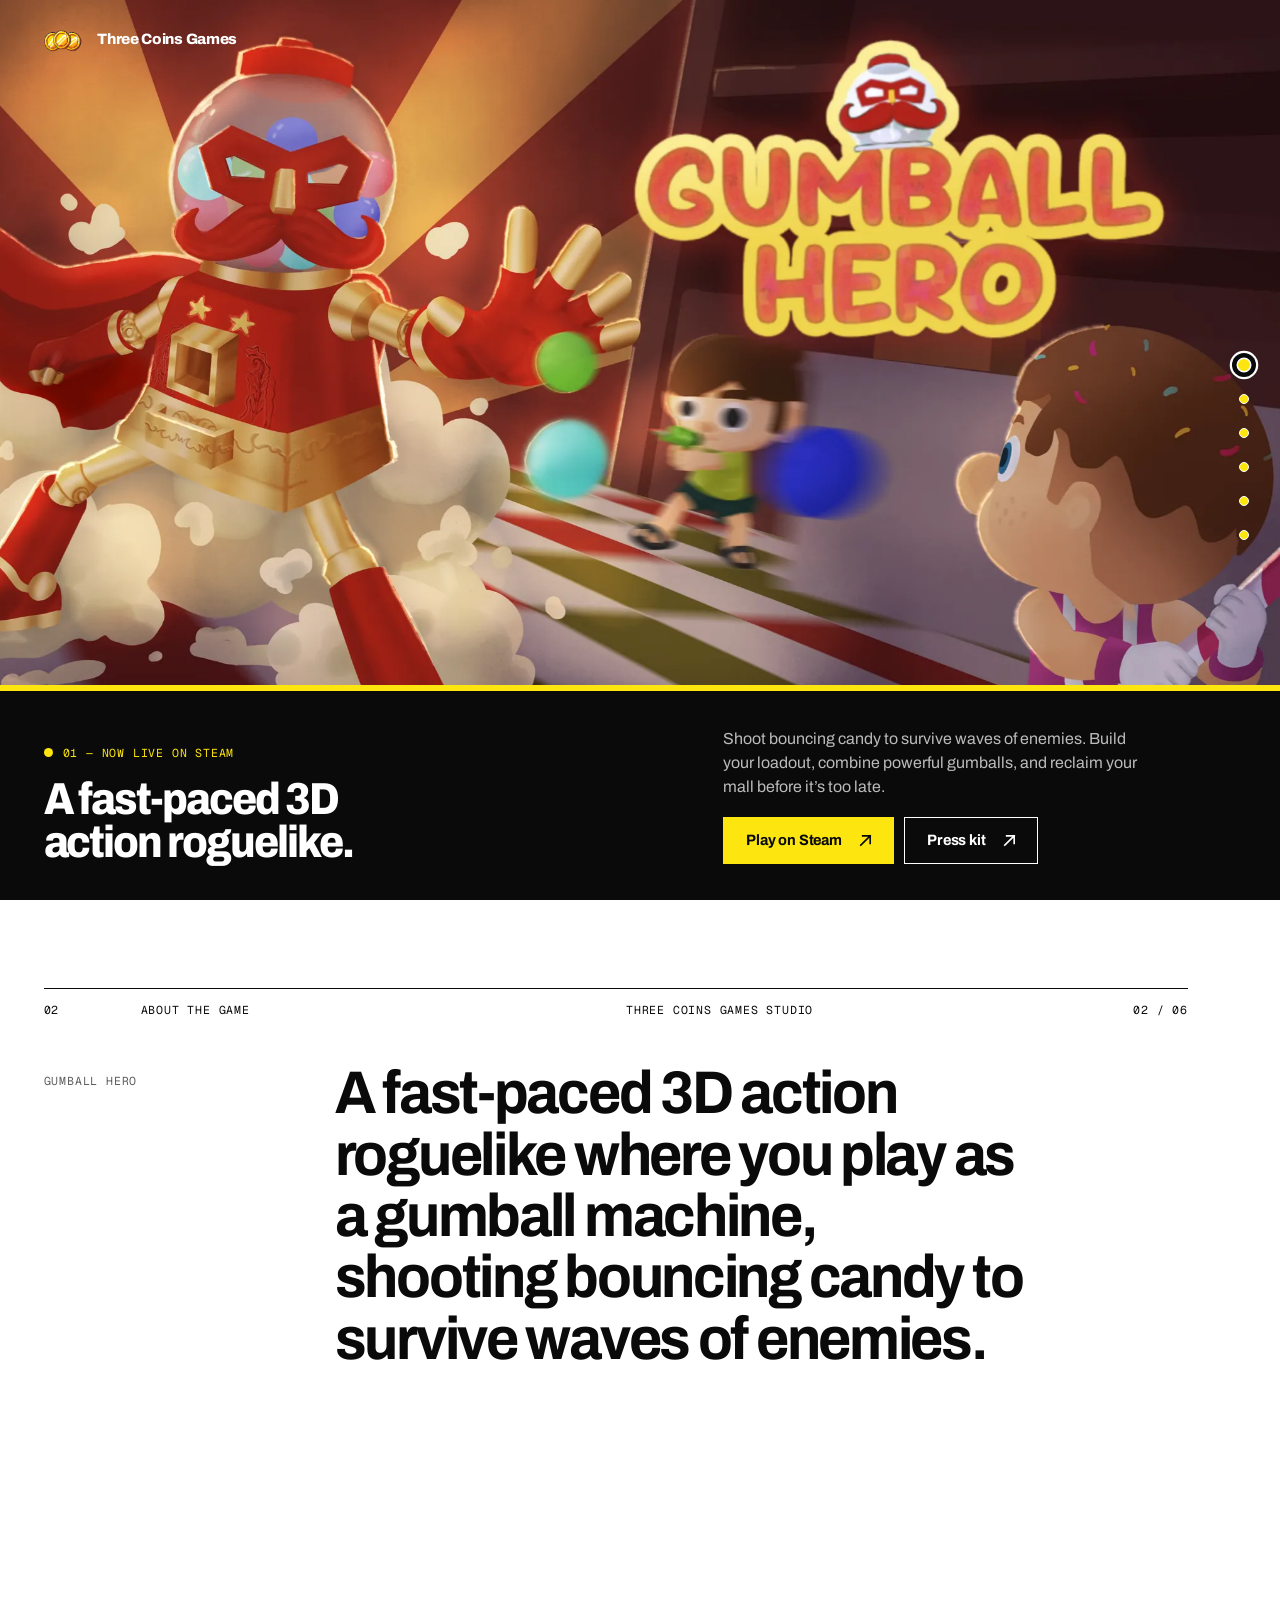
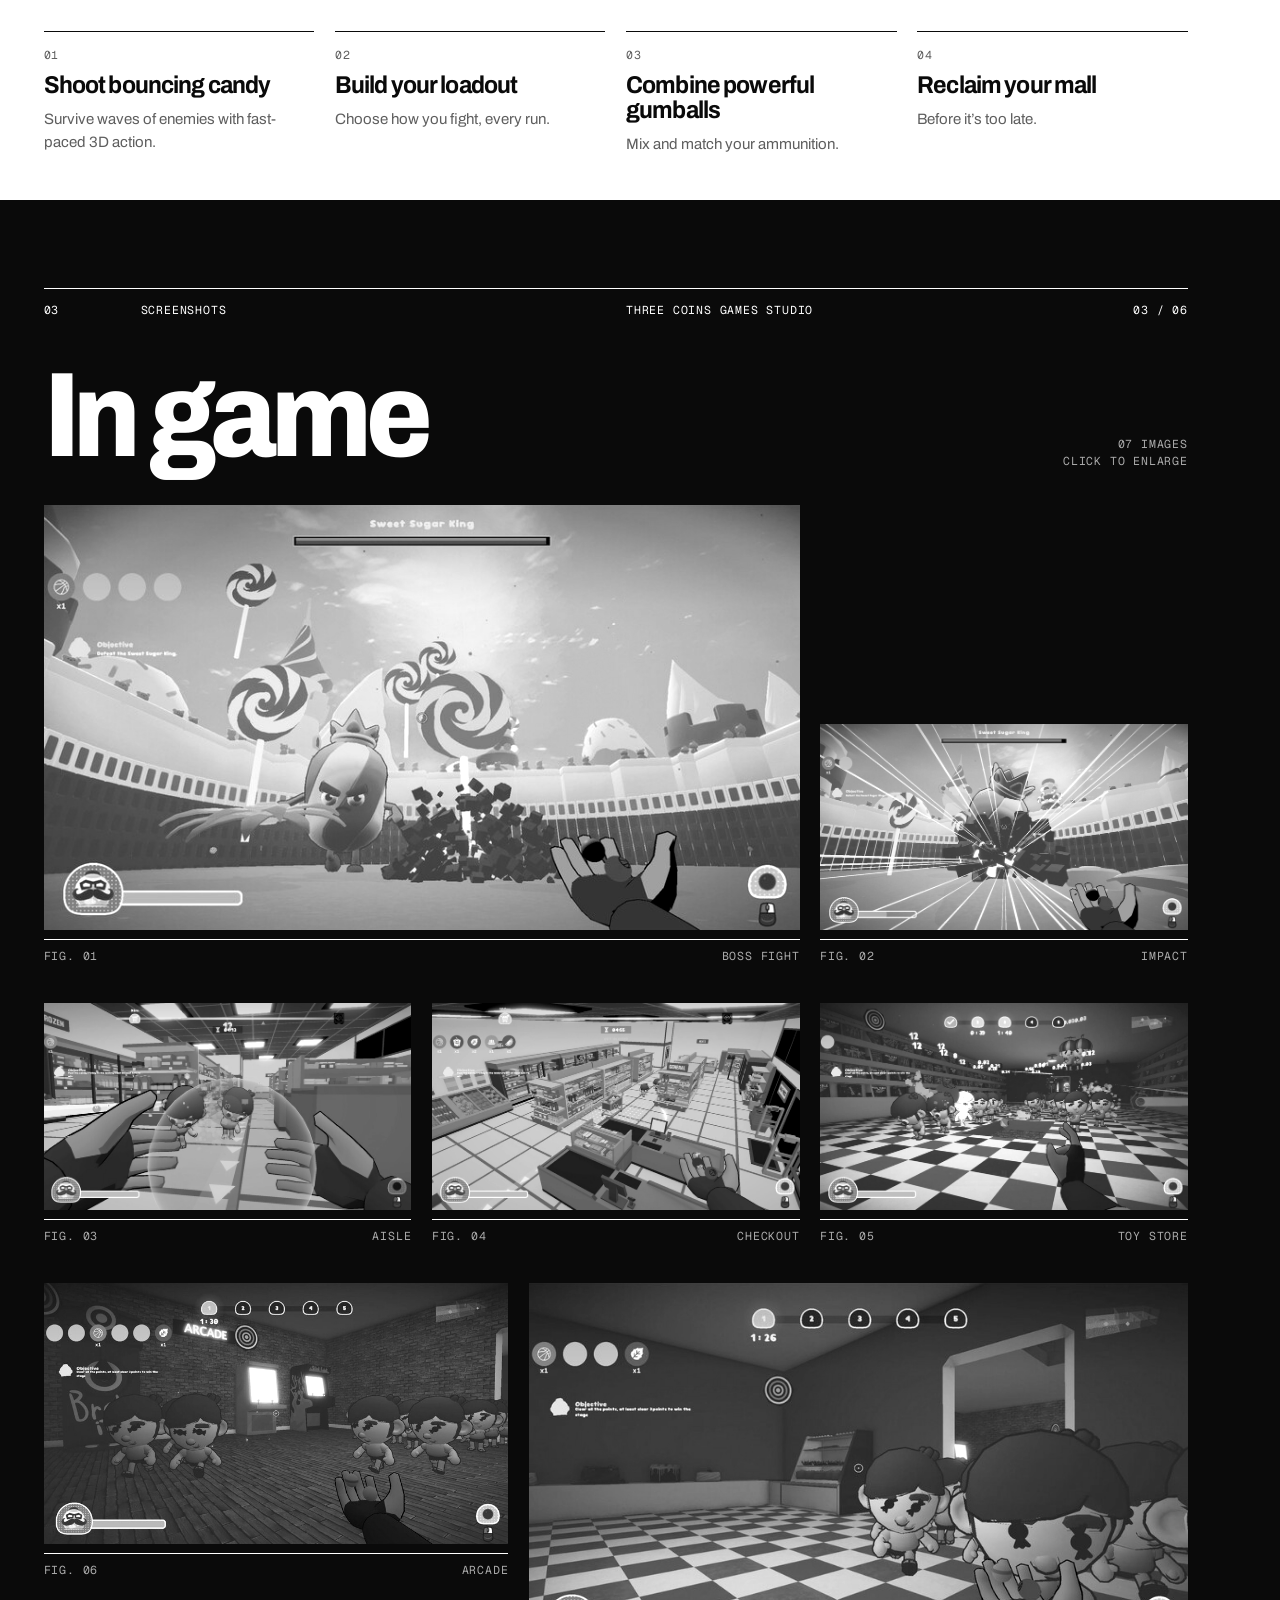
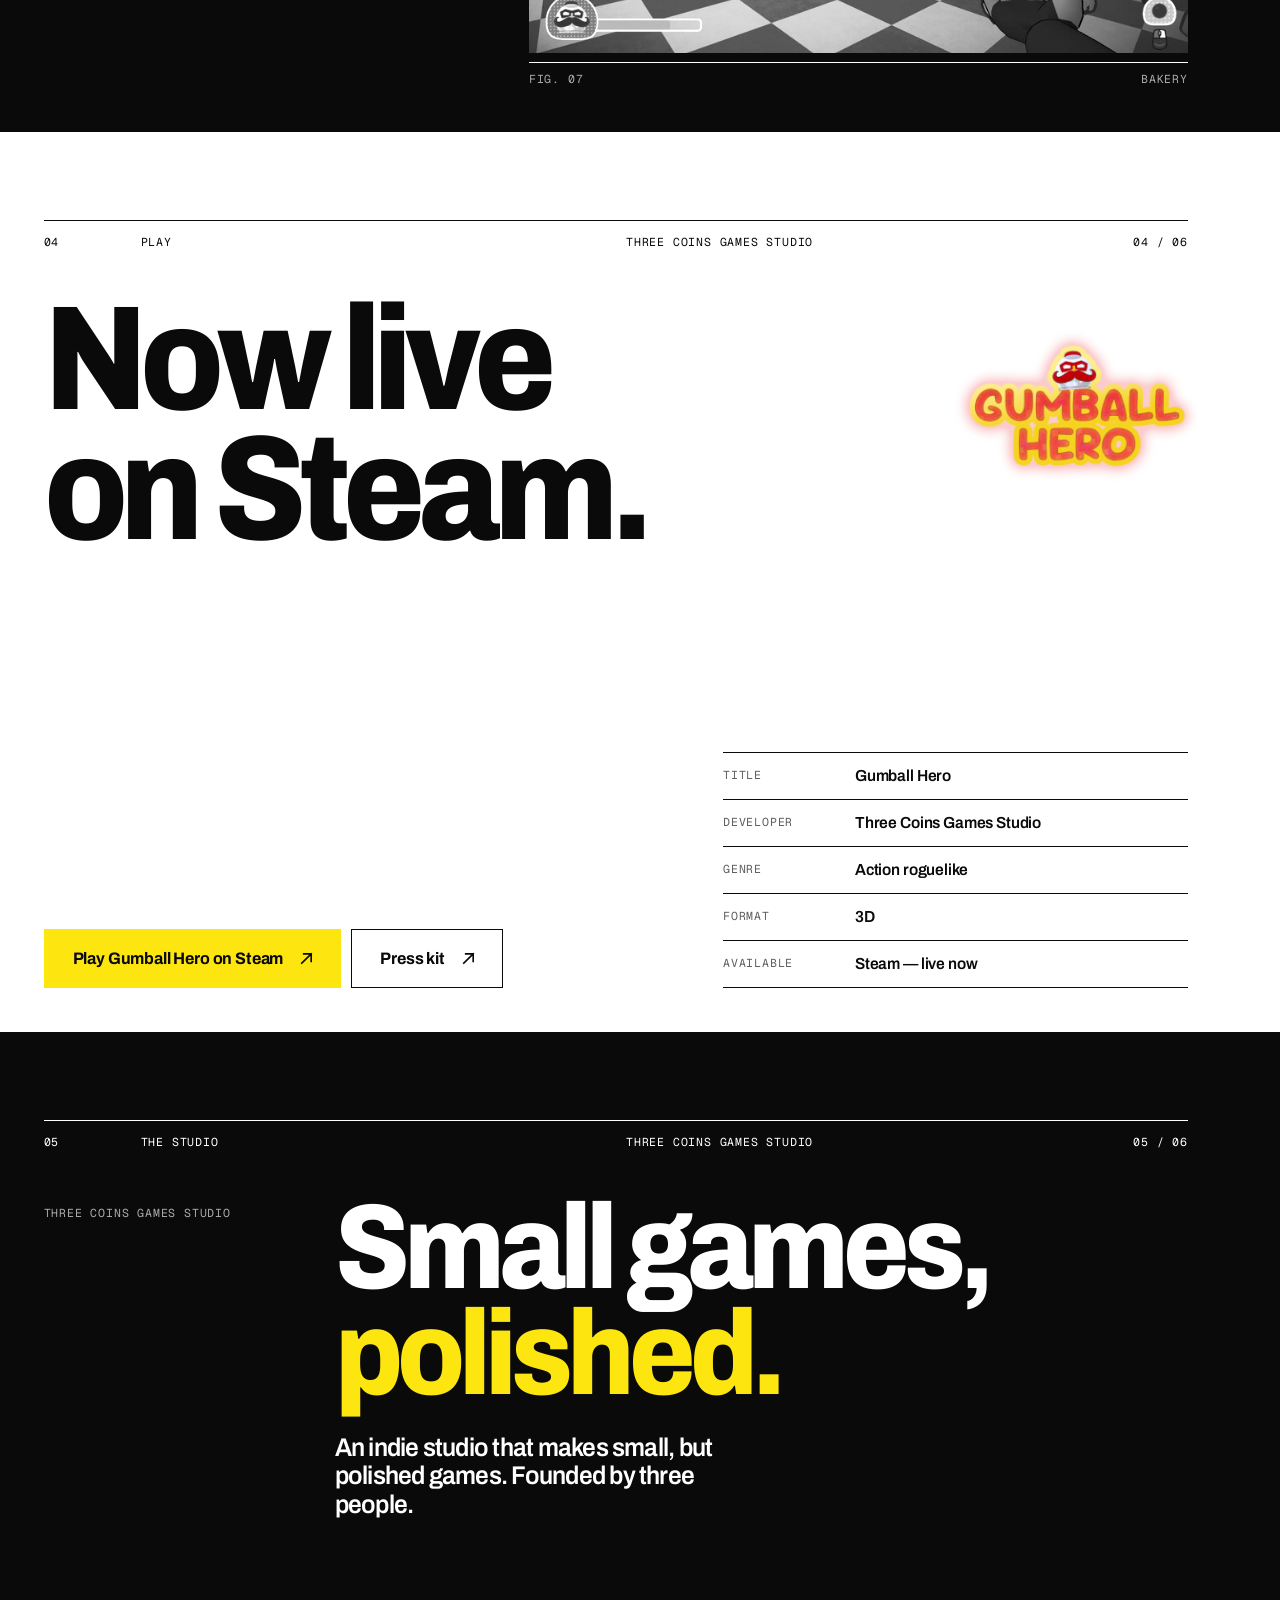
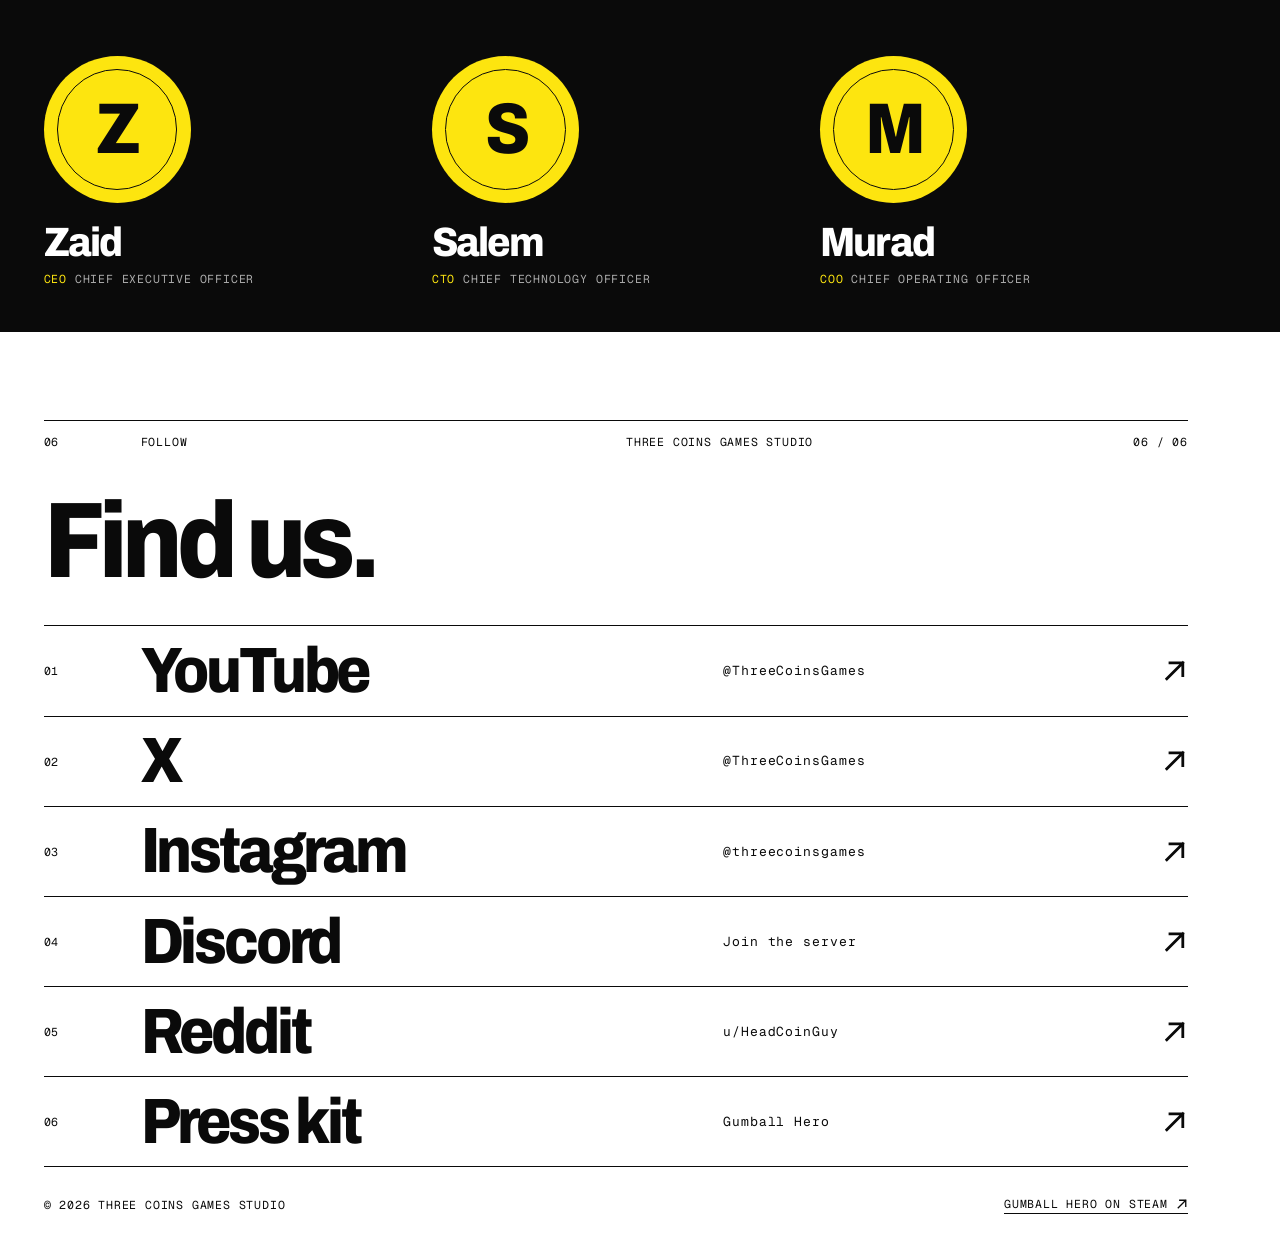
==== index.html @ 816dc3ce "Add Three Coins Games Studio landing page Swiss-style single page in plain HTML/CSS/JS featuring Gum" ====
<!doctype html>
<html lang="en">
<head>
  <meta charset="utf-8">
  <meta name="viewport" content="width=device-width, initial-scale=1">
  <title>Three Coins Games Studio — Gumball Hero</title>
  <meta name="description" content="Three Coins Games Studio is an indie studio that makes small, but polished games. Gumball Hero, our fast-paced 3D action roguelike, is live on Steam.">
  <meta name="theme-color" content="#0a0a0a">
  <meta property="og:title" content="Three Coins Games Studio — Gumball Hero">
  <meta property="og:description" content="A fast-paced 3D action roguelike where you play as a gumball machine. Now live on Steam.">
  <meta property="og:type" content="website">
  <link rel="icon" type="image/png" sizes="64x64" href="Assets/web/favicon-64.png">
  <link rel="apple-touch-icon" href="Assets/web/favicon-192.png">

  <link rel="preconnect" href="https://fonts.googleapis.com">
  <link rel="preconnect" href="https://fonts.gstatic.com" crossorigin>
  <link href="https://fonts.googleapis.com/css2?family=Archivo:wdth,wght@62..125,100..900&family=Geist+Mono:wght@400;500&display=swap" rel="stylesheet">
  <link rel="stylesheet" href="css/style.css">
  <script>document.documentElement.classList.add('js')</script>
</head>
<body>

<svg width="0" height="0" style="position:absolute" aria-hidden="true">
  <symbol id="arrow" viewBox="0 0 16 16"><path d="M3 13 13 3M5 3h8v8" fill="none" stroke="currentColor" stroke-width="1.75" stroke-linecap="square"/></symbol>
</svg>

<a class="brand" href="#gumball-hero" aria-label="Three Coins Games Studio, back to top">
  <img src="Assets/web/three-coins-logo.png" alt="" width="480" height="249">
  <b>Three Coins Games</b>
</a>

<nav class="dots" aria-label="Sections">
  <ol>
    <li><a href="#gumball-hero" data-label="01 Gumball Hero"><span class="sr">Gumball Hero</span></a></li>
    <li><a href="#about" data-label="02 About"><span class="sr">About the game</span></a></li>
    <li><a href="#screenshots" data-label="03 Screenshots"><span class="sr">Screenshots</span></a></li>
    <li><a href="#play" data-label="04 Play"><span class="sr">Play on Steam</span></a></li>
    <li><a href="#studio" data-label="05 Studio"><span class="sr">The studio</span></a></li>
    <li><a href="#follow" data-label="06 Follow"><span class="sr">Follow us</span></a></li>
  </ol>
</nav>

<main>

  <!-- 01 — Gumball Hero -->
  <section class="hero dark" id="gumball-hero" data-section data-theme="dark">
    <div class="hero-media">
      <img
        src="Assets/web/hero-bg-2400.webp"
        srcset="Assets/web/hero-bg-1200.webp 1200w, Assets/web/hero-bg-2400.webp 2400w"
        sizes="100vw" width="2400" height="1122" fetchpriority="high"
        alt="Gumball Hero key art: a caped gumball machine hero launches a gumball at two candy-themed kids in a mall.">
    </div>

    <div class="hero-panel">
      <h1 class="sr">Gumball Hero</h1>
      <div class="g">
        <div class="hero-lead">
          <p class="tag mono reveal" style="--i:0"><span class="pulse" aria-hidden="true"></span>01 — Now live on Steam</p>
          <p class="hero-tagline reveal" style="--i:1">A fast-paced 3D action roguelike.</p>
        </div>
        <div class="hero-side">
          <p class="hero-desc reveal" style="--i:2">Shoot bouncing candy to survive waves of enemies. Build your loadout, combine powerful gumballs, and reclaim your mall before it’s too late.</p>
          <div class="actions reveal" style="--i:3">
            <a class="btn" href="https://store.steampowered.com/app/3403690/Gumball_Hero/" target="_blank" rel="noopener">Play on Steam <svg class="arr" aria-hidden="true"><use href="#arrow"/></svg></a>
            <a class="btn btn-ghost" href="https://drive.google.com/drive/folders/1xAV0SXfHlerOFCiBLTV20foD6JxZf7OY" target="_blank" rel="noopener">Press kit <svg class="arr" aria-hidden="true"><use href="#arrow"/></svg></a>
          </div>
        </div>
      </div>
    </div>
  </section>

  <!-- 02 — About the game -->
  <section class="sec light" id="about" data-section data-theme="light">
    <div class="rail mono"><span>02</span><span>About the game</span><span>Three Coins Games Studio</span><span>02 / 06</span></div>

    <div class="g about-head">
      <p class="mono muted about-label reveal">Gumball Hero</p>
      <h2 class="statement about-statement reveal" style="--i:1">A fast-paced 3D action roguelike where you play as a <span class="mark">gumball machine</span>, shooting <span class="mark">bouncing candy</span> to survive waves of enemies.</h2>
    </div>

    <ol class="g features">
      <li class="reveal" style="--i:0"><span class="mono muted">01</span><h3>Shoot bouncing candy</h3><p class="muted">Survive waves of enemies with fast-paced 3D action.</p></li>
      <li class="reveal" style="--i:1"><span class="mono muted">02</span><h3>Build your loadout</h3><p class="muted">Choose how you fight, every run.</p></li>
      <li class="reveal" style="--i:2"><span class="mono muted">03</span><h3>Combine powerful gumballs</h3><p class="muted">Mix and match your ammunition.</p></li>
      <li class="reveal" style="--i:3"><span class="mono muted">04</span><h3>Reclaim your mall</h3><p class="muted">Before it’s too late.</p></li>
    </ol>
  </section>

  <!-- 03 — Screenshots -->
  <section class="sec dark" id="screenshots" data-section data-theme="dark">
    <div class="rail mono"><span>03</span><span>Screenshots</span><span>Three Coins Games Studio</span><span>03 / 06</span></div>

    <div class="g shots-head">
      <h2 class="display reveal">In game</h2>
      <p class="mono muted reveal" style="--i:1">07 images<br>Click to enlarge</p>
    </div>

    <div class="shots" id="shots">
      <figure class="shot reveal reveal-gray"><button type="button" data-index="0" aria-label="Enlarge screenshot 1"><img src="Assets/GumballHeroScreenshot/ss_6d8ada47b8f682e6a72747aaf5aec194aaf15fac.800x600.jpg" alt="Fighting the Sweet Sugar King boss among giant lollipops in a candy arena." loading="lazy"></button><figcaption class="mono muted"><span>Fig. 01</span><span>Boss fight</span></figcaption></figure>
      <figure class="shot reveal reveal-gray"><button type="button" data-index="1" aria-label="Enlarge screenshot 2"><img src="Assets/GumballHeroScreenshot/ss_1732bfb3cf9168449c67b9775c549a3e6c79f2ac.800x600.jpg" alt="A gumball hits the Sweet Sugar King, bursting into chocolate chunks." loading="lazy"></button><figcaption class="mono muted"><span>Fig. 02</span><span>Impact</span></figcaption></figure>
      <figure class="shot reveal reveal-gray"><button type="button" data-index="2" aria-label="Enlarge screenshot 3"><img src="Assets/GumballHeroScreenshot/ss_8edbad5c2354434c845691329d9d3a93e9a75809.800x600.jpg" alt="Holding a purple bubble shield in a supermarket aisle as enemies approach." loading="lazy"></button><figcaption class="mono muted"><span>Fig. 03</span><span>Aisle</span></figcaption></figure>
      <figure class="shot reveal reveal-gray"><button type="button" data-index="3" aria-label="Enlarge screenshot 4"><img src="Assets/GumballHeroScreenshot/ss_e2f0f6b1832852fc33966b2b3a438096a0280721.800x600.jpg" alt="Looking over the checkout counters of a supermarket with an inventory of gumball types on screen." loading="lazy"></button><figcaption class="mono muted"><span>Fig. 04</span><span>Checkout</span></figcaption></figure>
      <figure class="shot reveal reveal-gray"><button type="button" data-index="4" aria-label="Enlarge screenshot 5"><img src="Assets/GumballHeroScreenshot/ss_1f67aaf1fe3ce1c9be534eab6eef2c0aaf731c3e.800x600.jpg" alt="A crowd of enemies charges across a checkered floor in a toy store." loading="lazy"></button><figcaption class="mono muted"><span>Fig. 05</span><span>Toy store</span></figcaption></figure>
      <figure class="shot reveal reveal-gray"><button type="button" data-index="5" aria-label="Enlarge screenshot 6"><img src="Assets/GumballHeroScreenshot/ss_28381012b70074bc3004565f445f488056c67220.800x600.jpg" alt="Enemies rush toward the player in a brick-walled arcade." loading="lazy"></button><figcaption class="mono muted"><span>Fig. 06</span><span>Arcade</span></figcaption></figure>
      <figure class="shot reveal reveal-gray"><button type="button" data-index="6" aria-label="Enlarge screenshot 7"><img src="Assets/GumballHeroScreenshot/ss_48a4742206280644953a1f51dc3a50102194f9ab.800x600.jpg" alt="A wave of enemies closes in on an orange checkered floor beside a bakery counter." loading="lazy"></button><figcaption class="mono muted"><span>Fig. 07</span><span>Bakery</span></figcaption></figure>
    </div>
  </section>

  <!-- 04 — Play -->
  <section class="sec light" id="play" data-section data-theme="light">
    <div class="rail mono"><span>04</span><span>Play</span><span>Three Coins Games Studio</span><span>04 / 06</span></div>

    <div class="g play-top">
      <h2 class="display play-title reveal">Now <span class="mark">live</span> on Steam.</h2>
      <img class="play-icon reveal" style="--i:1" src="Assets/GumballHeroIcon.png" alt="Gumball Hero logo" width="512" height="512" loading="lazy">
    </div>

    <div class="g play-bottom">
      <div class="play-cta">
        <div class="actions reveal" style="--i:1">
          <a class="btn btn-lg" href="https://store.steampowered.com/app/3403690/Gumball_Hero/" target="_blank" rel="noopener">Play Gumball Hero on Steam <svg class="arr" aria-hidden="true"><use href="#arrow"/></svg></a>
          <a class="btn btn-ghost btn-lg" href="https://drive.google.com/drive/folders/1xAV0SXfHlerOFCiBLTV20foD6JxZf7OY" target="_blank" rel="noopener">Press kit <svg class="arr" aria-hidden="true"><use href="#arrow"/></svg></a>
        </div>
      </div>

      <dl class="facts">
        <div class="reveal" style="--i:1"><dt class="mono muted">Title</dt><dd>Gumball Hero</dd></div>
        <div class="reveal" style="--i:2"><dt class="mono muted">Developer</dt><dd>Three Coins Games Studio</dd></div>
        <div class="reveal" style="--i:3"><dt class="mono muted">Genre</dt><dd>Action roguelike</dd></div>
        <div class="reveal" style="--i:4"><dt class="mono muted">Format</dt><dd>3D</dd></div>
        <div class="reveal" style="--i:5"><dt class="mono muted">Available</dt><dd>Steam — live now</dd></div>
      </dl>
    </div>
  </section>

  <!-- 05 — Studio -->
  <section class="sec dark" id="studio" data-section data-theme="dark">
    <div class="rail mono"><span>05</span><span>The studio</span><span>Three Coins Games Studio</span><span>05 / 06</span></div>

    <div class="g studio-head">
      <p class="mono muted studio-label reveal">Three Coins Games Studio</p>
      <div class="studio-copy">
        <h2 class="display reveal" style="--i:1">Small games, <span class="y">polished.</span></h2>
        <p class="studio-lede reveal" style="--i:2">An indie studio that makes small, but polished games. Founded by three people.</p>
      </div>
    </div>

    <ul class="g team">
      <li class="reveal" style="--i:0"><div class="coin" aria-hidden="true">Z</div><h3>Zaid</h3><p class="mono"><span class="y">CEO</span> <span class="muted">Chief Executive Officer</span></p></li>
      <li class="reveal" style="--i:1"><div class="coin" aria-hidden="true">S</div><h3>Salem</h3><p class="mono"><span class="y">CTO</span> <span class="muted">Chief Technology Officer</span></p></li>
      <li class="reveal" style="--i:2"><div class="coin" aria-hidden="true">M</div><h3>Murad</h3><p class="mono"><span class="y">COO</span> <span class="muted">Chief Operating Officer</span></p></li>
    </ul>
  </section>

  <!-- 06 — Follow -->
  <section class="sec light" id="follow" data-section data-theme="light">
    <div class="rail mono"><span>06</span><span>Follow</span><span>Three Coins Games Studio</span><span>06 / 06</span></div>

    <h2 class="display follow-title reveal">Find us.</h2>

    <ul class="links">
      <li class="reveal" style="--i:0"><a href="https://www.youtube.com/@ThreeCoinsGames" target="_blank" rel="noopener"><span class="i mono">01</span><span class="name">YouTube</span><span class="handle mono">@ThreeCoinsGames</span><svg class="go arr" aria-hidden="true"><use href="#arrow"/></svg></a></li>
      <li class="reveal" style="--i:1"><a href="https://x.com/ThreeCoinsGames" target="_blank" rel="noopener"><span class="i mono">02</span><span class="name">X</span><span class="handle mono">@ThreeCoinsGames</span><svg class="go arr" aria-hidden="true"><use href="#arrow"/></svg></a></li>
      <li class="reveal" style="--i:2"><a href="https://www.instagram.com/threecoinsgames" target="_blank" rel="noopener"><span class="i mono">03</span><span class="name">Instagram</span><span class="handle mono">@threecoinsgames</span><svg class="go arr" aria-hidden="true"><use href="#arrow"/></svg></a></li>
      <li class="reveal" style="--i:3"><a href="https://discord.com/invite/pqGjjZPg3r" target="_blank" rel="noopener"><span class="i mono">04</span><span class="name">Discord</span><span class="handle mono">Join the server</span><svg class="go arr" aria-hidden="true"><use href="#arrow"/></svg></a></li>
      <li class="reveal" style="--i:4"><a href="https://www.reddit.com/user/HeadCoinGuy/" target="_blank" rel="noopener"><span class="i mono">05</span><span class="name">Reddit</span><span class="handle mono">u/HeadCoinGuy</span><svg class="go arr" aria-hidden="true"><use href="#arrow"/></svg></a></li>
      <li class="reveal" style="--i:5"><a href="https://drive.google.com/drive/folders/1xAV0SXfHlerOFCiBLTV20foD6JxZf7OY" target="_blank" rel="noopener"><span class="i mono">06</span><span class="name">Press kit</span><span class="handle mono">Gumball Hero</span><svg class="go arr" aria-hidden="true"><use href="#arrow"/></svg></a></li>
    </ul>

    <footer class="foot mono">
      <span>© 2026 Three Coins Games Studio</span>
      <a href="https://store.steampowered.com/app/3403690/Gumball_Hero/" target="_blank" rel="noopener">Gumball Hero on Steam <svg class="arr" aria-hidden="true"><use href="#arrow"/></svg></a>
    </footer>
  </section>

</main>

<dialog class="lb" id="lightbox" aria-label="Screenshot viewer">
  <div class="lb-inner">
    <img id="lb-img" src="" alt="">
    <div class="lb-bar mono">
      <span id="lb-count">01 / 07</span>
      <span class="lb-actions">
        <button type="button" id="lb-prev">← Prev</button>
        <button type="button" id="lb-next">Next →</button>
        <button type="button" id="lb-close">Close ✕</button>
      </span>
    </div>
  </div>
</dialog>

<script src="js/main.js"></script>
</body>
</html>
---- css/style.css ----
/* ==========================================================================
   Three Coins Games Studio — landing page
   Palette: white / black / #fde50f. Nothing else in the UI.
   ========================================================================== */

:root {
  --y: #fde50f;
  --k: #0a0a0a;
  --w: #fff;

  --m: clamp(20px, 3.4vw, 52px);
  --navw: clamp(30px, 3.8vw, 56px);
  --gap: clamp(12px, 1.6vw, 24px);
  --ease: cubic-bezier(.2, .7, .1, 1);

  --sans: "Archivo", "Helvetica Neue", Helvetica, Arial, sans-serif;
  --mono: "Geist Mono", ui-monospace, "SF Mono", Menlo, Consolas, monospace;

  /* set from JS depending on the section under the dots */
  --nav-fg: var(--k);
  --nav-bg: var(--w);
}
html[data-nav-theme="dark"] { --nav-fg: var(--w); --nav-bg: var(--k); }

*, *::before, *::after { box-sizing: border-box; }
* { margin: 0; }

html {
  scroll-behavior: smooth;
  scroll-snap-type: y proximity;
  -webkit-text-size-adjust: 100%;
}
body {
  font-family: var(--sans);
  font-size: clamp(16px, 1.1vw, 19px);
  line-height: 1.5;
  background: var(--k);
  color: var(--w);
  -webkit-font-smoothing: antialiased;
  text-rendering: optimizeLegibility;
}
img, svg { display: block; max-width: 100%; }
a { color: inherit; text-decoration: none; }
ol, ul { list-style: none; padding: 0; }
button { font: inherit; color: inherit; }

:focus-visible { outline: 2px solid currentColor; outline-offset: 4px; }

.sr {
  position: absolute; width: 1px; height: 1px; margin: -1px; padding: 0;
  overflow: hidden; clip: rect(0 0 0 0); white-space: nowrap; border: 0;
}

/* ---------- Type ---------- */

.mono {
  font-family: var(--mono);
  font-size: 11.5px;
  letter-spacing: .07em;
  text-transform: uppercase;
  line-height: 1.5;
}
.muted { color: color-mix(in srgb, var(--fg, currentColor) 66%, transparent); }
.y     { color: var(--y); }

.display {
  font-weight: 800;
  font-stretch: 88%;
  font-size: clamp(52px, 9.4vw, 172px);
  line-height: .88;
  letter-spacing: -.05em;
  text-wrap: balance;
}
.statement {
  font-weight: 700;
  font-stretch: 94%;
  font-size: clamp(30px, 4.7vw, 84px);
  line-height: 1.02;
  letter-spacing: -.038em;
  text-wrap: balance;
}

/* Marker highlight — solid yellow wipes in when the text is in focus */
.mark {
  background: linear-gradient(var(--y), var(--y)) 0 90% / 0% .44em no-repeat;
  transition: background-size .9s var(--ease) .45s;
  -webkit-box-decoration-break: clone;
          box-decoration-break: clone;
}
.in-focus .mark, html:not(.js) .mark { background-size: 100% .44em; }

/* ---------- Layout primitives ---------- */

.g {
  display: grid;
  grid-template-columns: repeat(12, minmax(0, 1fr));
  column-gap: var(--gap);
}

.sec {
  position: relative;
  min-height: 100svh;
  display: flex;
  flex-direction: column;
  scroll-snap-align: start;
  padding: 88px calc(var(--m) + var(--navw)) 44px var(--m);
  background: var(--bg);
  color: var(--fg);
}
.light { --fg: var(--k); --bg: var(--w); }
.dark  { --fg: var(--w); --bg: var(--k); }

.rail {
  display: grid;
  grid-template-columns: repeat(12, minmax(0, 1fr));
  column-gap: var(--gap);
  border-top: 1.5px solid var(--fg);
  padding-top: 12px;
  margin-bottom: clamp(28px, 5vh, 56px);
}
.rail span:nth-child(1) { grid-column: 1 / 2; }
.rail span:nth-child(2) { grid-column: 2 / 7; }
.rail span:nth-child(3) { grid-column: 7 / 11; }
.rail span:nth-child(4) { grid-column: 11 / 13; text-align: right; }

/* ---------- Brand + dot navigation ---------- */

.brand {
  position: fixed; z-index: 60;
  top: clamp(14px, 2vw, 24px); left: var(--m);
  display: flex; align-items: center; gap: 12px;
  color: var(--w);
  transition: opacity .35s;
}
/* Only shown over the hero; every other section carries the studio name in its rail */
html[data-scrolled] .brand { opacity: 0; pointer-events: none; }
.brand img { height: 30px; width: auto; }
.brand b {
  font-weight: 800; font-size: 15px; line-height: 1; letter-spacing: -.02em;
}

.dots {
  position: fixed; z-index: 60;
  right: clamp(10px, 1.7vw, 24px); top: 50%;
  transform: translateY(-50%);
  color: var(--nav-fg);
  transition: color .35s;
}
.dots ol { display: flex; flex-direction: column; align-items: center; gap: 6px; }
.dots a {
  position: relative; display: grid; place-items: center;
  width: 28px; height: 28px;
}
.dots a::before {
  content: "";
  width: 10px; height: 10px; border-radius: 50%;
  background: var(--y);
  border: 1.5px solid var(--nav-fg);
  transition: transform .35s var(--ease), border-color .35s, box-shadow .35s;
}
.dots a:hover::before { transform: scale(1.35); }
.dots a[aria-current="true"]::before {
  transform: scale(1.5);
  box-shadow: 0 0 0 3px var(--nav-bg), 0 0 0 4.5px var(--nav-fg);
}
.dots a::after {
  content: attr(data-label);
  position: absolute; right: 36px; top: 50%;
  transform: translate(8px, -50%);
  padding: 5px 9px;
  background: var(--nav-bg); color: var(--nav-fg);
  font-family: var(--mono); font-size: 11.5px; letter-spacing: .07em;
  text-transform: uppercase; white-space: nowrap;
  opacity: 0; pointer-events: none;
  transition: opacity .25s, transform .35s var(--ease), background-color .35s, color .35s;
}
.dots a:hover::after,
.dots a:focus-visible::after { opacity: 1; transform: translate(0, -50%); }
.dots a:focus-visible { outline-offset: -2px; border-radius: 50%; }

/* ---------- Buttons ---------- */

.btn {
  --sweep: var(--k);
  position: relative; isolation: isolate; overflow: hidden;
  display: inline-flex; align-items: center; gap: 16px;
  padding: 15px 20px 15px 22px;
  background: var(--y); color: #0a0a0a;
  border: 1.5px solid var(--y);
  font-weight: 700; font-stretch: 96%; font-size: 15px; line-height: 1; letter-spacing: -.01em;
  transition: color .3s;
}
.btn::before {
  content: ""; position: absolute; inset: 0; z-index: -1;
  background: var(--sweep);
  transform: translateY(101%);
  transition: transform .45s cubic-bezier(.7, 0, .2, 1);
}
.btn:hover::before, .btn:focus-visible::before { transform: none; }
.light .btn:hover, .light .btn:focus-visible { color: var(--y); }
.dark  .btn { --sweep: var(--w); }
.arr { width: 15px; height: 15px; flex: none; transition: transform .35s var(--ease); }
.btn:hover .arr, .links a:hover .arr, .foot a:hover .arr { transform: translate(3px, -3px); }

.btn-ghost {
  --sweep: var(--y);
  background: transparent; color: var(--fg);
  border-color: currentColor;
}
.light .btn-ghost:hover, .light .btn-ghost:focus-visible,
.dark  .btn-ghost:hover, .dark  .btn-ghost:focus-visible { color: #0a0a0a; border-color: var(--y); }
.btn-lg { padding: 20px 26px 20px 28px; font-size: clamp(15px, 1.3vw, 18px); }

.actions { display: flex; flex-wrap: wrap; gap: 10px; margin-top: 22px; }

/* ---------- 01 Hero ---------- */

.hero {
  position: relative;
  min-height: 100svh;
  display: grid; grid-template-rows: minmax(0, 1fr) auto;
  background: var(--k); color: var(--w);
  --fg: var(--w); --bg: var(--k);
  scroll-snap-align: start;
}
.hero-media { position: relative; overflow: hidden; min-height: 52svh; }
.hero-media img {
  position: absolute; inset: 0; width: 100%; height: 100%;
  object-fit: cover; object-position: 50% 36%;
  transform: translate3d(0, calc(var(--p, 0) * 6%), 0) scale(1.03);
  animation: hero-in 1.8s var(--ease) backwards;
  will-change: transform;
}
@keyframes hero-in { from { opacity: 0; transform: scale(1.14); } }

.hero-panel {
  position: relative;
  padding: clamp(22px, 2.8vw, 40px) calc(var(--m) + var(--navw)) clamp(22px, 2.8vw, 40px) var(--m);
  background: var(--k);
  border-top: 6px solid var(--y);
}
.hero-panel .g { align-items: end; row-gap: 28px; }
.hero-lead { grid-column: 1 / 7; }
.hero-side { grid-column: 8 / 13; }
.tag { display: inline-flex; align-items: center; gap: 10px; color: var(--y); }
.pulse {
  width: 9px; height: 9px; border-radius: 50%; background: var(--y);
  animation: pulse 2.2s ease-out infinite;
}
@keyframes pulse {
  0%   { box-shadow: 0 0 0 0 rgba(253, 229, 15, .75); }
  70%, 100% { box-shadow: 0 0 0 11px rgba(253, 229, 15, 0); }
}
.hero-tagline {
  margin-top: 14px;
  font-weight: 800; font-stretch: 90%;
  font-size: clamp(28px, 3.5vw, 58px);
  line-height: .96; letter-spacing: -.045em;
  text-wrap: balance;
}
.hero-desc { max-width: 46ch; color: color-mix(in srgb, var(--w) 72%, transparent); }
.hero-side .actions { margin-top: 18px; }

/* ---------- 02 About ---------- */

.about-head { row-gap: 18px; }
.about-label { grid-column: 1 / 4; padding-top: .8em; }
.about-statement { grid-column: 4 / 13; }
.features {
  margin-top: auto;
  padding-top: clamp(48px, 9vh, 110px);
  row-gap: 28px;
}
.features li {
  grid-column: span 3;
  display: flex; flex-direction: column; gap: 10px;
  border-top: 1.5px solid var(--fg);
  padding-top: 14px;
}
.features h3 {
  font-weight: 700; font-stretch: 94%;
  font-size: clamp(20px, 1.9vw, 31px);
  line-height: 1.04; letter-spacing: -.035em;
}
.features p { max-width: 30ch; font-size: .94em; }

/* ---------- 03 Screenshots ---------- */

.shots-head { align-items: end; margin-bottom: clamp(24px, 4vh, 44px); }
.shots-head .display { grid-column: 1 / 9; }
.shots-head p { grid-column: 10 / 13; text-align: right; }

.shots {
  display: grid; grid-template-columns: repeat(12, minmax(0, 1fr));
  gap: clamp(20px, 3vw, 40px) var(--gap);
  align-items: start;
}
.shot:nth-child(1) { grid-column: 1 / 9; }
.shot:nth-child(2) { grid-column: 9 / 13; align-self: end; }
.shot:nth-child(3) { grid-column: 1 / 5; }
.shot:nth-child(4) { grid-column: 5 / 9; }
.shot:nth-child(5) { grid-column: 9 / 13; }
.shot:nth-child(6) { grid-column: 1 / 6; }
.shot:nth-child(7) { grid-column: 6 / 13; }

.shot button {
  display: block; width: 100%; padding: 0; border: 0;
  background: var(--k); overflow: hidden; cursor: zoom-in;
}
.shot img {
  width: 100%; aspect-ratio: 16 / 9; object-fit: cover;
  transition: transform 1.1s var(--ease), filter .9s ease, opacity .9s ease;
}
.shot button:hover img { transform: scale(1.04); }
.shot figcaption {
  display: flex; justify-content: space-between; gap: 12px;
  margin-top: 9px; padding-top: 7px;
  border-top: 1.5px solid var(--fg);
}

/* ---------- 04 Play ---------- */

.play-title { grid-column: 1 / 10; font-size: clamp(60px, 11.6vw, 220px); }
.play-icon {
  grid-column: 10 / 13; justify-self: end; align-self: start;
  width: clamp(150px, 19vw, 320px); height: auto; margin: -4% -4% 0 0;
}
.play-bottom { margin-top: auto; padding-top: clamp(40px, 8vh, 96px); row-gap: 32px; align-items: end; }
.play-cta { grid-column: 1 / 7; }
.play-cta .actions { margin-top: 0; }
.facts { grid-column: 8 / 13; }
.facts div {
  display: grid; grid-template-columns: 7.5em 1fr; gap: 12px;
  padding: 11px 0;
  border-top: 1.5px solid var(--fg);
}
.facts div:last-child { border-bottom: 1.5px solid var(--fg); }
.facts dd { font-weight: 600; font-stretch: 96%; letter-spacing: -.01em; }
.facts dt { padding-top: .25em; }

/* ---------- 05 Studio ---------- */

.studio-head { row-gap: 18px; }
.studio-label { grid-column: 1 / 4; padding-top: .8em; }
.studio-copy { grid-column: 4 / 13; }
.studio-lede {
  max-width: 28ch; margin-top: clamp(20px, 3vh, 36px);
  font-weight: 600; font-stretch: 94%;
  font-size: clamp(20px, 2vw, 34px); line-height: 1.12; letter-spacing: -.03em;
}
.team { margin-top: auto; padding-top: clamp(40px, 8vh, 96px); row-gap: 40px; perspective: 900px; }
.team li { grid-column: span 4; display: flex; flex-direction: column; align-items: flex-start; gap: 6px; }
.coin {
  position: relative;
  width: clamp(104px, 11.5vw, 184px); aspect-ratio: 1; border-radius: 50%;
  display: grid; place-items: center;
  margin-bottom: 14px;
  background: var(--y); color: #0a0a0a;
  font-weight: 800; font-stretch: 90%; letter-spacing: -.05em;
  font-size: clamp(48px, 5.6vw, 92px);
  transition: transform 1.1s var(--ease);
}
.coin::after {
  content: ""; position: absolute; inset: 9%;
  border: 1.5px solid #0a0a0a; border-radius: 50%;
}
.team li:hover .coin { transform: rotateY(360deg); }
.team h3 {
  font-weight: 800; font-stretch: 92%;
  font-size: clamp(30px, 3.2vw, 54px); line-height: 1; letter-spacing: -.045em;
}

/* ---------- 06 Follow ---------- */

.follow-title { font-size: clamp(56px, 8.4vw, 150px); }
.links {
  margin-top: clamp(22px, 4vh, 44px);
  border-bottom: 1.5px solid var(--fg);
}
.links li { border-top: 1.5px solid var(--fg); }
.links a {
  display: grid; grid-template-columns: repeat(12, minmax(0, 1fr));
  column-gap: var(--gap); align-items: center;
  padding: clamp(8px, 1.4vh, 16px) 0;
  transition: background-color .25s, padding .45s var(--ease);
}
.links .i      { grid-column: 1 / 2; }
.links .name {
  grid-column: 2 / 8;
  font-weight: 800; font-stretch: 88%;
  font-size: clamp(34px, 5vw, 84px); line-height: 1; letter-spacing: -.05em;
}
.links .handle { grid-column: 8 / 12; text-transform: none; font-size: 13px; }
.links .go     { grid-column: 12 / 13; justify-self: end; width: clamp(18px, 2vw, 30px); height: clamp(18px, 2vw, 30px); }
.links a:hover, .links a:focus-visible {
  background: var(--y); color: #0a0a0a; padding-inline: 14px;
  outline-offset: -2px;
}

.foot {
  display: flex; flex-wrap: wrap; justify-content: space-between; align-items: center; gap: 12px 24px;
  margin-top: auto; padding-top: 28px;
}
.foot a { display: inline-flex; align-items: center; gap: 8px; border-bottom: 1.5px solid currentColor; }
.foot .arr { width: 12px; height: 12px; }

/* ---------- Scroll focus: fade in / out ---------- */

.js .reveal {
  opacity: 0;
  transform: translate3d(0, 30px, 0);
  transition: opacity .45s ease, transform .45s var(--ease);
}
.js .reveal[data-exit="up"] { transform: translate3d(0, -30px, 0); }
.js .reveal.in-focus {
  opacity: 1; transform: none;
  transition:
    opacity .95s ease calc(var(--i, 0) * 85ms),
    transform 1.15s var(--ease) calc(var(--i, 0) * 85ms);
}

/* Screenshots keep their place; out of focus they drop to dim black & white */
.js .reveal.reveal-gray,
.js .reveal.reveal-gray[data-exit] { opacity: 1; transform: none; }
.js .reveal-gray:not(.in-focus) img { filter: grayscale(1) contrast(1.08); opacity: .32; }

/* ---------- Lightbox ---------- */

.lb {
  width: 100vw; height: 100vh; max-width: none; max-height: none;
  padding: 0; border: 0; background: transparent; color: var(--w);
}
.lb[open] { display: grid; place-items: center; }
.lb::backdrop { background: rgba(0, 0, 0, .94); }
.lb-inner { width: min(92vw, 1180px); display: grid; gap: 14px; }
.lb img { width: 100%; max-height: 78vh; object-fit: contain; background: var(--k); }
.lb-bar { display: flex; justify-content: space-between; align-items: center; gap: 16px; }
.lb-actions { display: flex; gap: 8px; }
.lb button {
  font-family: var(--mono); font-size: 11.5px; letter-spacing: .07em; text-transform: uppercase;
  padding: 10px 14px; background: transparent; border: 1.5px solid var(--w); cursor: pointer;
  transition: background-color .2s, color .2s, border-color .2s;
}
.lb button:hover, .lb button:focus-visible { background: var(--y); color: #0a0a0a; border-color: var(--y); }

/* ---------- Responsive ---------- */

@media (max-width: 1024px) {
  .features li { grid-column: span 6; }
  .play-cta { grid-column: 1 / -1; }
  .facts { grid-column: 1 / -1; }
}

@media (max-width: 860px) {
  .sec { padding-top: 76px; }
  .rail span:nth-child(3) { display: none; }
  .rail span:nth-child(2) { grid-column: 2 / 9; }
  .rail span:nth-child(4) { grid-column: 9 / 13; }

  .brand b { font-size: 14px; }
  .brand img { height: 26px; }
  .dots a { width: 24px; height: 24px; }
  .dots a::before { width: 8px; height: 8px; }
  .dots a::after { display: none; }

  .hero-media { min-height: 46svh; }
  .hero-media img { object-position: 80% 36%; }
  .hero-lead, .hero-side { grid-column: 1 / -1; }

  .about-label, .studio-label { grid-column: 1 / -1; padding-top: 0; }
  .about-statement, .studio-copy { grid-column: 1 / -1; }

  .shots-head .display { grid-column: 1 / -1; }
  .shots-head p { grid-column: 1 / -1; text-align: left; margin-top: 14px; }
  .shot:nth-child(n) { grid-column: 1 / -1; align-self: start; }

  .play-title { grid-column: 1 / -1; }
  .play-icon { grid-column: 1 / -1; grid-row: 1; justify-self: start; width: 140px; margin: 0 0 8px -12px; }
  .play-title { grid-row: 2; }
  .team li { grid-column: 1 / -1; flex-direction: row; flex-wrap: wrap; align-items: center; column-gap: 20px; }
  .team .coin { margin-bottom: 0; width: 96px; font-size: 44px; grid-row: span 2; }
  .team h3, .team p { flex: 1 1 calc(100% - 120px); }

  .links .i { grid-column: 1 / 3; }
  .links .name { grid-column: 3 / 12; }
  .links .handle { grid-column: 3 / 12; grid-row: 2; }
  .links .go { grid-column: 12 / 13; grid-row: 1 / span 2; }
}

@media (max-width: 520px) {
  .features li { grid-column: 1 / -1; }
  .facts div { grid-template-columns: 6.5em 1fr; }
}

@media (prefers-reduced-motion: reduce) {
  html { scroll-behavior: auto; }
  *, *::before, *::after { animation: none !important; transition-duration: .01ms !important; transition-delay: 0s !important; }
  .js .reveal { opacity: 1 !important; transform: none !important; }
  .js .reveal-gray:not(.in-focus) img { filter: none; opacity: 1; }
  .hero-media img { transform: none; }
}
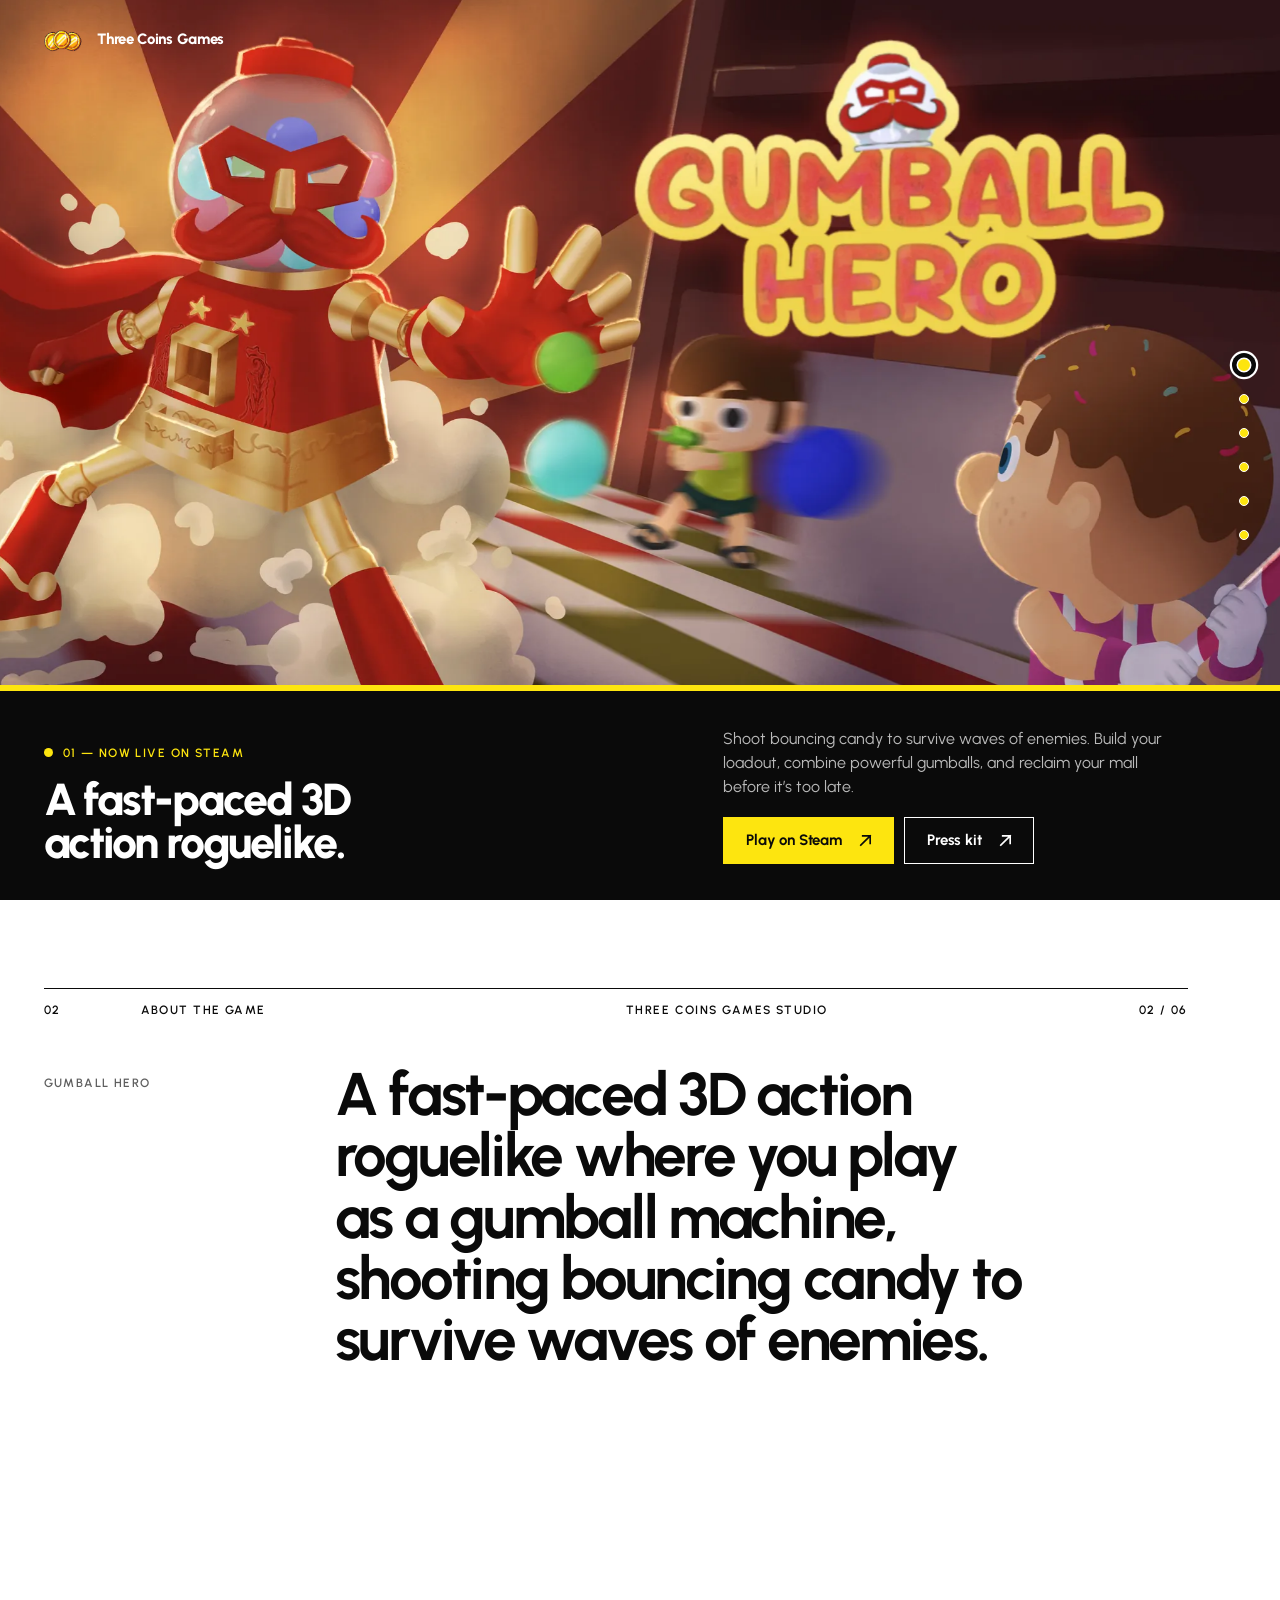
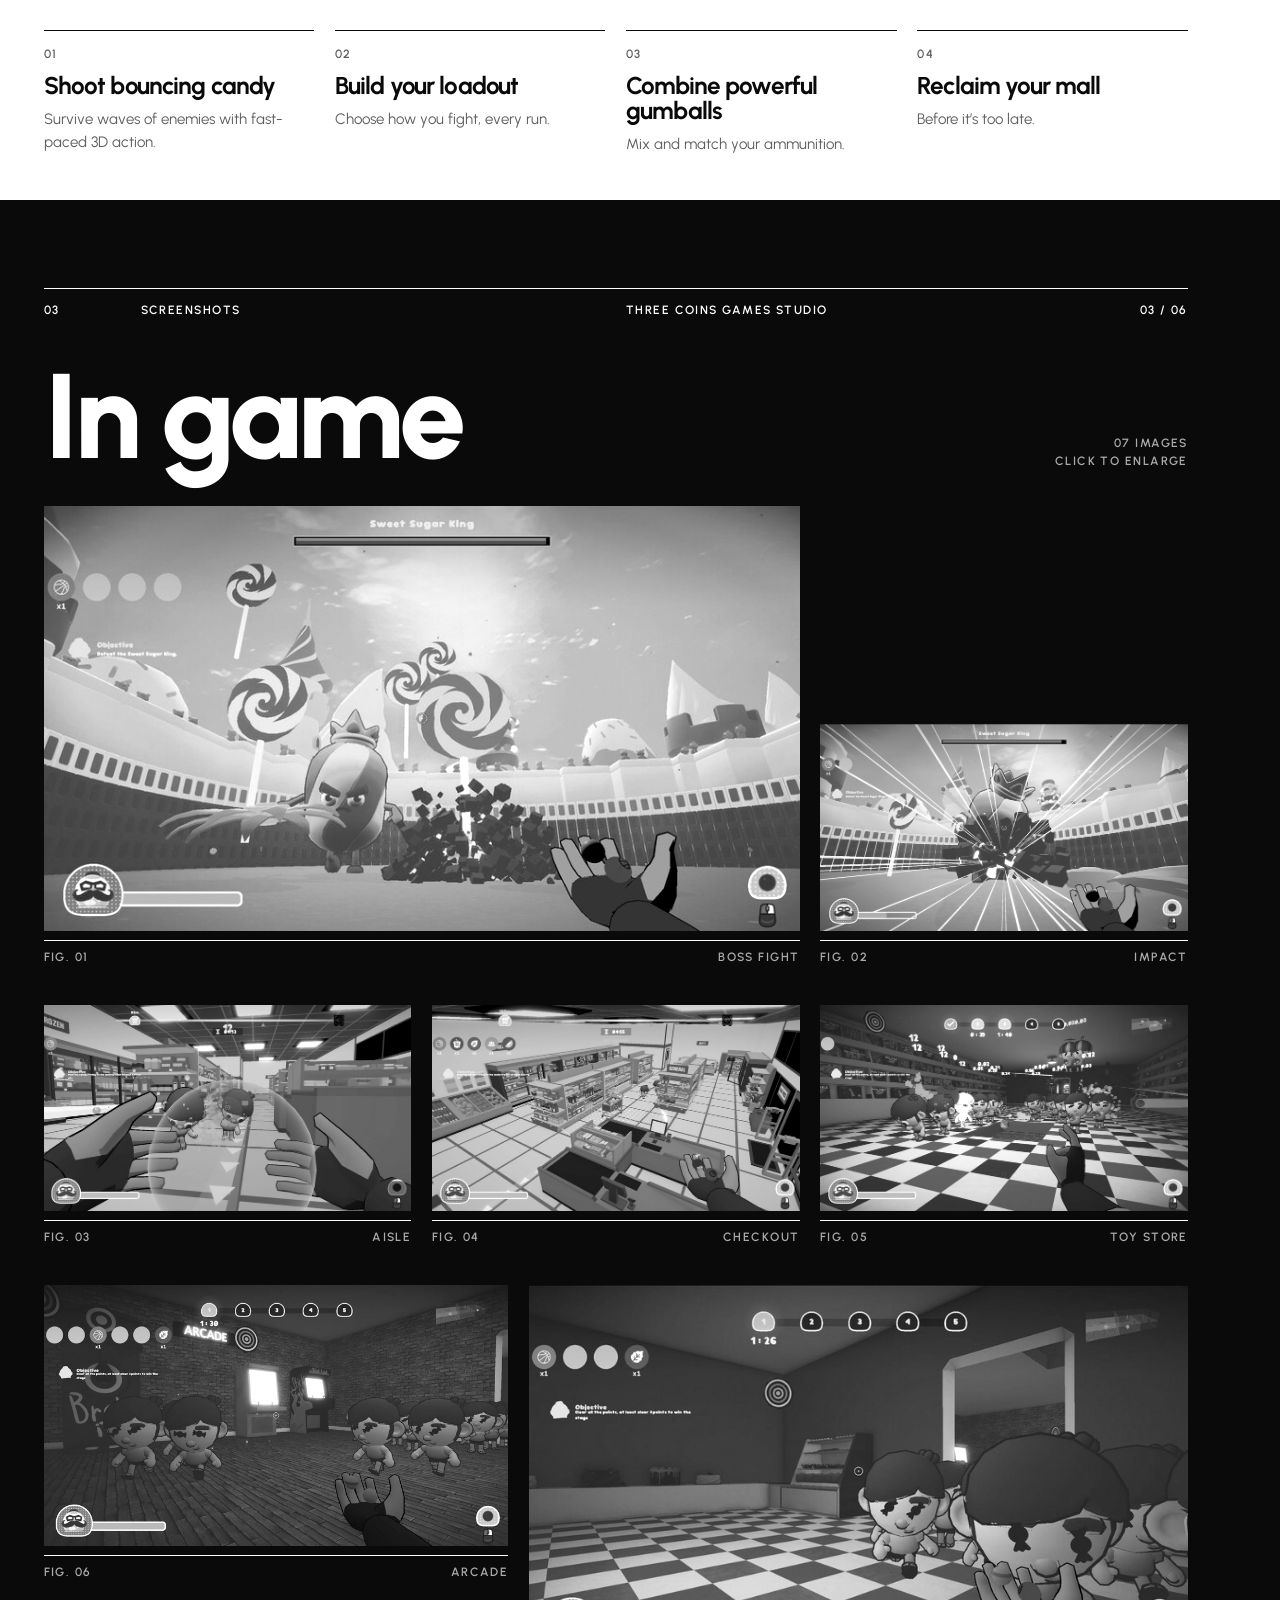
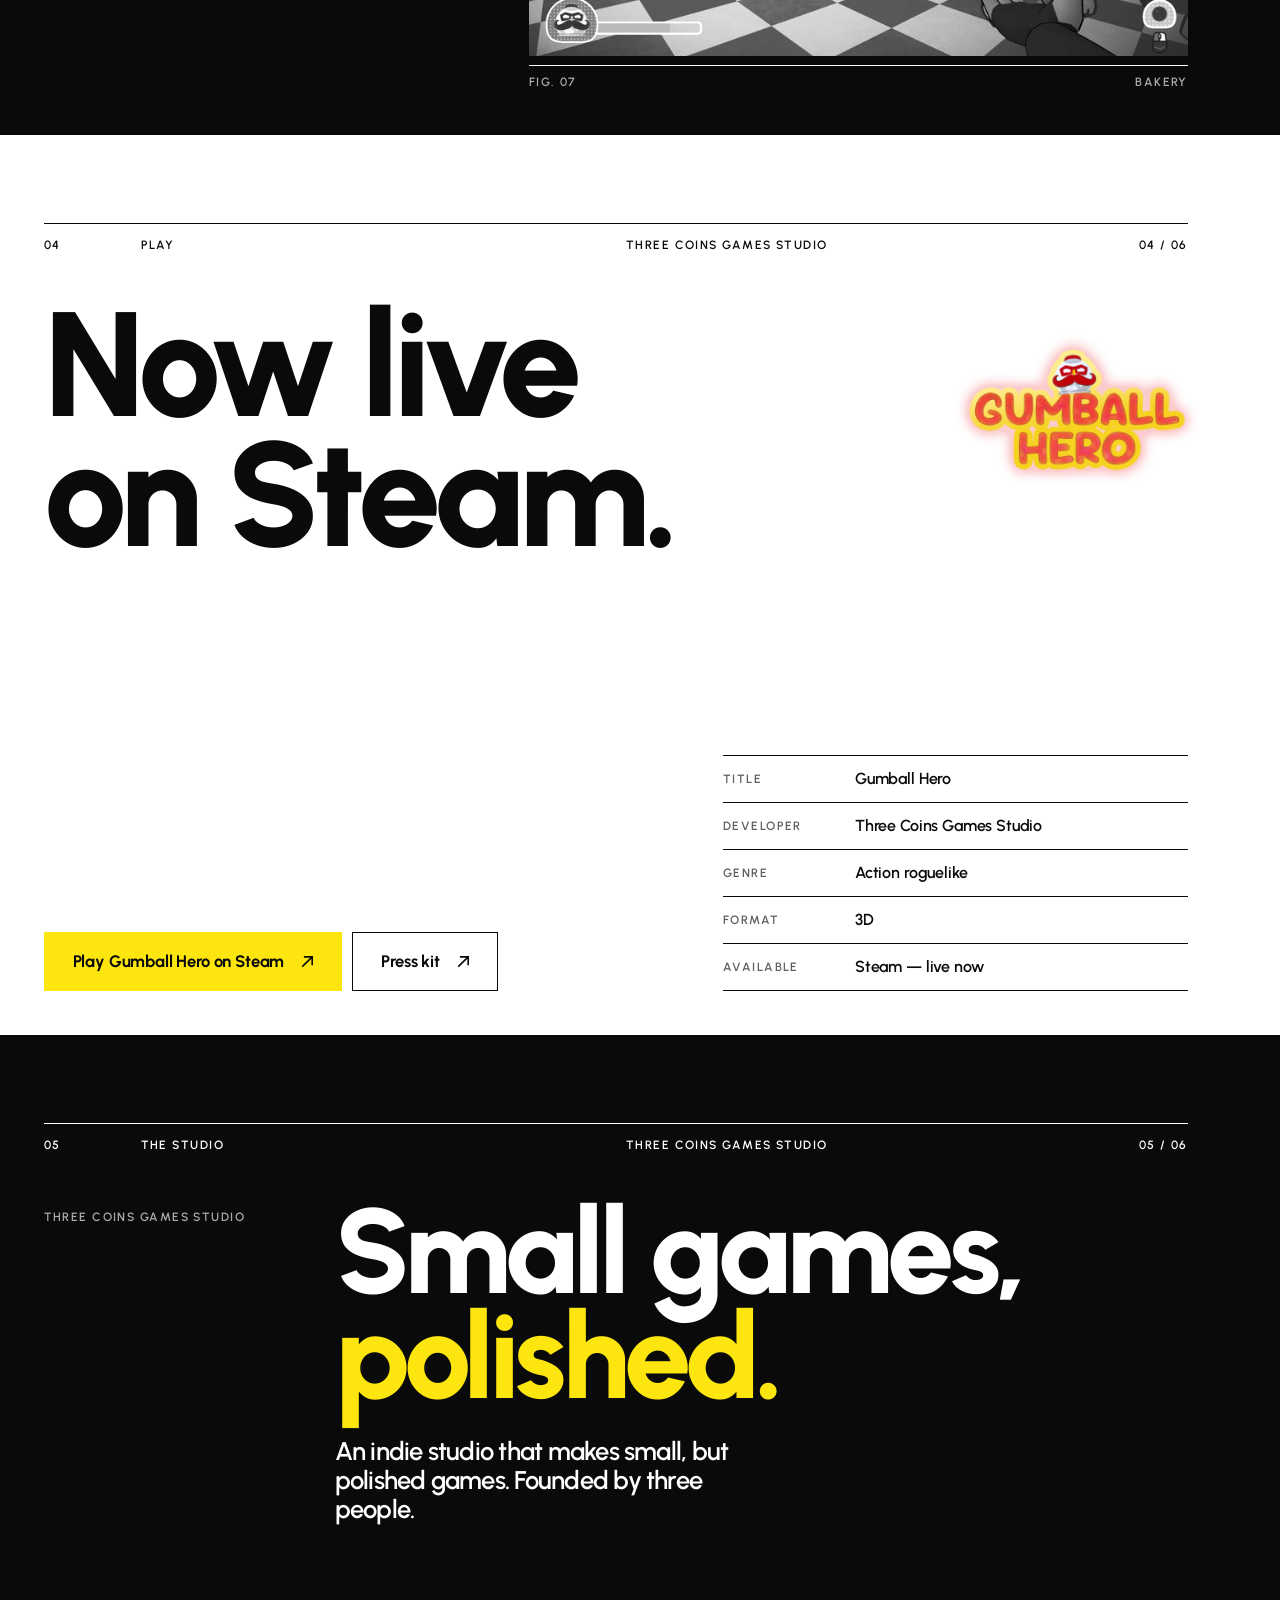
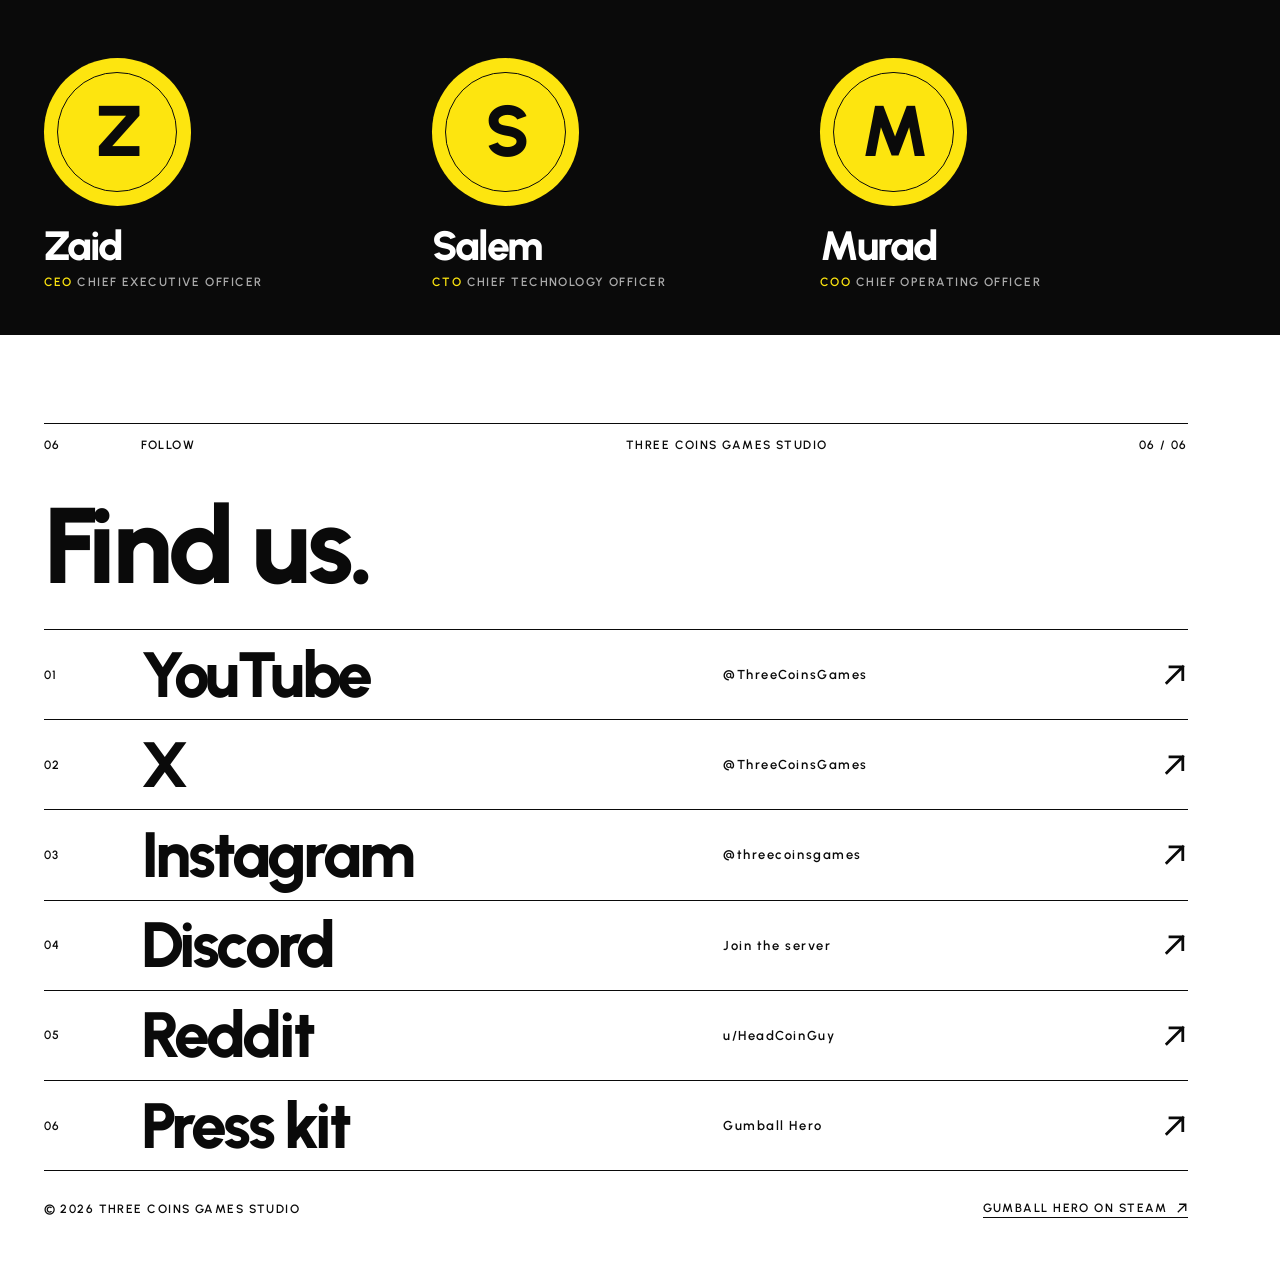
==== commit 2601a1b7: "Switch site typeface to Urbanist Replace Archivo + Geist Mono with Urbanist throughout, drop the Arc" ====
--- a/index.html
+++ b/index.html
@@ -14,7 +14,7 @@
 
   <link rel="preconnect" href="https://fonts.googleapis.com">
   <link rel="preconnect" href="https://fonts.gstatic.com" crossorigin>
-  <link href="https://fonts.googleapis.com/css2?family=Archivo:wdth,wght@62..125,100..900&family=Geist+Mono:wght@400;500&display=swap" rel="stylesheet">
+  <link href="https://fonts.googleapis.com/css2?family=Urbanist:wght@100..900&display=swap" rel="stylesheet">
   <link rel="stylesheet" href="css/style.css">
   <script>document.documentElement.classList.add('js')</script>
 </head>
--- a/css/style.css
+++ b/css/style.css
@@ -13,8 +13,8 @@
   --gap: clamp(12px, 1.6vw, 24px);
   --ease: cubic-bezier(.2, .7, .1, 1);
 
-  --sans: "Archivo", "Helvetica Neue", Helvetica, Arial, sans-serif;
-  --mono: "Geist Mono", ui-monospace, "SF Mono", Menlo, Consolas, monospace;
+  --sans: "Urbanist", "Helvetica Neue", Helvetica, Arial, sans-serif;
+  --mono: var(--sans);
 
   /* set from JS depending on the section under the dots */
   --nav-fg: var(--k);
@@ -55,8 +55,9 @@
 
 .mono {
   font-family: var(--mono);
-  font-size: 11.5px;
-  letter-spacing: .07em;
+  font-size: 12px;
+  font-weight: 600;
+  letter-spacing: .12em;
   text-transform: uppercase;
   line-height: 1.5;
 }
@@ -65,15 +66,13 @@
 
 .display {
   font-weight: 800;
-  font-stretch: 88%;
   font-size: clamp(52px, 9.4vw, 172px);
   line-height: .88;
-  letter-spacing: -.05em;
+  letter-spacing: -.04em;
   text-wrap: balance;
 }
 .statement {
   font-weight: 700;
-  font-stretch: 94%;
   font-size: clamp(30px, 4.7vw, 84px);
   line-height: 1.02;
   letter-spacing: -.038em;
@@ -169,7 +168,7 @@
   transform: translate(8px, -50%);
   padding: 5px 9px;
   background: var(--nav-bg); color: var(--nav-fg);
-  font-family: var(--mono); font-size: 11.5px; letter-spacing: .07em;
+  font-family: var(--mono); font-size: 12px; font-weight: 600; letter-spacing: .12em;
   text-transform: uppercase; white-space: nowrap;
   opacity: 0; pointer-events: none;
   transition: opacity .25s, transform .35s var(--ease), background-color .35s, color .35s;
@@ -187,7 +186,7 @@
   padding: 15px 20px 15px 22px;
   background: var(--y); color: #0a0a0a;
   border: 1.5px solid var(--y);
-  font-weight: 700; font-stretch: 96%; font-size: 15px; line-height: 1; letter-spacing: -.01em;
+  font-weight: 700; font-size: 15px; line-height: 1; letter-spacing: -.01em;
   transition: color .3s;
 }
 .btn::before {
@@ -253,7 +252,7 @@
 }
 .hero-tagline {
   margin-top: 14px;
-  font-weight: 800; font-stretch: 90%;
+  font-weight: 800;
   font-size: clamp(28px, 3.5vw, 58px);
   line-height: .96; letter-spacing: -.045em;
   text-wrap: balance;
@@ -278,7 +277,7 @@
   padding-top: 14px;
 }
 .features h3 {
-  font-weight: 700; font-stretch: 94%;
+  font-weight: 700;
   font-size: clamp(20px, 1.9vw, 31px);
   line-height: 1.04; letter-spacing: -.035em;
 }
@@ -335,7 +334,7 @@
   border-top: 1.5px solid var(--fg);
 }
 .facts div:last-child { border-bottom: 1.5px solid var(--fg); }
-.facts dd { font-weight: 600; font-stretch: 96%; letter-spacing: -.01em; }
+.facts dd { font-weight: 600; letter-spacing: -.01em; }
 .facts dt { padding-top: .25em; }
 
 /* ---------- 05 Studio ---------- */
@@ -345,7 +344,7 @@
 .studio-copy { grid-column: 4 / 13; }
 .studio-lede {
   max-width: 28ch; margin-top: clamp(20px, 3vh, 36px);
-  font-weight: 600; font-stretch: 94%;
+  font-weight: 600;
   font-size: clamp(20px, 2vw, 34px); line-height: 1.12; letter-spacing: -.03em;
 }
 .team { margin-top: auto; padding-top: clamp(40px, 8vh, 96px); row-gap: 40px; perspective: 900px; }
@@ -356,7 +355,7 @@
   display: grid; place-items: center;
   margin-bottom: 14px;
   background: var(--y); color: #0a0a0a;
-  font-weight: 800; font-stretch: 90%; letter-spacing: -.05em;
+  font-weight: 800; letter-spacing: -.05em;
   font-size: clamp(48px, 5.6vw, 92px);
   transition: transform 1.1s var(--ease);
 }
@@ -366,7 +365,7 @@
 }
 .team li:hover .coin { transform: rotateY(360deg); }
 .team h3 {
-  font-weight: 800; font-stretch: 92%;
+  font-weight: 800;
   font-size: clamp(30px, 3.2vw, 54px); line-height: 1; letter-spacing: -.045em;
 }
 
@@ -387,7 +386,7 @@
 .links .i      { grid-column: 1 / 2; }
 .links .name {
   grid-column: 2 / 8;
-  font-weight: 800; font-stretch: 88%;
+  font-weight: 800;
   font-size: clamp(34px, 5vw, 84px); line-height: 1; letter-spacing: -.05em;
 }
 .links .handle { grid-column: 8 / 12; text-transform: none; font-size: 13px; }
@@ -437,7 +436,7 @@
 .lb-bar { display: flex; justify-content: space-between; align-items: center; gap: 16px; }
 .lb-actions { display: flex; gap: 8px; }
 .lb button {
-  font-family: var(--mono); font-size: 11.5px; letter-spacing: .07em; text-transform: uppercase;
+  font-family: var(--mono); font-size: 12px; font-weight: 600; letter-spacing: .12em; text-transform: uppercase;
   padding: 10px 14px; background: transparent; border: 1.5px solid var(--w); cursor: pointer;
   transition: background-color .2s, color .2s, border-color .2s;
 }
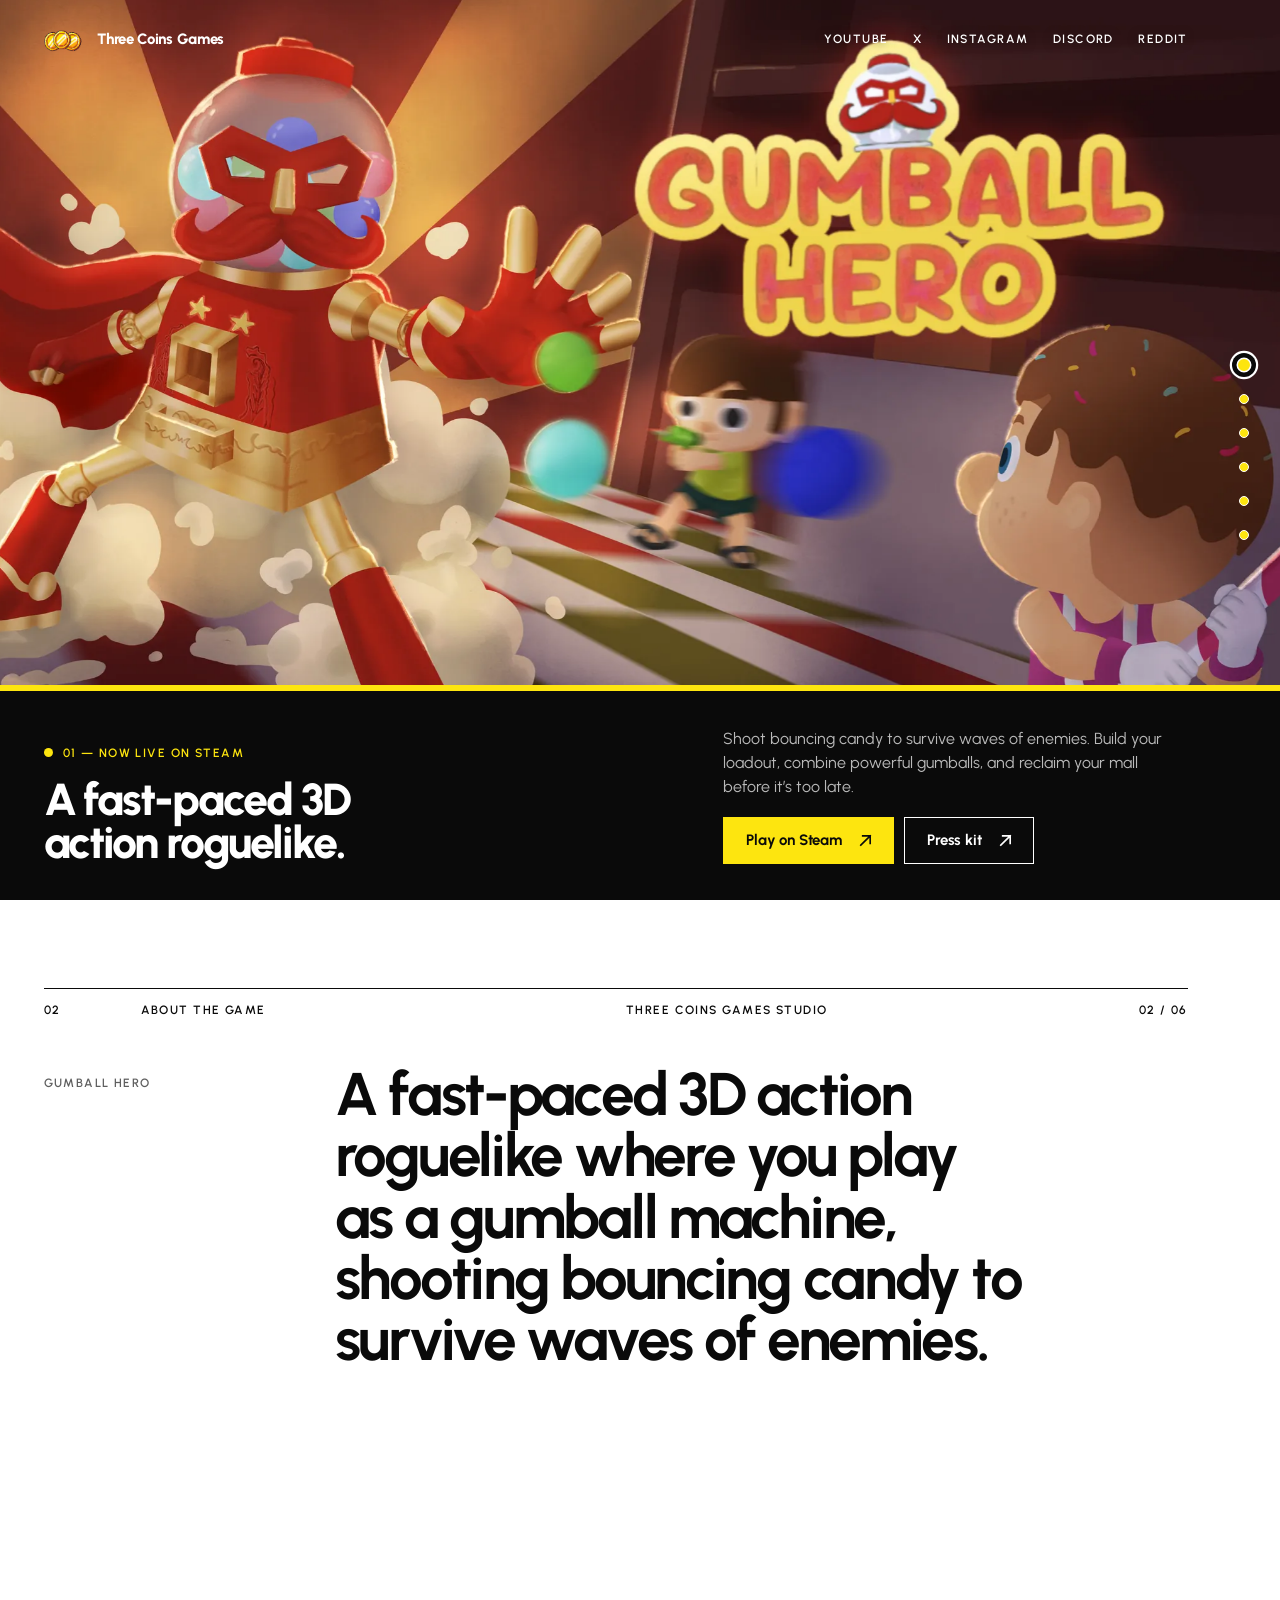
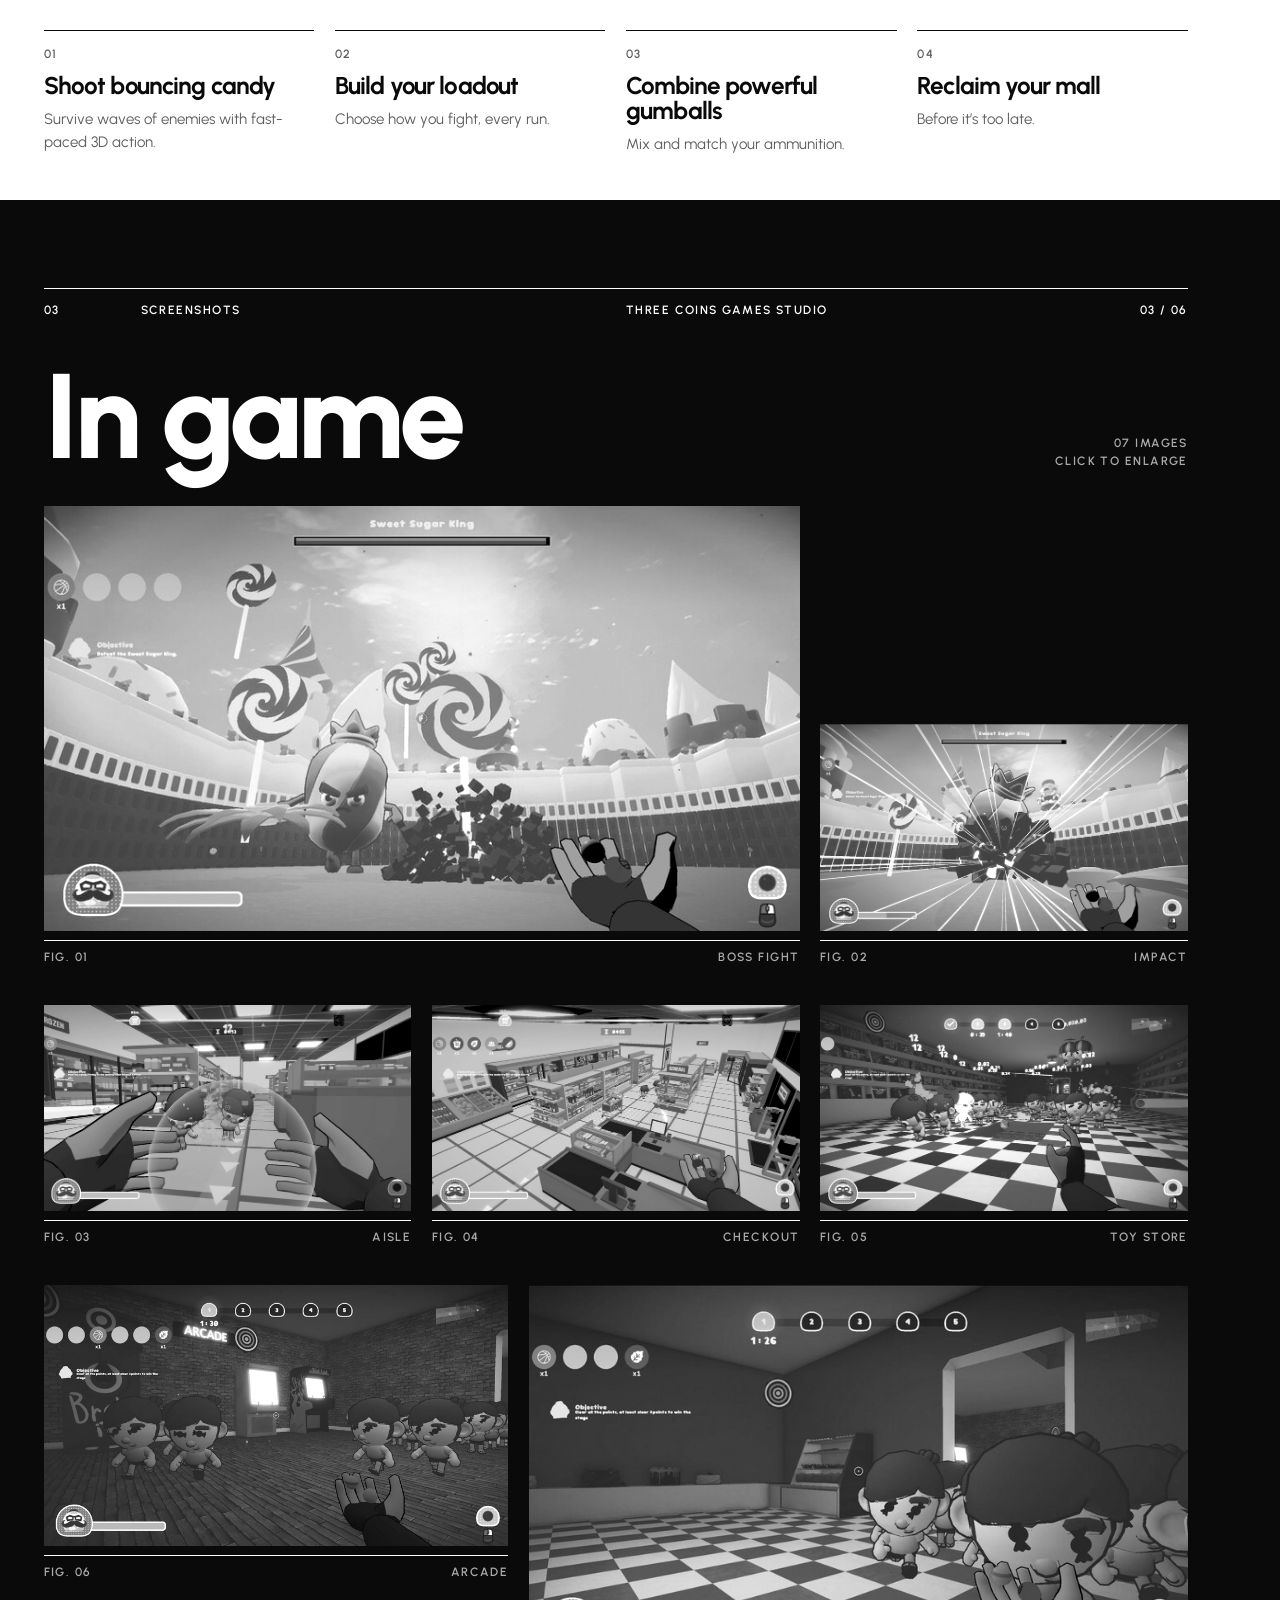
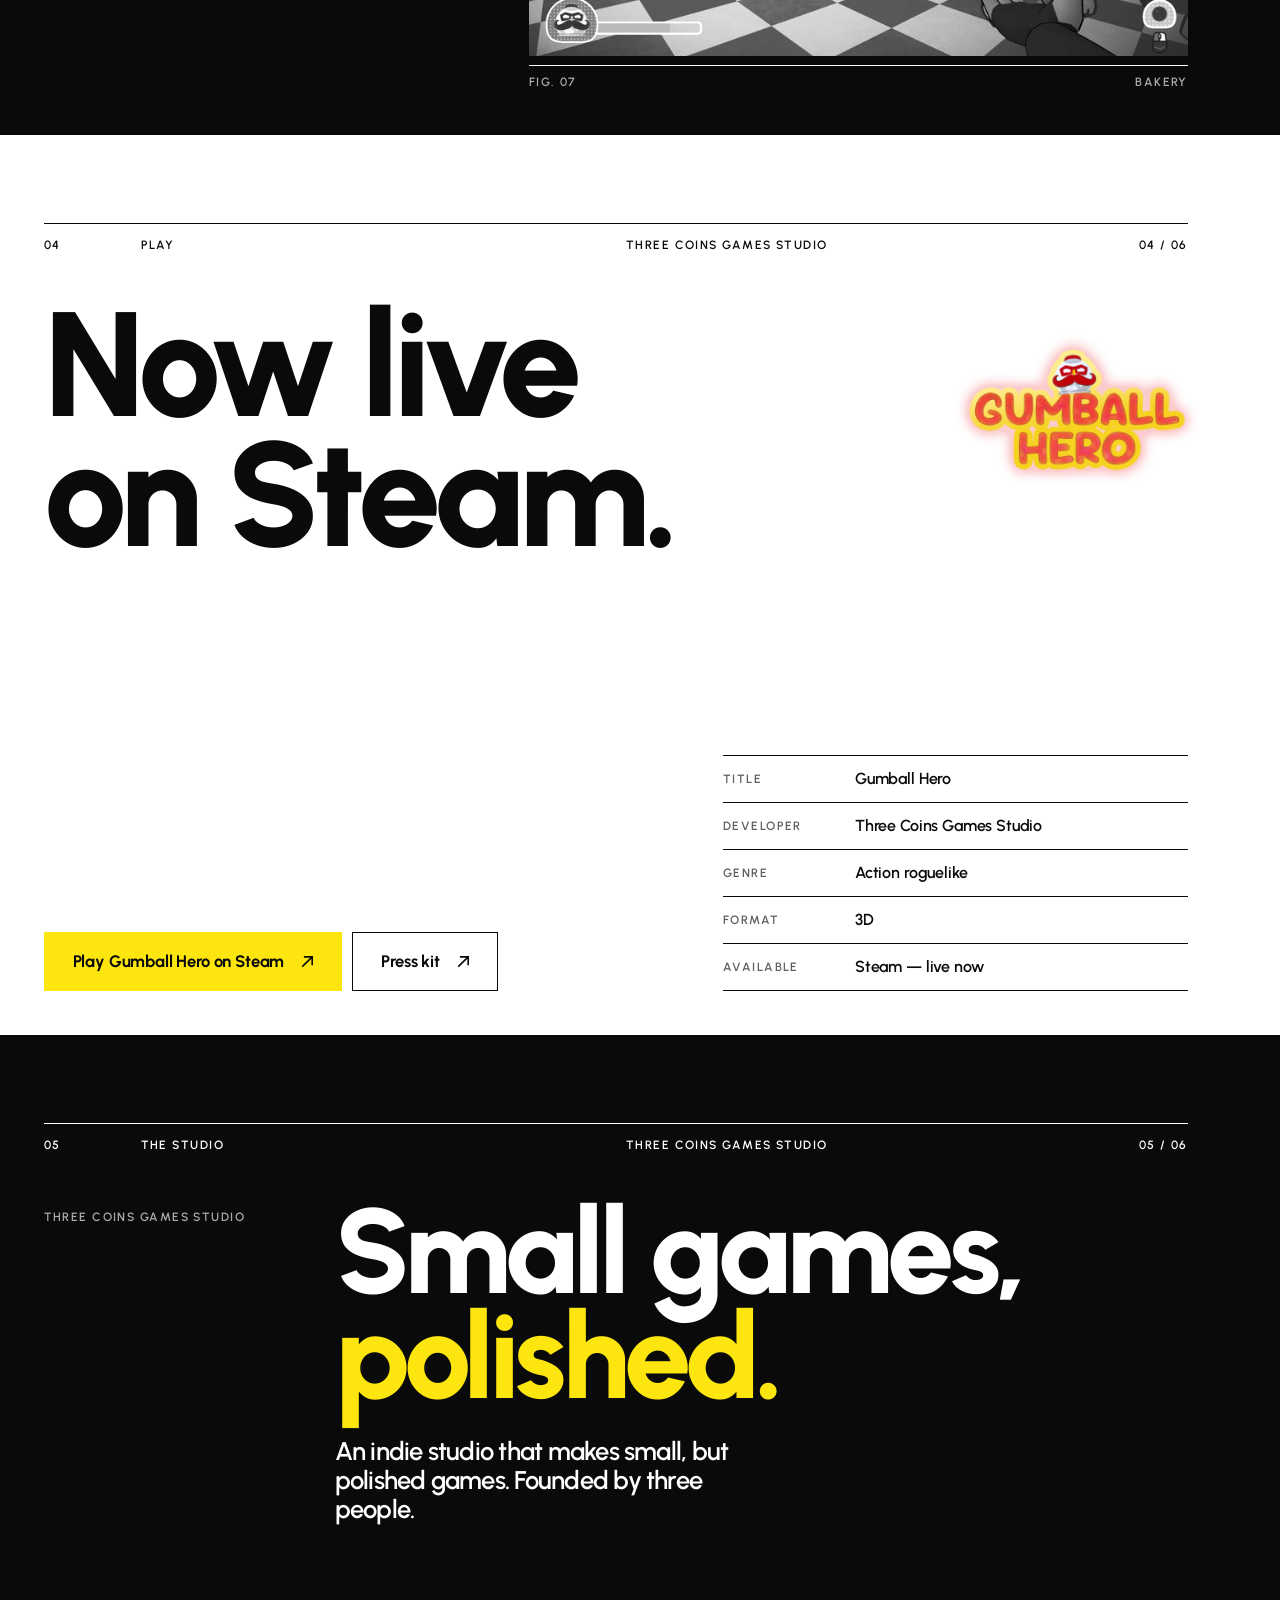
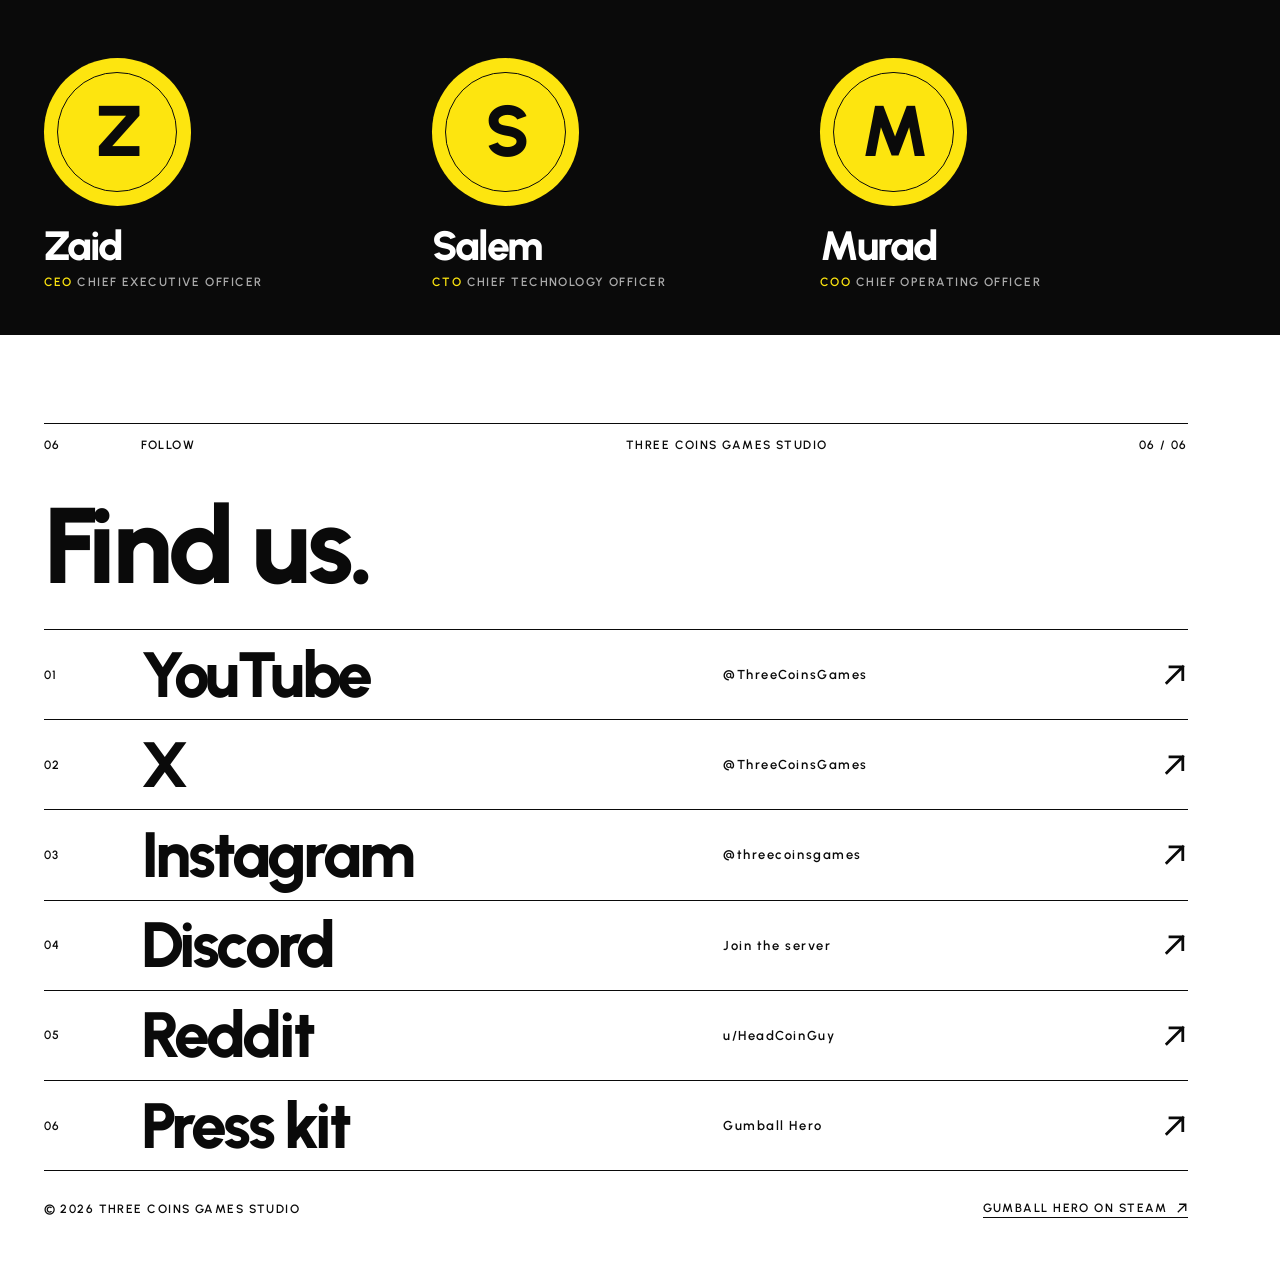
==== commit f96f3bca: "Add social links to the top of the hero YouTube, X, Instagram, Discord and Reddit sit top-right over" ====
--- a/index.html
+++ b/index.html
@@ -28,6 +28,16 @@
   <img src="Assets/web/three-coins-logo.png" alt="" width="480" height="249">
   <b>Three Coins Games</b>
 </a>
+
+<nav class="socials" aria-label="Three Coins Games on social media">
+  <ul>
+    <li><a href="https://www.youtube.com/@ThreeCoinsGames" target="_blank" rel="noopener">YouTube</a></li>
+    <li><a href="https://x.com/ThreeCoinsGames" target="_blank" rel="noopener">X</a></li>
+    <li><a href="https://www.instagram.com/threecoinsgames" target="_blank" rel="noopener">Instagram</a></li>
+    <li><a href="https://discord.com/invite/pqGjjZPg3r" target="_blank" rel="noopener">Discord</a></li>
+    <li><a href="https://www.reddit.com/user/HeadCoinGuy/" target="_blank" rel="noopener">Reddit</a></li>
+  </ul>
+</nav>
 
 <nav class="dots" aria-label="Sections">
   <ol>
--- a/css/style.css
+++ b/css/style.css
@@ -131,12 +131,37 @@
   color: var(--w);
   transition: opacity .35s;
 }
-/* Only shown over the hero; every other section carries the studio name in its rail */
-html[data-scrolled] .brand { opacity: 0; pointer-events: none; }
+/* Brand + socials only show over the hero; every other section carries the studio name in its rail */
+html[data-scrolled] .brand,
+html[data-scrolled] .socials {
+  opacity: 0; visibility: hidden; pointer-events: none;
+  transition: opacity .35s, visibility 0s .35s;
+}
 .brand img { height: 30px; width: auto; }
 .brand b {
   font-weight: 800; font-size: 15px; line-height: 1; letter-spacing: -.02em;
 }
+
+.socials {
+  position: fixed; z-index: 60;
+  top: clamp(14px, 2vw, 24px); right: calc(var(--m) + var(--navw));
+  height: 30px; display: flex; align-items: center;
+  color: var(--w);
+  transition: opacity .35s;
+}
+.socials ul { display: flex; gap: clamp(14px, 1.9vw, 28px); }
+.socials a {
+  position: relative; display: block; padding: 6px 0;
+  font-size: 12px; font-weight: 600; line-height: 1; letter-spacing: .12em; text-transform: uppercase;
+  text-shadow: 0 1px 10px rgba(0, 0, 0, .5);
+}
+.socials a::after {
+  content: ""; position: absolute; left: 0; right: 0; bottom: 0; height: 2px;
+  background: var(--y);
+  transform: scaleX(0); transform-origin: left;
+  transition: transform .4s var(--ease);
+}
+.socials a:hover::after, .socials a:focus-visible::after { transform: scaleX(1); }
 
 .dots {
   position: fixed; z-index: 60;
@@ -458,6 +483,10 @@
 
   .brand b { font-size: 14px; }
   .brand img { height: 26px; }
+  .hero { padding-top: 88px; } /* black header strip for the brand + socials */
+  .socials { top: 54px; left: var(--m); right: auto; height: auto; }
+  .socials ul { flex-wrap: wrap; gap: 4px 16px; }
+  .socials a { font-size: 11px; letter-spacing: .1em; }
   .dots a { width: 24px; height: 24px; }
   .dots a::before { width: 8px; height: 8px; }
   .dots a::after { display: none; }
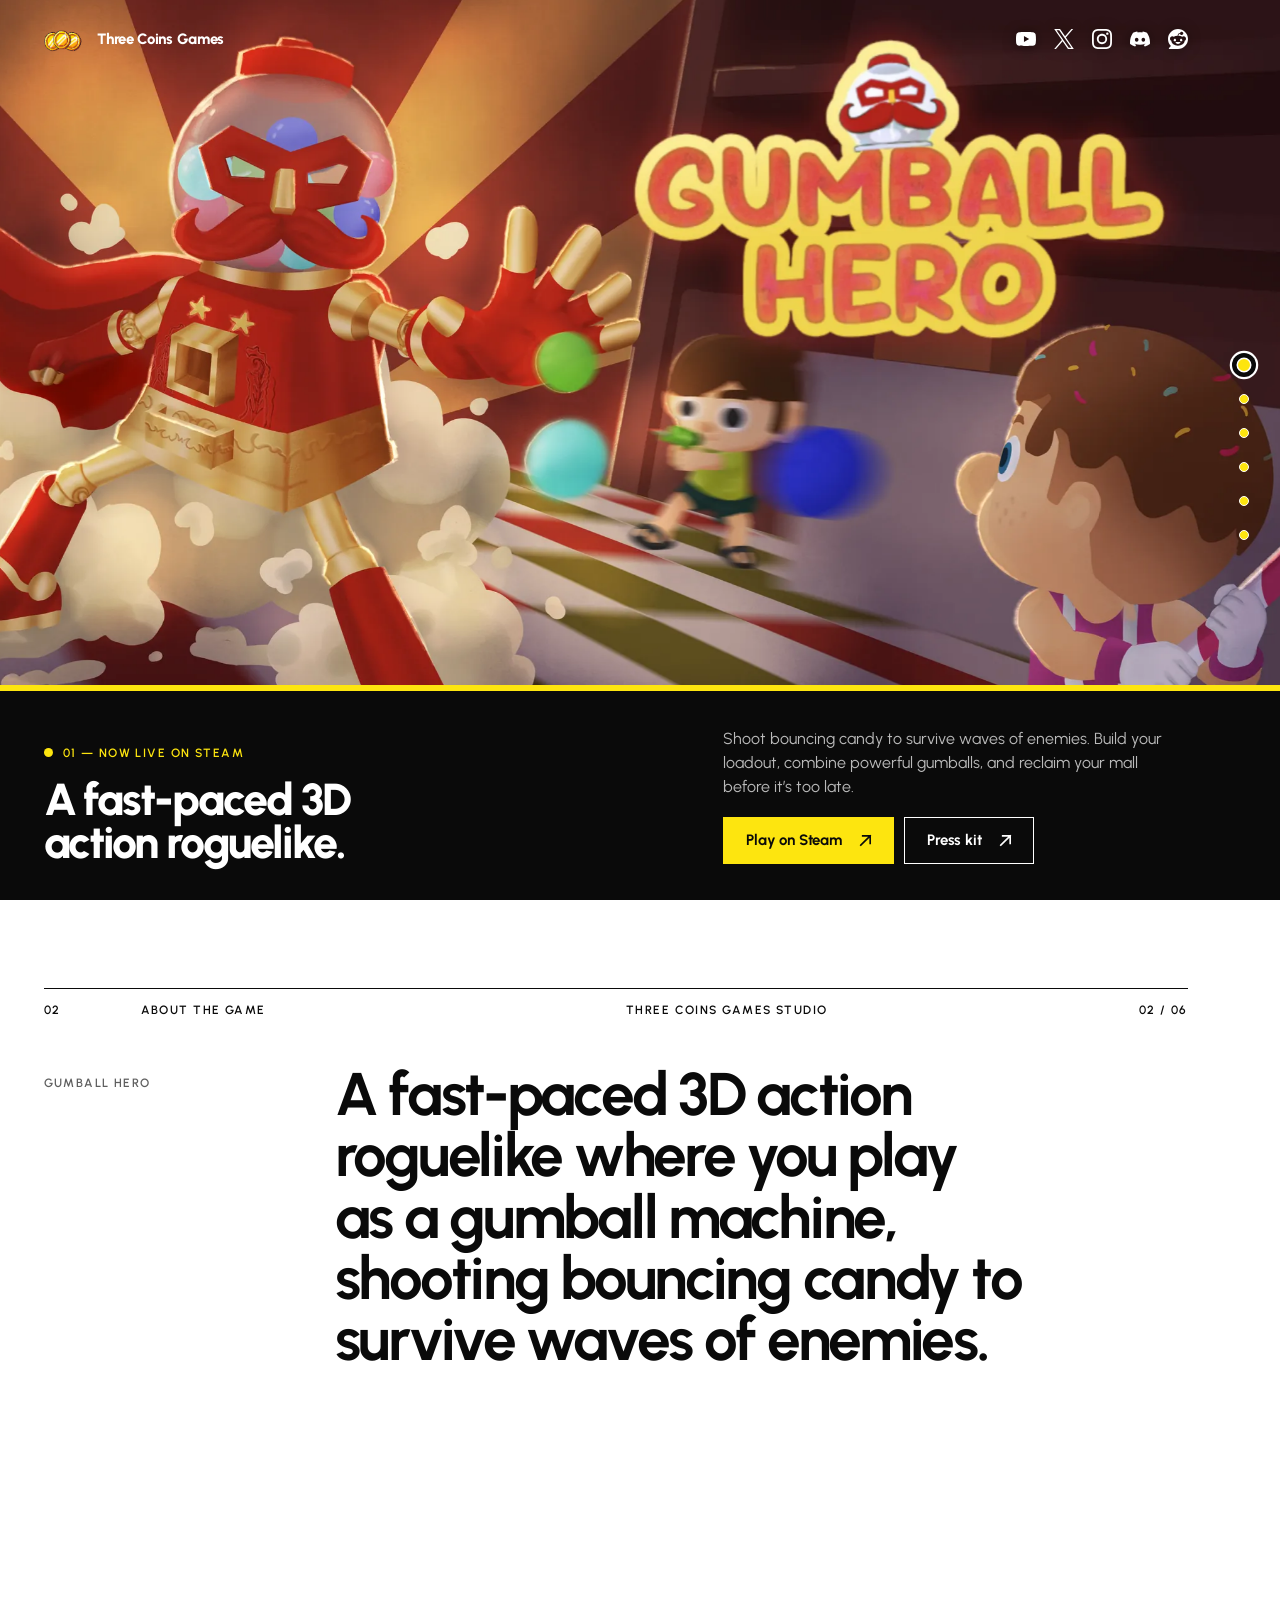
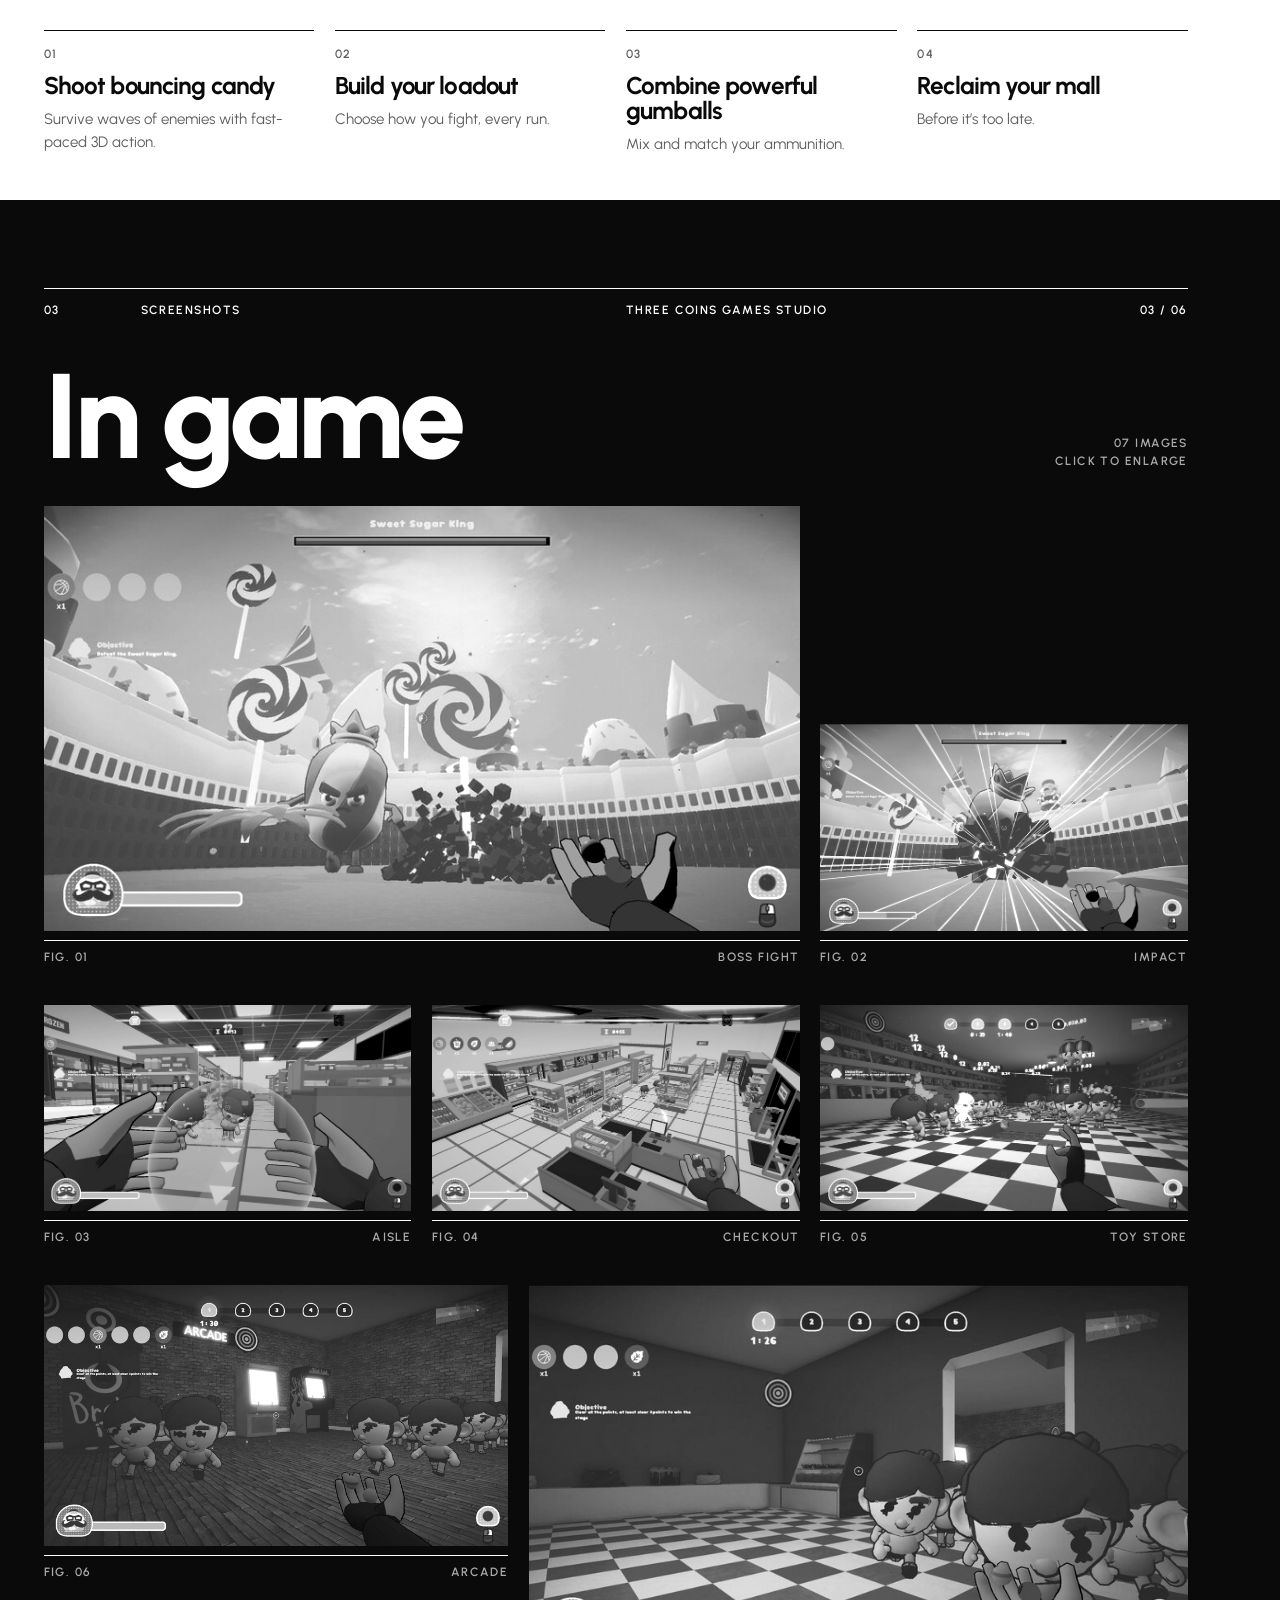
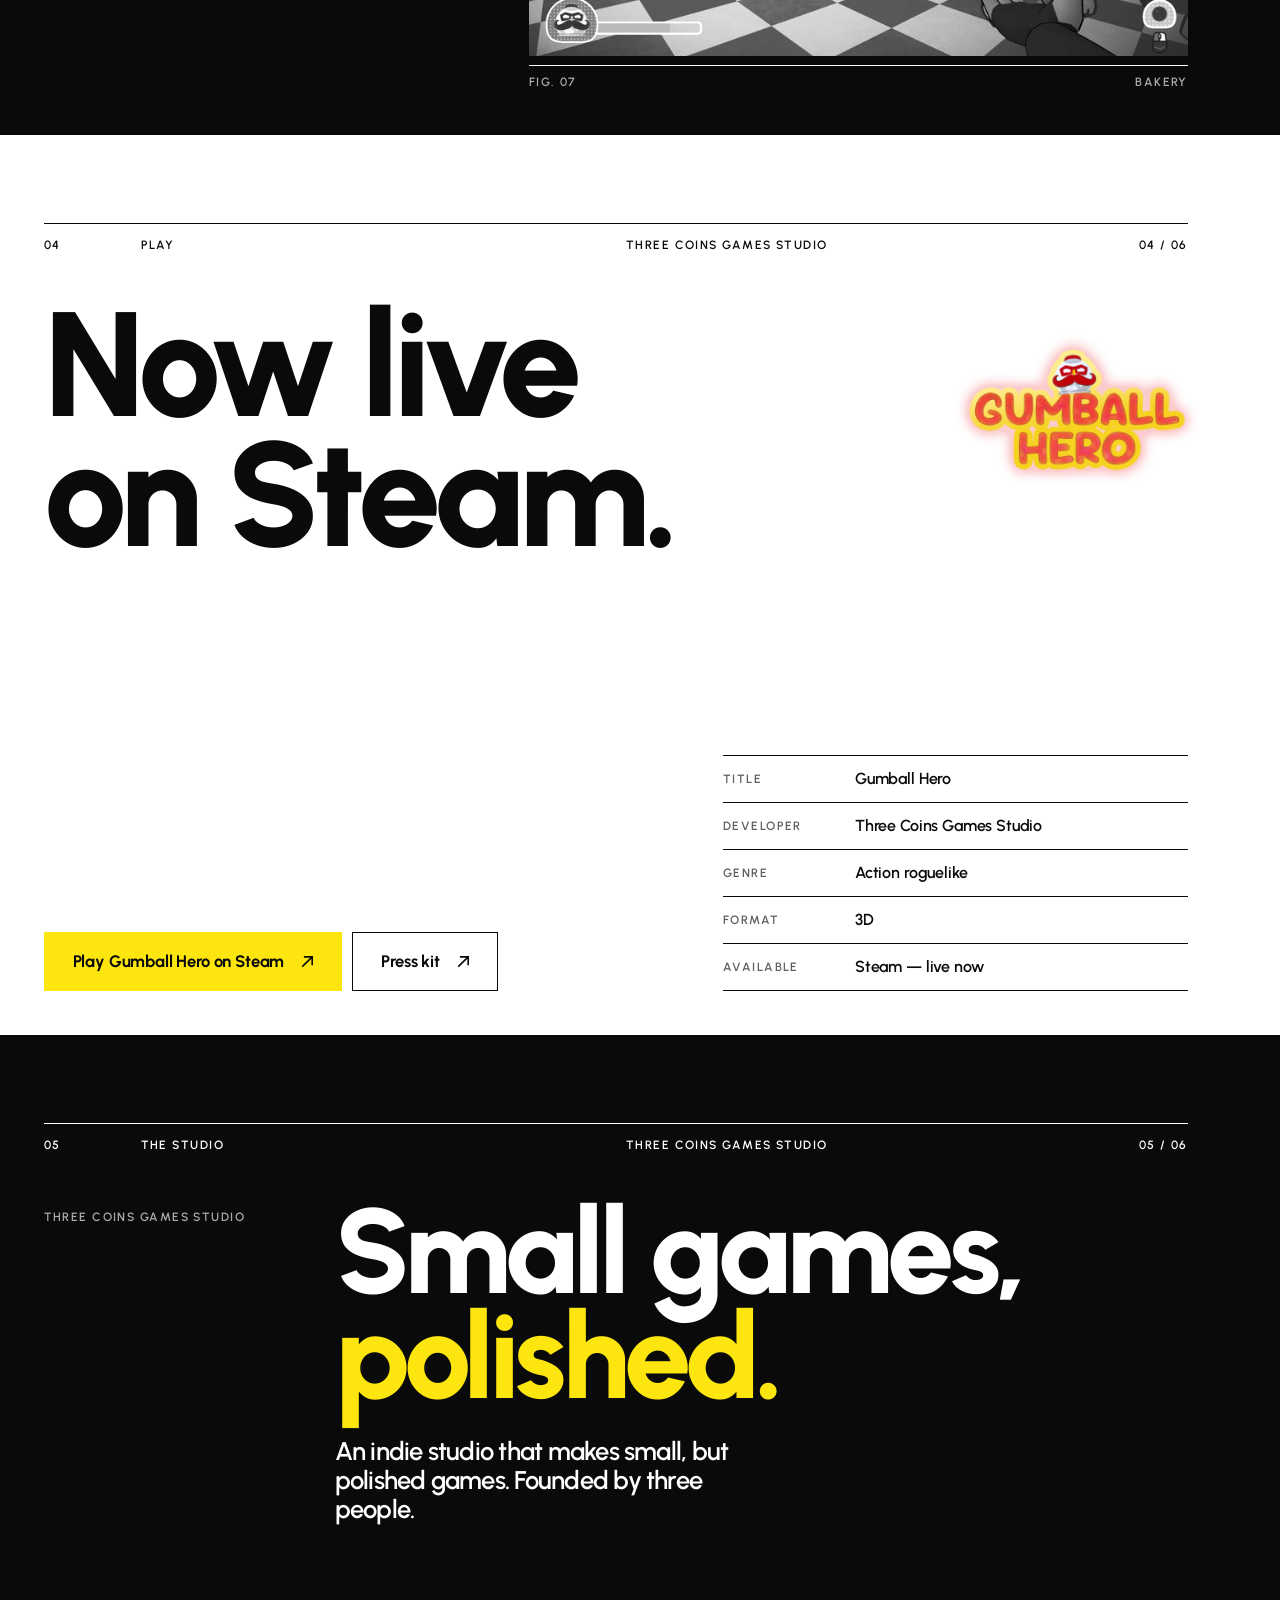
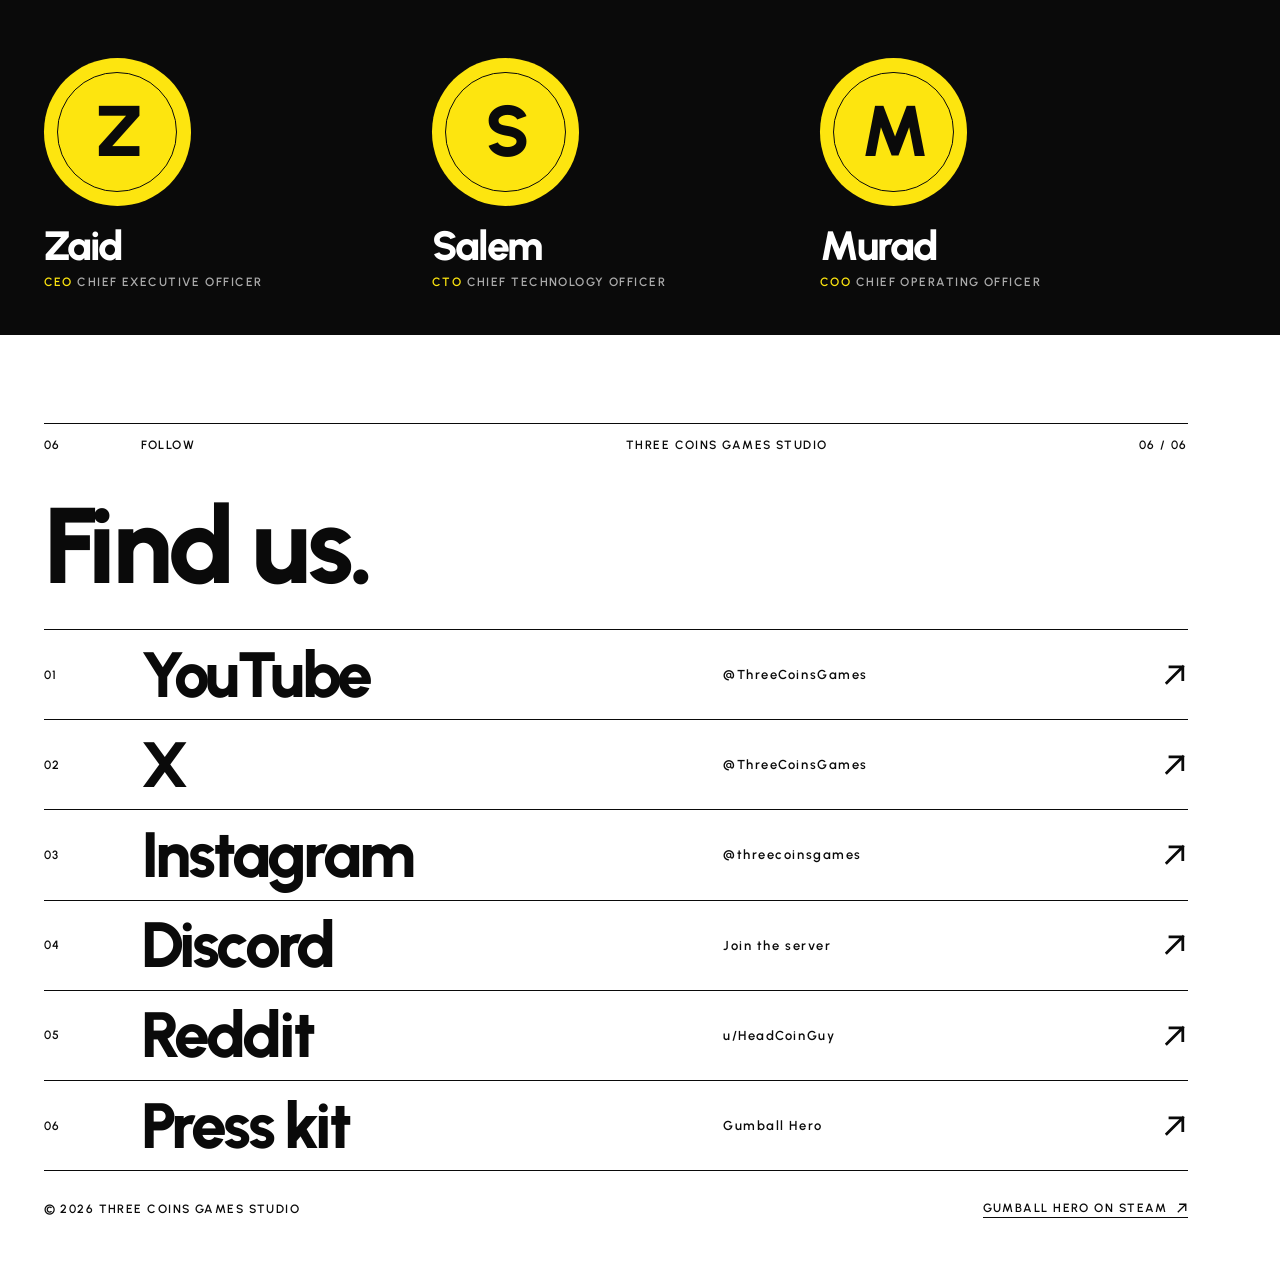
==== commit f9baf09e: "Use brand icons for the hero social links Replace the text links with Simple Icons (CC0) inlined as " ====
--- a/index.html
+++ b/index.html
@@ -21,6 +21,11 @@
 <body>
 
 <svg width="0" height="0" style="position:absolute" aria-hidden="true">
+  <symbol id="i-youtube" viewBox="0 0 24 24"><path d="M23.498 6.186a3.016 3.016 0 0 0-2.122-2.136C19.505 3.545 12 3.545 12 3.545s-7.505 0-9.377.505A3.017 3.017 0 0 0 .502 6.186C0 8.07 0 12 0 12s0 3.93.502 5.814a3.016 3.016 0 0 0 2.122 2.136c1.871.505 9.376.505 9.376.505s7.505 0 9.377-.505a3.015 3.015 0 0 0 2.122-2.136C24 15.93 24 12 24 12s0-3.93-.502-5.814zM9.545 15.568V8.432L15.818 12l-6.273 3.568z"/></symbol>
+  <symbol id="i-x" viewBox="0 0 24 24"><path d="M14.234 10.162 22.977 0h-2.072l-7.591 8.824L7.251 0H.258l9.168 13.343L.258 24H2.33l8.016-9.318L16.749 24h6.993zm-2.837 3.299-.929-1.329L3.076 1.56h3.182l5.965 8.532.929 1.329 7.754 11.09h-3.182z"/></symbol>
+  <symbol id="i-instagram" viewBox="0 0 24 24"><path d="M7.0301.084c-1.2768.0602-2.1487.264-2.911.5634-.7888.3075-1.4575.72-2.1228 1.3877-.6652.6677-1.075 1.3368-1.3802 2.127-.2954.7638-.4956 1.6365-.552 2.914-.0564 1.2775-.0689 1.6882-.0626 4.947.0062 3.2586.0206 3.6671.0825 4.9473.061 1.2765.264 2.1482.5635 2.9107.308.7889.72 1.4573 1.388 2.1228.6679.6655 1.3365 1.0743 2.1285 1.38.7632.295 1.6361.4961 2.9134.552 1.2773.056 1.6884.069 4.9462.0627 3.2578-.0062 3.668-.0207 4.9478-.0814 1.28-.0607 2.147-.2652 2.9098-.5633.7889-.3086 1.4578-.72 2.1228-1.3881.665-.6682 1.0745-1.3378 1.3795-2.1284.2957-.7632.4966-1.636.552-2.9124.056-1.2809.0692-1.6898.063-4.948-.0063-3.2583-.021-3.6668-.0817-4.9465-.0607-1.2797-.264-2.1487-.5633-2.9117-.3084-.7889-.72-1.4568-1.3876-2.1228C21.2982 1.33 20.628.9208 19.8378.6165 19.074.321 18.2017.1197 16.9244.0645 15.6471.0093 15.236-.005 11.977.0014 8.718.0076 8.31.0215 7.0301.0839m.1402 21.6932c-1.17-.0509-1.8053-.2453-2.2287-.408-.5606-.216-.96-.4771-1.3819-.895-.422-.4178-.6811-.8186-.9-1.378-.1644-.4234-.3624-1.058-.4171-2.228-.0595-1.2645-.072-1.6442-.079-4.848-.007-3.2037.0053-3.583.0607-4.848.05-1.169.2456-1.805.408-2.2282.216-.5613.4762-.96.895-1.3816.4188-.4217.8184-.6814 1.3783-.9003.423-.1651 1.0575-.3614 2.227-.4171 1.2655-.06 1.6447-.072 4.848-.079 3.2033-.007 3.5835.005 4.8495.0608 1.169.0508 1.8053.2445 2.228.408.5608.216.96.4754 1.3816.895.4217.4194.6816.8176.9005 1.3787.1653.4217.3617 1.056.4169 2.2263.0602 1.2655.0739 1.645.0796 4.848.0058 3.203-.0055 3.5834-.061 4.848-.051 1.17-.245 1.8055-.408 2.2294-.216.5604-.4763.96-.8954 1.3814-.419.4215-.8181.6811-1.3783.9-.4224.1649-1.0577.3617-2.2262.4174-1.2656.0595-1.6448.072-4.8493.079-3.2045.007-3.5825-.006-4.848-.0608M16.953 5.5864A1.44 1.44 0 1 0 18.39 4.144a1.44 1.44 0 0 0-1.437 1.4424M5.8385 12.012c.0067 3.4032 2.7706 6.1557 6.173 6.1493 3.4026-.0065 6.157-2.7701 6.1506-6.1733-.0065-3.4032-2.771-6.1565-6.174-6.1498-3.403.0067-6.156 2.771-6.1496 6.1738M8 12.0077a4 4 0 1 1 4.008 3.9921A3.9996 3.9996 0 0 1 8 12.0077"/></symbol>
+  <symbol id="i-discord" viewBox="0 0 24 24"><path d="M20.317 4.3698a19.7913 19.7913 0 00-4.8851-1.5152.0741.0741 0 00-.0785.0371c-.211.3753-.4447.8648-.6083 1.2495-1.8447-.2762-3.68-.2762-5.4868 0-.1636-.3933-.4058-.8742-.6177-1.2495a.077.077 0 00-.0785-.037 19.7363 19.7363 0 00-4.8852 1.515.0699.0699 0 00-.0321.0277C.5334 9.0458-.319 13.5799.0992 18.0578a.0824.0824 0 00.0312.0561c2.0528 1.5076 4.0413 2.4228 5.9929 3.0294a.0777.0777 0 00.0842-.0276c.4616-.6304.8731-1.2952 1.226-1.9942a.076.076 0 00-.0416-.1057c-.6528-.2476-1.2743-.5495-1.8722-.8923a.077.077 0 01-.0076-.1277c.1258-.0943.2517-.1923.3718-.2914a.0743.0743 0 01.0776-.0105c3.9278 1.7933 8.18 1.7933 12.0614 0a.0739.0739 0 01.0785.0095c.1202.099.246.1981.3728.2924a.077.077 0 01-.0066.1276 12.2986 12.2986 0 01-1.873.8914.0766.0766 0 00-.0407.1067c.3604.698.7719 1.3628 1.225 1.9932a.076.076 0 00.0842.0286c1.961-.6067 3.9495-1.5219 6.0023-3.0294a.077.077 0 00.0313-.0552c.5004-5.177-.8382-9.6739-3.5485-13.6604a.061.061 0 00-.0312-.0286zM8.02 15.3312c-1.1825 0-2.1569-1.0857-2.1569-2.419 0-1.3332.9555-2.4189 2.157-2.4189 1.2108 0 2.1757 1.0952 2.1568 2.419 0 1.3332-.9555 2.4189-2.1569 2.4189zm7.9748 0c-1.1825 0-2.1569-1.0857-2.1569-2.419 0-1.3332.9554-2.4189 2.1569-2.4189 1.2108 0 2.1757 1.0952 2.1568 2.419 0 1.3332-.946 2.4189-2.1568 2.4189Z"/></symbol>
+  <symbol id="i-reddit" viewBox="0 0 24 24"><path d="M12 0C5.373 0 0 5.373 0 12c0 3.314 1.343 6.314 3.515 8.485l-2.286 2.286C.775 23.225 1.097 24 1.738 24H12c6.627 0 12-5.373 12-12S18.627 0 12 0Zm4.388 3.199c1.104 0 1.999.895 1.999 1.999 0 1.105-.895 2-1.999 2-.946 0-1.739-.657-1.947-1.539v.002c-1.147.162-2.032 1.15-2.032 2.341v.007c1.776.067 3.4.567 4.686 1.363.473-.363 1.064-.58 1.707-.58 1.547 0 2.802 1.254 2.802 2.802 0 1.117-.655 2.081-1.601 2.531-.088 3.256-3.637 5.876-7.997 5.876-4.361 0-7.905-2.617-7.998-5.87-.954-.447-1.614-1.415-1.614-2.538 0-1.548 1.255-2.802 2.803-2.802.645 0 1.239.218 1.712.585 1.275-.79 2.881-1.291 4.64-1.365v-.01c0-1.663 1.263-3.034 2.88-3.207.188-.911.993-1.595 1.959-1.595Zm-8.085 8.376c-.784 0-1.459.78-1.506 1.797-.047 1.016.64 1.429 1.426 1.429.786 0 1.371-.369 1.418-1.385.047-1.017-.553-1.841-1.338-1.841Zm7.406 0c-.786 0-1.385.824-1.338 1.841.047 1.017.634 1.385 1.418 1.385.785 0 1.473-.413 1.426-1.429-.046-1.017-.721-1.797-1.506-1.797Zm-3.703 4.013c-.974 0-1.907.048-2.77.135-.147.015-.241.168-.183.305.483 1.154 1.622 1.964 2.953 1.964 1.33 0 2.47-.81 2.953-1.964.057-.137-.037-.29-.184-.305-.863-.087-1.795-.135-2.769-.135Z"/></symbol>
   <symbol id="arrow" viewBox="0 0 16 16"><path d="M3 13 13 3M5 3h8v8" fill="none" stroke="currentColor" stroke-width="1.75" stroke-linecap="square"/></symbol>
 </svg>
 
@@ -31,11 +36,11 @@
 
 <nav class="socials" aria-label="Three Coins Games on social media">
   <ul>
-    <li><a href="https://www.youtube.com/@ThreeCoinsGames" target="_blank" rel="noopener">YouTube</a></li>
-    <li><a href="https://x.com/ThreeCoinsGames" target="_blank" rel="noopener">X</a></li>
-    <li><a href="https://www.instagram.com/threecoinsgames" target="_blank" rel="noopener">Instagram</a></li>
-    <li><a href="https://discord.com/invite/pqGjjZPg3r" target="_blank" rel="noopener">Discord</a></li>
-    <li><a href="https://www.reddit.com/user/HeadCoinGuy/" target="_blank" rel="noopener">Reddit</a></li>
+    <li><a href="https://www.youtube.com/@ThreeCoinsGames" target="_blank" rel="noopener" aria-label="YouTube" title="YouTube"><svg aria-hidden="true"><use href="#i-youtube"/></svg></a></li>
+    <li><a href="https://x.com/ThreeCoinsGames" target="_blank" rel="noopener" aria-label="X" title="X"><svg aria-hidden="true"><use href="#i-x"/></svg></a></li>
+    <li><a href="https://www.instagram.com/threecoinsgames" target="_blank" rel="noopener" aria-label="Instagram" title="Instagram"><svg aria-hidden="true"><use href="#i-instagram"/></svg></a></li>
+    <li><a href="https://discord.com/invite/pqGjjZPg3r" target="_blank" rel="noopener" aria-label="Discord" title="Discord"><svg aria-hidden="true"><use href="#i-discord"/></svg></a></li>
+    <li><a href="https://www.reddit.com/user/HeadCoinGuy/" target="_blank" rel="noopener" aria-label="Reddit" title="Reddit"><svg aria-hidden="true"><use href="#i-reddit"/></svg></a></li>
   </ul>
 </nav>
 
--- a/css/style.css
+++ b/css/style.css
@@ -144,24 +144,23 @@
 
 .socials {
   position: fixed; z-index: 60;
-  top: clamp(14px, 2vw, 24px); right: calc(var(--m) + var(--navw));
+  top: clamp(14px, 2vw, 24px); right: calc(var(--m) + var(--navw) - 8px);
   height: 30px; display: flex; align-items: center;
   color: var(--w);
   transition: opacity .35s;
 }
-.socials ul { display: flex; gap: clamp(14px, 1.9vw, 28px); }
+.socials ul { display: flex; gap: 2px; }
 .socials a {
-  position: relative; display: block; padding: 6px 0;
-  font-size: 12px; font-weight: 600; line-height: 1; letter-spacing: .12em; text-transform: uppercase;
-  text-shadow: 0 1px 10px rgba(0, 0, 0, .5);
-}
-.socials a::after {
-  content: ""; position: absolute; left: 0; right: 0; bottom: 0; height: 2px;
-  background: var(--y);
-  transform: scaleX(0); transform-origin: left;
-  transition: transform .4s var(--ease);
-}
-.socials a:hover::after, .socials a:focus-visible::after { transform: scaleX(1); }
+  display: grid; place-items: center;
+  width: 36px; height: 36px;
+  transition: color .25s, transform .4s var(--ease);
+}
+.socials svg {
+  width: 20px; height: 20px; fill: currentColor;
+  filter: drop-shadow(0 1px 6px rgba(0, 0, 0, .5));
+}
+.socials a:hover, .socials a:focus-visible { color: var(--y); transform: translateY(-2px); }
+.socials a:focus-visible { outline-offset: -4px; }
 
 .dots {
   position: fixed; z-index: 60;
@@ -484,9 +483,9 @@
   .brand b { font-size: 14px; }
   .brand img { height: 26px; }
   .hero { padding-top: 88px; } /* black header strip for the brand + socials */
-  .socials { top: 54px; left: var(--m); right: auto; height: auto; }
-  .socials ul { flex-wrap: wrap; gap: 4px 16px; }
-  .socials a { font-size: 11px; letter-spacing: .1em; }
+  .socials { top: 46px; left: calc(var(--m) - 8px); right: auto; height: auto; }
+  .socials a { width: 34px; height: 34px; }
+  .socials svg { width: 18px; height: 18px; }
   .dots a { width: 24px; height: 24px; }
   .dots a::before { width: 8px; height: 8px; }
   .dots a::after { display: none; }
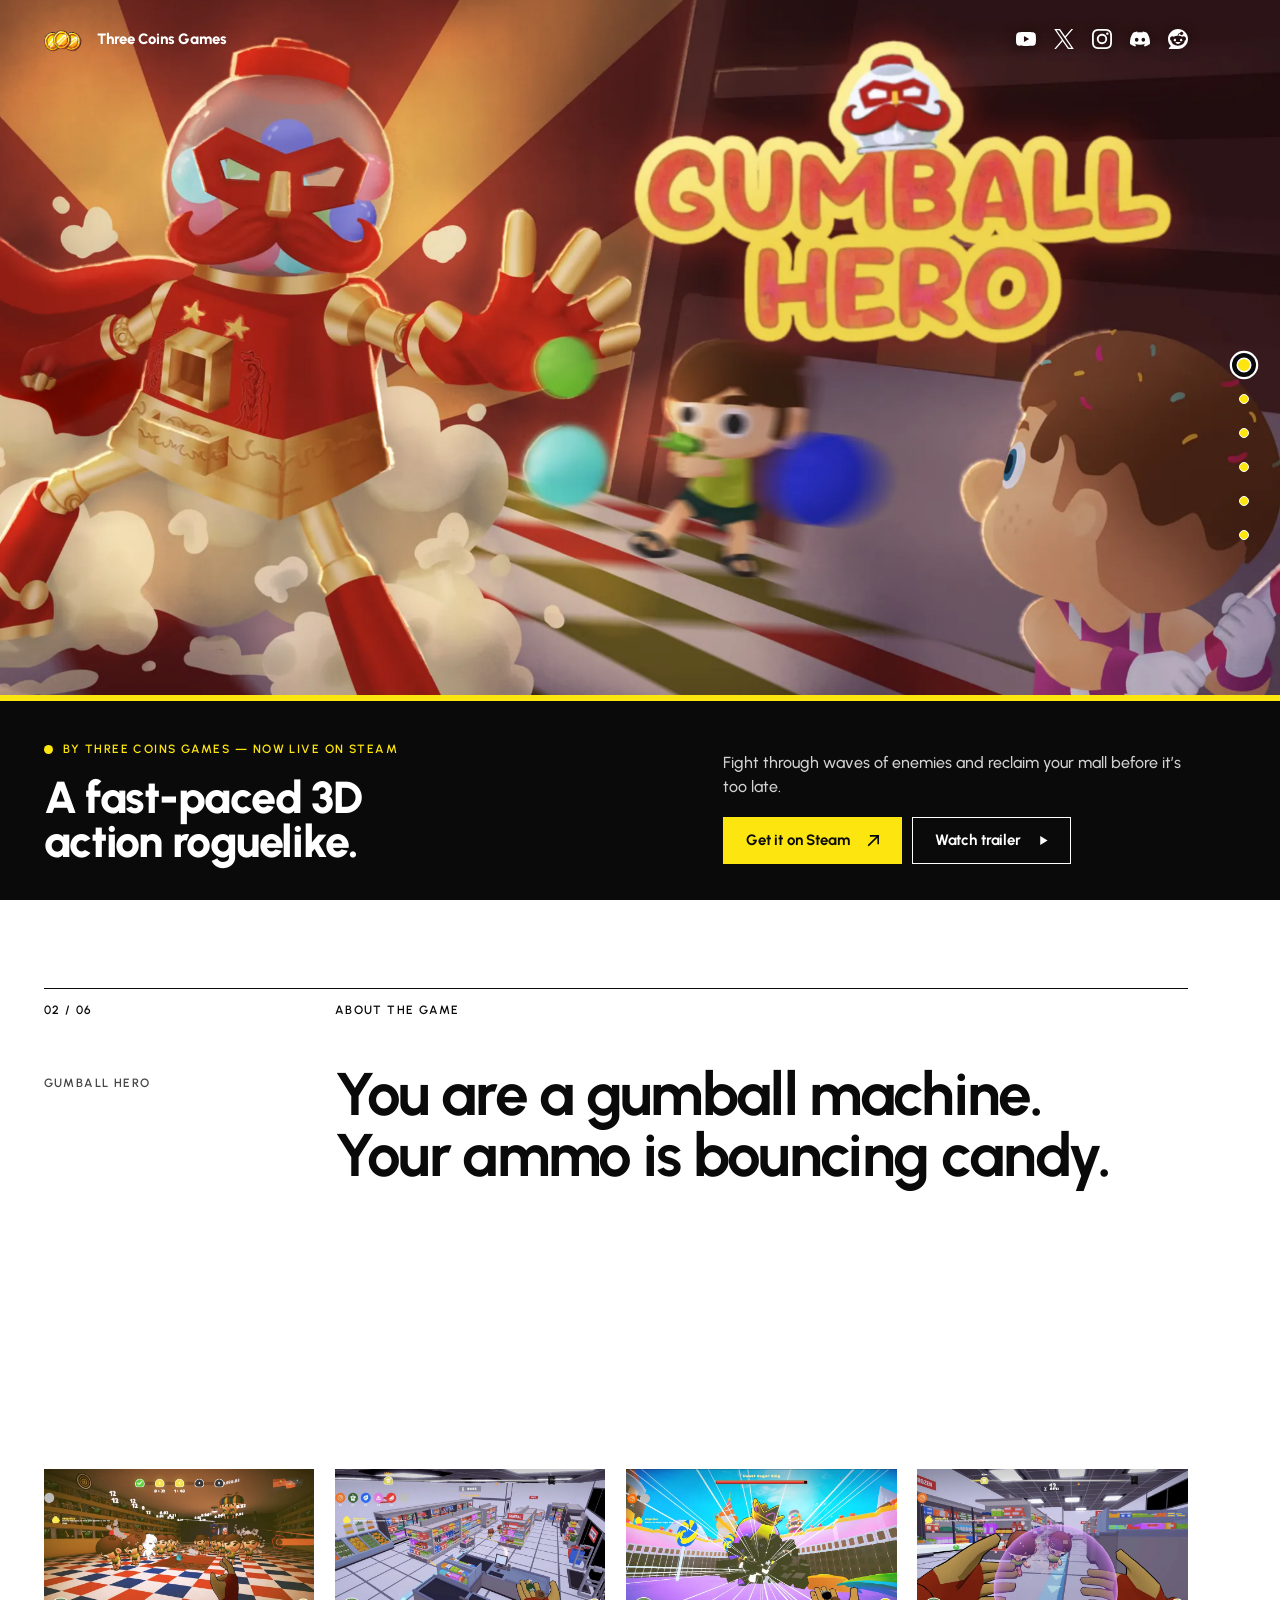
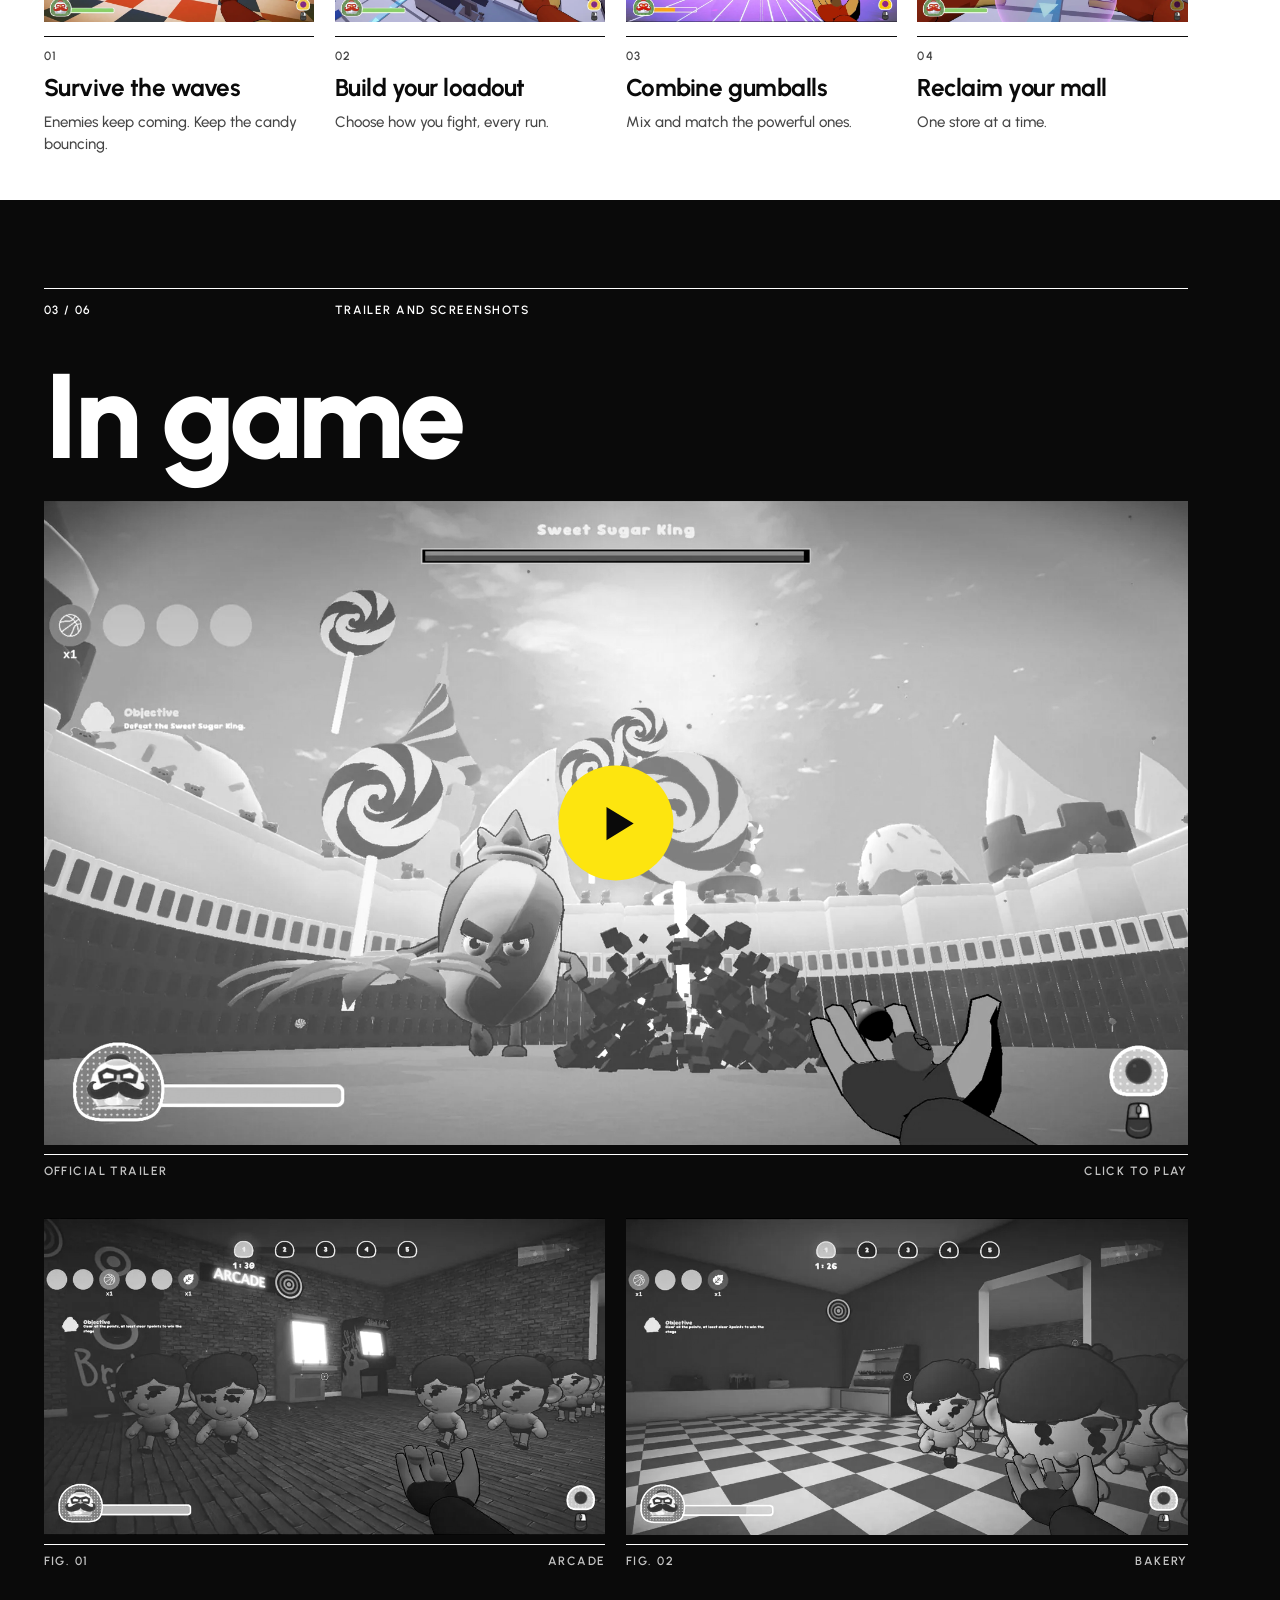
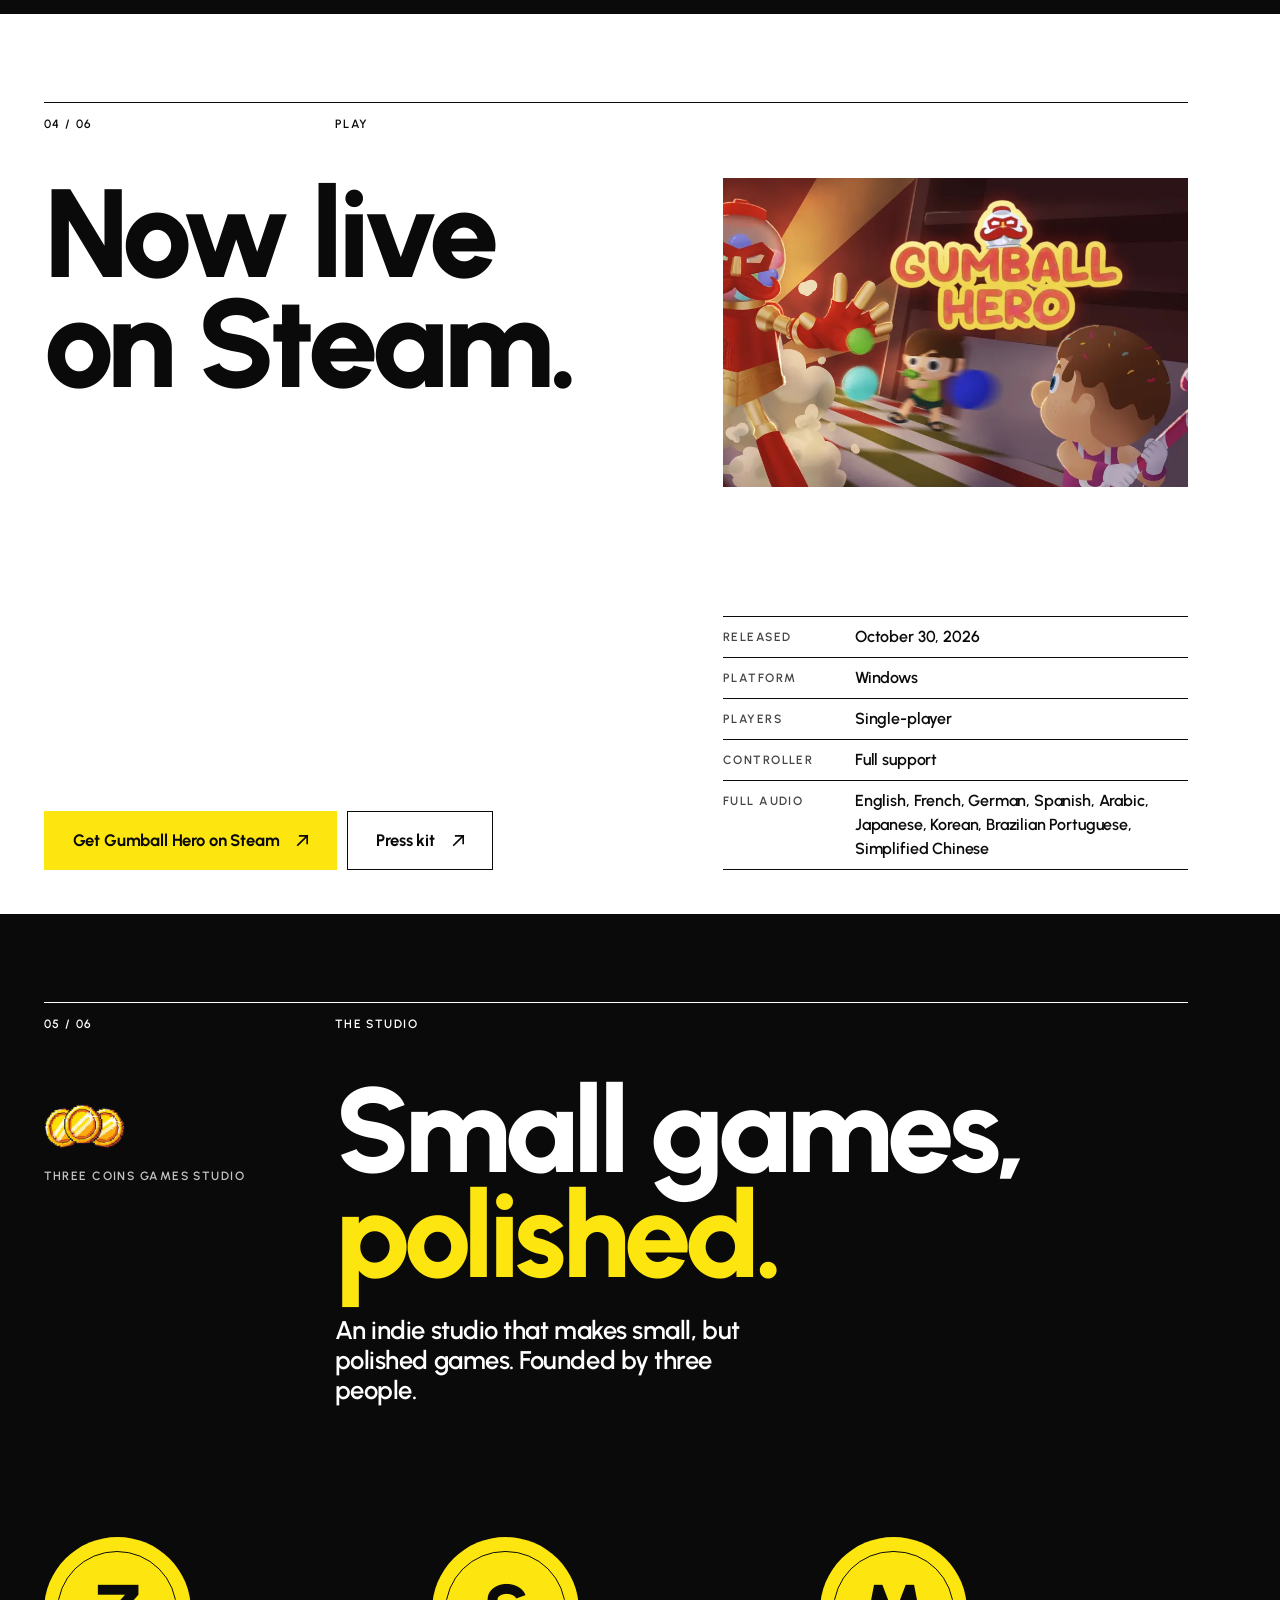
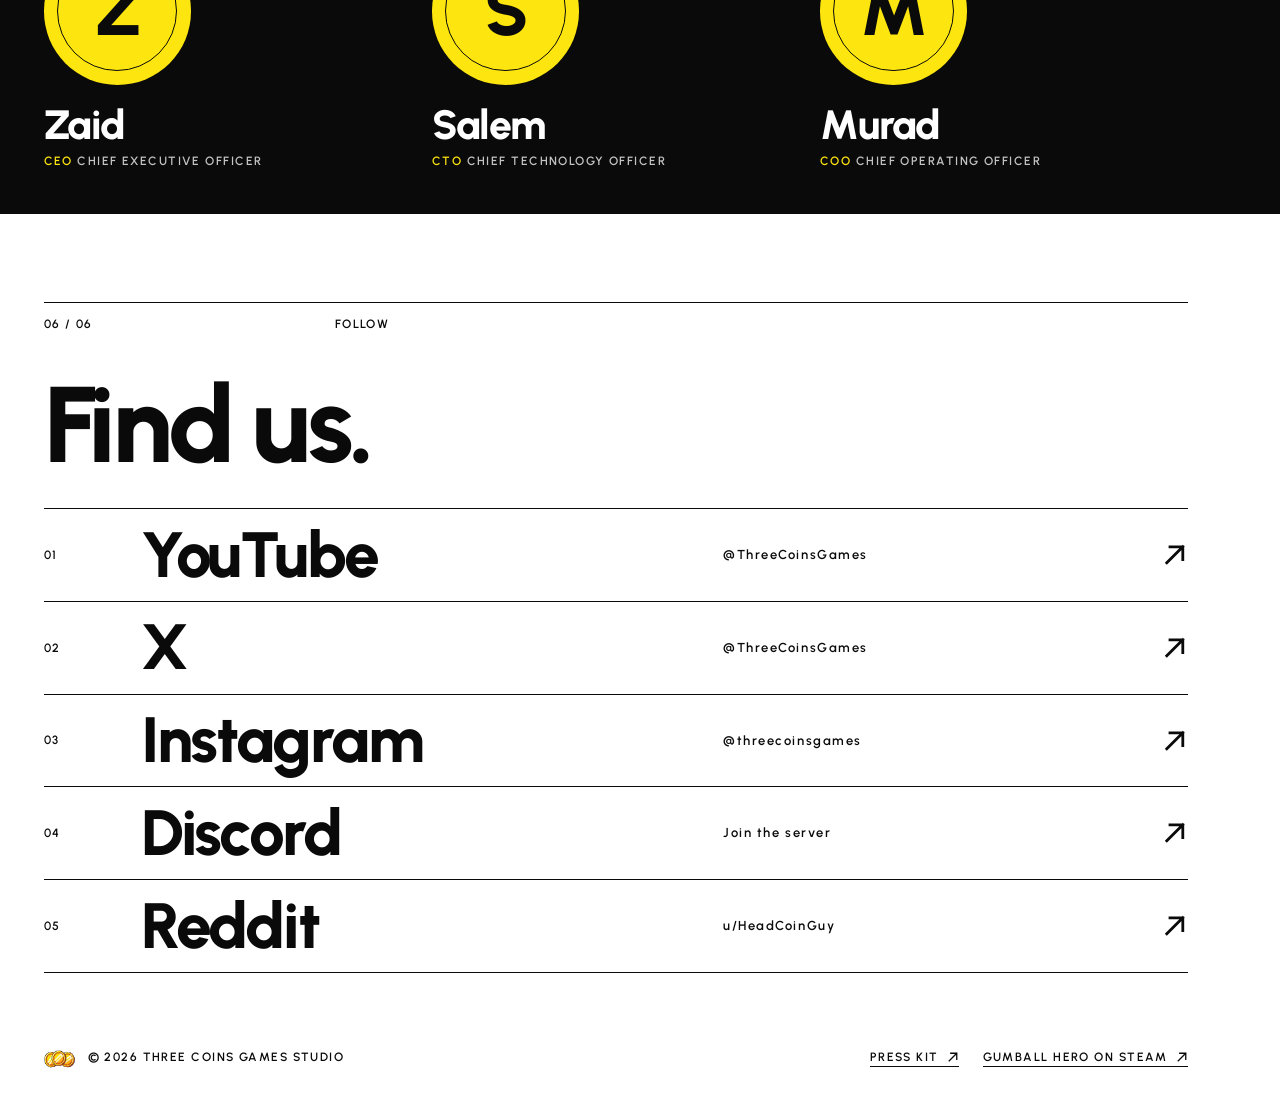
==== commit 5bef3a6a: "Apply design review: trailer, real game facts and tighter page Add the official trailer in a click-t" ====
--- a/index.html
+++ b/index.html
@@ -3,12 +3,43 @@
 <head>
   <meta charset="utf-8">
   <meta name="viewport" content="width=device-width, initial-scale=1">
-  <title>Three Coins Games Studio — Gumball Hero</title>
-  <meta name="description" content="Three Coins Games Studio is an indie studio that makes small, but polished games. Gumball Hero, our fast-paced 3D action roguelike, is live on Steam.">
+  <title>Gumball Hero — Now on Steam | Three Coins Games Studio</title>
+  <meta name="description" content="Gumball Hero is a fast-paced 3D action roguelike where you play as a gumball machine, from indie studio Three Coins Games. Now live on Steam.">
   <meta name="theme-color" content="#0a0a0a">
-  <meta property="og:title" content="Three Coins Games Studio — Gumball Hero">
-  <meta property="og:description" content="A fast-paced 3D action roguelike where you play as a gumball machine. Now live on Steam.">
+  <link rel="canonical" href="https://threecoinsgames.com/">
+  <meta property="og:site_name" content="Three Coins Games Studio">
   <meta property="og:type" content="website">
+  <meta property="og:url" content="https://threecoinsgames.com/">
+  <meta property="og:title" content="Gumball Hero — Now on Steam">
+  <meta property="og:description" content="A fast-paced 3D action roguelike where you play as a gumball machine, from indie studio Three Coins Games.">
+  <meta property="og:image" content="https://threecoinsgames.com/Assets/web/og-image.jpg">
+  <meta property="og:image:width" content="1200">
+  <meta property="og:image:height" content="630">
+  <meta property="og:image:alt" content="Gumball Hero key art: a caped gumball machine hero next to the game's logo.">
+  <meta name="twitter:card" content="summary_large_image">
+  <meta name="twitter:site" content="@ThreeCoinsGames">
+  <script type="application/ld+json">
+  {
+    "@context": "https://schema.org",
+    "@type": "VideoGame",
+    "name": "Gumball Hero",
+    "description": "A fast-paced 3D action roguelike where you play as a gumball machine, shooting bouncing candy to survive waves of enemies.",
+    "url": "https://store.steampowered.com/app/3403690/Gumball_Hero/",
+    "image": "https://threecoinsgames.com/Assets/web/og-image.jpg",
+    "datePublished": "2026-10-30",
+    "gamePlatform": "Windows",
+    "playMode": "SinglePlayer",
+    "genre": ["Action", "Roguelike"],
+    "author": { "@type": "Organization", "name": "Three Coins Games", "url": "https://threecoinsgames.com/" },
+    "trailer": {
+      "@type": "VideoObject",
+      "name": "Gumball Hero | Official Trailer",
+      "description": "Official trailer for Gumball Hero.",
+      "thumbnailUrl": "https://i.ytimg.com/vi/Dqm0rQ6fxek/maxresdefault.jpg",
+      "embedUrl": "https://www.youtube-nocookie.com/embed/Dqm0rQ6fxek"
+    }
+  }
+  </script>
   <link rel="icon" type="image/png" sizes="64x64" href="Assets/web/favicon-64.png">
   <link rel="apple-touch-icon" href="Assets/web/favicon-192.png">
 
@@ -30,7 +61,7 @@
 </svg>
 
 <a class="brand" href="#gumball-hero" aria-label="Three Coins Games Studio, back to top">
-  <img src="Assets/web/three-coins-logo.png" alt="" width="480" height="249">
+  <img src="Assets/web/three-coins-logo.png" alt="" width="240" height="173">
   <b>Three Coins Games</b>
 </a>
 
@@ -71,14 +102,14 @@
       <h1 class="sr">Gumball Hero</h1>
       <div class="g">
         <div class="hero-lead">
-          <p class="tag mono reveal" style="--i:0"><span class="pulse" aria-hidden="true"></span>01 — Now live on Steam</p>
+          <p class="tag mono reveal" style="--i:0"><span class="pulse" aria-hidden="true"></span>By Three Coins Games — Now live on Steam</p>
           <p class="hero-tagline reveal" style="--i:1">A fast-paced 3D action roguelike.</p>
         </div>
         <div class="hero-side">
-          <p class="hero-desc reveal" style="--i:2">Shoot bouncing candy to survive waves of enemies. Build your loadout, combine powerful gumballs, and reclaim your mall before it’s too late.</p>
+          <p class="hero-desc reveal" style="--i:2">Fight through waves of enemies and reclaim your mall before it’s too late.</p>
           <div class="actions reveal" style="--i:3">
-            <a class="btn" href="https://store.steampowered.com/app/3403690/Gumball_Hero/" target="_blank" rel="noopener">Play on Steam <svg class="arr" aria-hidden="true"><use href="#arrow"/></svg></a>
-            <a class="btn btn-ghost" href="https://drive.google.com/drive/folders/1xAV0SXfHlerOFCiBLTV20foD6JxZf7OY" target="_blank" rel="noopener">Press kit <svg class="arr" aria-hidden="true"><use href="#arrow"/></svg></a>
+            <a class="btn" href="https://store.steampowered.com/app/3403690/Gumball_Hero/" target="_blank" rel="noopener">Get it on Steam <svg class="arr" aria-hidden="true"><use href="#arrow"/></svg></a>
+            <a class="btn btn-ghost" href="https://www.youtube.com/watch?v=Dqm0rQ6fxek" target="_blank" rel="noopener" data-trailer>Watch trailer <svg class="play" viewBox="0 0 16 16" aria-hidden="true"><path d="M4 2.5v11l9-5.500z"/></svg></a>
           </div>
         </div>
       </div>
@@ -87,74 +118,89 @@
 
   <!-- 02 — About the game -->
   <section class="sec light" id="about" data-section data-theme="light">
-    <div class="rail mono"><span>02</span><span>About the game</span><span>Three Coins Games Studio</span><span>02 / 06</span></div>
+    <div class="rail mono"><span>02 / 06</span><span>About the game</span></div>
 
     <div class="g about-head">
       <p class="mono muted about-label reveal">Gumball Hero</p>
-      <h2 class="statement about-statement reveal" style="--i:1">A fast-paced 3D action roguelike where you play as a <span class="mark">gumball machine</span>, shooting <span class="mark">bouncing candy</span> to survive waves of enemies.</h2>
+      <h2 class="statement about-statement reveal" style="--i:1">You are a <span class="mark">gumball machine</span>. Your ammo is <span class="mark">bouncing candy</span>.</h2>
     </div>
 
     <ol class="g features">
-      <li class="reveal" style="--i:0"><span class="mono muted">01</span><h3>Shoot bouncing candy</h3><p class="muted">Survive waves of enemies with fast-paced 3D action.</p></li>
-      <li class="reveal" style="--i:1"><span class="mono muted">02</span><h3>Build your loadout</h3><p class="muted">Choose how you fight, every run.</p></li>
-      <li class="reveal" style="--i:2"><span class="mono muted">03</span><h3>Combine powerful gumballs</h3><p class="muted">Mix and match your ammunition.</p></li>
-      <li class="reveal" style="--i:3"><span class="mono muted">04</span><h3>Reclaim your mall</h3><p class="muted">Before it’s too late.</p></li>
+      <li class="reveal" style="--i:0">
+        <button class="zoom" type="button" data-shot aria-label="Enlarge screenshot: crowd of enemies in a toy store"><img src="Assets/web/shots/toy-store-960.webp" data-full="Assets/web/shots/toy-store-1920.webp" width="960" height="537" loading="lazy" alt="A crowd of enemies charges across a checkered floor in a toy store."></button>
+        <span class="mono muted n">01</span><h3>Survive the waves</h3><p class="muted">Enemies keep coming. Keep the candy bouncing.</p>
+      </li>
+      <li class="reveal" style="--i:1">
+        <button class="zoom" type="button" data-shot aria-label="Enlarge screenshot: gumball types at the supermarket checkout"><img src="Assets/web/shots/checkout-960.webp" data-full="Assets/web/shots/checkout-1920.webp" width="960" height="537" loading="lazy" alt="Looking over the checkout counters of a supermarket with an inventory of gumball types on screen."></button>
+        <span class="mono muted n">02</span><h3>Build your loadout</h3><p class="muted">Choose how you fight, every run.</p>
+      </li>
+      <li class="reveal" style="--i:2">
+        <button class="zoom" type="button" data-shot aria-label="Enlarge screenshot: a gumball hits the boss"><img src="Assets/web/shots/impact-960.webp" data-full="Assets/web/shots/impact-1920.webp" width="960" height="543" loading="lazy" alt="A gumball hits the Sweet Sugar King, bursting into chocolate chunks."></button>
+        <span class="mono muted n">03</span><h3>Combine gumballs</h3><p class="muted">Mix and match the powerful ones.</p>
+      </li>
+      <li class="reveal" style="--i:3">
+        <button class="zoom" type="button" data-shot aria-label="Enlarge screenshot: holding a bubble shield in a supermarket aisle"><img src="Assets/web/shots/aisle-960.webp" data-full="Assets/web/shots/aisle-1920.webp" width="960" height="537" loading="lazy" alt="Holding a purple bubble shield in a supermarket aisle as enemies approach."></button>
+        <span class="mono muted n">04</span><h3>Reclaim your mall</h3><p class="muted">One store at a time.</p>
+      </li>
     </ol>
   </section>
 
-  <!-- 03 — Screenshots -->
+  <!-- 03 — Trailer + screenshots -->
   <section class="sec dark" id="screenshots" data-section data-theme="dark">
-    <div class="rail mono"><span>03</span><span>Screenshots</span><span>Three Coins Games Studio</span><span>03 / 06</span></div>
-
-    <div class="g shots-head">
-      <h2 class="display reveal">In game</h2>
-      <p class="mono muted reveal" style="--i:1">07 images<br>Click to enlarge</p>
-    </div>
+    <div class="rail mono"><span>03 / 06</span><span>Trailer and screenshots</span></div>
+
+    <h2 class="display shots-title reveal">In game</h2>
+
+    <figure class="trailer reveal reveal-gray">
+      <a href="https://www.youtube.com/watch?v=Dqm0rQ6fxek" target="_blank" rel="noopener" data-trailer aria-label="Watch the Gumball Hero official trailer">
+        <img src="Assets/web/shots/boss-1920.webp" srcset="Assets/web/shots/boss-960.webp 960w, Assets/web/shots/boss-1920.webp 1920w" sizes="(max-width: 860px) 100vw, 90vw" width="1920" height="1085" loading="lazy" alt="Fighting the Sweet Sugar King boss among giant lollipops in a candy arena.">
+        <span class="trailer-play" aria-hidden="true"><svg viewBox="0 0 16 16"><path d="M4 2.500v11l9-5.500z"/></svg></span>
+      </a>
+      <figcaption class="mono muted"><span>Official trailer</span><span>Click to play</span></figcaption>
+    </figure>
 
     <div class="shots" id="shots">
-      <figure class="shot reveal reveal-gray"><button type="button" data-index="0" aria-label="Enlarge screenshot 1"><img src="Assets/GumballHeroScreenshot/ss_6d8ada47b8f682e6a72747aaf5aec194aaf15fac.800x600.jpg" alt="Fighting the Sweet Sugar King boss among giant lollipops in a candy arena." loading="lazy"></button><figcaption class="mono muted"><span>Fig. 01</span><span>Boss fight</span></figcaption></figure>
-      <figure class="shot reveal reveal-gray"><button type="button" data-index="1" aria-label="Enlarge screenshot 2"><img src="Assets/GumballHeroScreenshot/ss_1732bfb3cf9168449c67b9775c549a3e6c79f2ac.800x600.jpg" alt="A gumball hits the Sweet Sugar King, bursting into chocolate chunks." loading="lazy"></button><figcaption class="mono muted"><span>Fig. 02</span><span>Impact</span></figcaption></figure>
-      <figure class="shot reveal reveal-gray"><button type="button" data-index="2" aria-label="Enlarge screenshot 3"><img src="Assets/GumballHeroScreenshot/ss_8edbad5c2354434c845691329d9d3a93e9a75809.800x600.jpg" alt="Holding a purple bubble shield in a supermarket aisle as enemies approach." loading="lazy"></button><figcaption class="mono muted"><span>Fig. 03</span><span>Aisle</span></figcaption></figure>
-      <figure class="shot reveal reveal-gray"><button type="button" data-index="3" aria-label="Enlarge screenshot 4"><img src="Assets/GumballHeroScreenshot/ss_e2f0f6b1832852fc33966b2b3a438096a0280721.800x600.jpg" alt="Looking over the checkout counters of a supermarket with an inventory of gumball types on screen." loading="lazy"></button><figcaption class="mono muted"><span>Fig. 04</span><span>Checkout</span></figcaption></figure>
-      <figure class="shot reveal reveal-gray"><button type="button" data-index="4" aria-label="Enlarge screenshot 5"><img src="Assets/GumballHeroScreenshot/ss_1f67aaf1fe3ce1c9be534eab6eef2c0aaf731c3e.800x600.jpg" alt="A crowd of enemies charges across a checkered floor in a toy store." loading="lazy"></button><figcaption class="mono muted"><span>Fig. 05</span><span>Toy store</span></figcaption></figure>
-      <figure class="shot reveal reveal-gray"><button type="button" data-index="5" aria-label="Enlarge screenshot 6"><img src="Assets/GumballHeroScreenshot/ss_28381012b70074bc3004565f445f488056c67220.800x600.jpg" alt="Enemies rush toward the player in a brick-walled arcade." loading="lazy"></button><figcaption class="mono muted"><span>Fig. 06</span><span>Arcade</span></figcaption></figure>
-      <figure class="shot reveal reveal-gray"><button type="button" data-index="6" aria-label="Enlarge screenshot 7"><img src="Assets/GumballHeroScreenshot/ss_48a4742206280644953a1f51dc3a50102194f9ab.800x600.jpg" alt="A wave of enemies closes in on an orange checkered floor beside a bakery counter." loading="lazy"></button><figcaption class="mono muted"><span>Fig. 07</span><span>Bakery</span></figcaption></figure>
+      <figure class="shot reveal reveal-gray"><button class="zoom" type="button" data-shot aria-label="Enlarge screenshot: arcade"><img src="Assets/web/shots/arcade-960.webp" data-full="Assets/web/shots/arcade-1920.webp" width="960" height="543" loading="lazy" alt="Enemies rush toward the player in a brick-walled arcade."></button><figcaption class="mono muted"><span>Fig. 01</span><span>Arcade</span></figcaption></figure>
+      <figure class="shot reveal reveal-gray"><button class="zoom" type="button" data-shot aria-label="Enlarge screenshot: bakery"><img src="Assets/web/shots/bakery-960.webp" data-full="Assets/web/shots/bakery-1920.webp" width="960" height="543" loading="lazy" alt="A wave of enemies closes in on an orange checkered floor beside a bakery counter."></button><figcaption class="mono muted"><span>Fig. 02</span><span>Bakery</span></figcaption></figure>
     </div>
   </section>
 
   <!-- 04 — Play -->
   <section class="sec light" id="play" data-section data-theme="light">
-    <div class="rail mono"><span>04</span><span>Play</span><span>Three Coins Games Studio</span><span>04 / 06</span></div>
+    <div class="rail mono"><span>04 / 06</span><span>Play</span></div>
 
     <div class="g play-top">
       <h2 class="display play-title reveal">Now <span class="mark">live</span> on Steam.</h2>
-      <img class="play-icon reveal" style="--i:1" src="Assets/GumballHeroIcon.png" alt="Gumball Hero logo" width="512" height="512" loading="lazy">
+      <img class="play-art reveal" style="--i:1" src="Assets/web/hero-bg-1200.webp" width="1200" height="561" loading="lazy" alt="The Gumball Hero logo in the game's key art, above a kid armed with a candy blaster.">
     </div>
 
     <div class="g play-bottom">
       <div class="play-cta">
         <div class="actions reveal" style="--i:1">
-          <a class="btn btn-lg" href="https://store.steampowered.com/app/3403690/Gumball_Hero/" target="_blank" rel="noopener">Play Gumball Hero on Steam <svg class="arr" aria-hidden="true"><use href="#arrow"/></svg></a>
+          <a class="btn btn-lg" href="https://store.steampowered.com/app/3403690/Gumball_Hero/" target="_blank" rel="noopener">Get Gumball Hero on Steam <svg class="arr" aria-hidden="true"><use href="#arrow"/></svg></a>
           <a class="btn btn-ghost btn-lg" href="https://drive.google.com/drive/folders/1xAV0SXfHlerOFCiBLTV20foD6JxZf7OY" target="_blank" rel="noopener">Press kit <svg class="arr" aria-hidden="true"><use href="#arrow"/></svg></a>
         </div>
       </div>
 
       <dl class="facts">
-        <div class="reveal" style="--i:1"><dt class="mono muted">Title</dt><dd>Gumball Hero</dd></div>
-        <div class="reveal" style="--i:2"><dt class="mono muted">Developer</dt><dd>Three Coins Games Studio</dd></div>
-        <div class="reveal" style="--i:3"><dt class="mono muted">Genre</dt><dd>Action roguelike</dd></div>
-        <div class="reveal" style="--i:4"><dt class="mono muted">Format</dt><dd>3D</dd></div>
-        <div class="reveal" style="--i:5"><dt class="mono muted">Available</dt><dd>Steam — live now</dd></div>
+        <div class="reveal" style="--i:1"><dt class="mono muted">Released</dt><dd>October 30, 2026</dd></div>
+        <div class="reveal" style="--i:2"><dt class="mono muted">Platform</dt><dd>Windows</dd></div>
+        <div class="reveal" style="--i:3"><dt class="mono muted">Players</dt><dd>Single-player</dd></div>
+        <div class="reveal" style="--i:4"><dt class="mono muted">Controller</dt><dd>Full support</dd></div>
+        <div class="reveal" style="--i:5"><dt class="mono muted">Full audio</dt><dd>English, French, German, Spanish, Arabic, Japanese, Korean, Brazilian Portuguese, Simplified Chinese</dd></div>
       </dl>
     </div>
   </section>
 
   <!-- 05 — Studio -->
   <section class="sec dark" id="studio" data-section data-theme="dark">
-    <div class="rail mono"><span>05</span><span>The studio</span><span>Three Coins Games Studio</span><span>05 / 06</span></div>
+    <div class="rail mono"><span>05 / 06</span><span>The studio</span></div>
 
     <div class="g studio-head">
-      <p class="mono muted studio-label reveal">Three Coins Games Studio</p>
+      <div class="studio-label reveal">
+        <img src="Assets/web/three-coins-logo.png" width="240" height="173" loading="lazy" alt="Three Coins Games logo: three gold pixel-art coins.">
+        <p class="mono muted">Three Coins Games Studio</p>
+      </div>
       <div class="studio-copy">
         <h2 class="display reveal" style="--i:1">Small games, <span class="y">polished.</span></h2>
         <p class="studio-lede reveal" style="--i:2">An indie studio that makes small, but polished games. Founded by three people.</p>
@@ -170,7 +216,7 @@
 
   <!-- 06 — Follow -->
   <section class="sec light" id="follow" data-section data-theme="light">
-    <div class="rail mono"><span>06</span><span>Follow</span><span>Three Coins Games Studio</span><span>06 / 06</span></div>
+    <div class="rail mono"><span>06 / 06</span><span>Follow</span></div>
 
     <h2 class="display follow-title reveal">Find us.</h2>
 
@@ -180,12 +226,14 @@
       <li class="reveal" style="--i:2"><a href="https://www.instagram.com/threecoinsgames" target="_blank" rel="noopener"><span class="i mono">03</span><span class="name">Instagram</span><span class="handle mono">@threecoinsgames</span><svg class="go arr" aria-hidden="true"><use href="#arrow"/></svg></a></li>
       <li class="reveal" style="--i:3"><a href="https://discord.com/invite/pqGjjZPg3r" target="_blank" rel="noopener"><span class="i mono">04</span><span class="name">Discord</span><span class="handle mono">Join the server</span><svg class="go arr" aria-hidden="true"><use href="#arrow"/></svg></a></li>
       <li class="reveal" style="--i:4"><a href="https://www.reddit.com/user/HeadCoinGuy/" target="_blank" rel="noopener"><span class="i mono">05</span><span class="name">Reddit</span><span class="handle mono">u/HeadCoinGuy</span><svg class="go arr" aria-hidden="true"><use href="#arrow"/></svg></a></li>
-      <li class="reveal" style="--i:5"><a href="https://drive.google.com/drive/folders/1xAV0SXfHlerOFCiBLTV20foD6JxZf7OY" target="_blank" rel="noopener"><span class="i mono">06</span><span class="name">Press kit</span><span class="handle mono">Gumball Hero</span><svg class="go arr" aria-hidden="true"><use href="#arrow"/></svg></a></li>
     </ul>
 
     <footer class="foot mono">
-      <span>© 2026 Three Coins Games Studio</span>
-      <a href="https://store.steampowered.com/app/3403690/Gumball_Hero/" target="_blank" rel="noopener">Gumball Hero on Steam <svg class="arr" aria-hidden="true"><use href="#arrow"/></svg></a>
+      <span class="foot-id"><img src="Assets/web/three-coins-logo.png" width="240" height="173" loading="lazy" alt="">© 2026 Three Coins Games Studio</span>
+      <span class="foot-links">
+        <a href="https://drive.google.com/drive/folders/1xAV0SXfHlerOFCiBLTV20foD6JxZf7OY" target="_blank" rel="noopener">Press kit <svg class="arr" aria-hidden="true"><use href="#arrow"/></svg></a>
+        <a href="https://store.steampowered.com/app/3403690/Gumball_Hero/" target="_blank" rel="noopener">Gumball Hero on Steam <svg class="arr" aria-hidden="true"><use href="#arrow"/></svg></a>
+      </span>
     </footer>
   </section>
 
@@ -193,9 +241,9 @@
 
 <dialog class="lb" id="lightbox" aria-label="Screenshot viewer">
   <div class="lb-inner">
-    <img id="lb-img" src="" alt="">
+    <img id="lb-img" src="data:," alt="">
     <div class="lb-bar mono">
-      <span id="lb-count">01 / 07</span>
+      <span id="lb-count">01 / 06</span>
       <span class="lb-actions">
         <button type="button" id="lb-prev">← Prev</button>
         <button type="button" id="lb-next">Next →</button>
@@ -205,6 +253,19 @@
   </div>
 </dialog>
 
+<dialog class="lb" id="trailer-dialog" aria-label="Gumball Hero official trailer">
+  <div class="lb-inner lb-inner-video">
+    <div class="lb-video" id="trailer-frame"></div>
+    <div class="lb-bar mono">
+      <span>Official trailer</span>
+      <span class="lb-actions">
+        <a class="lb-link" href="https://www.youtube.com/watch?v=Dqm0rQ6fxek" target="_blank" rel="noopener">YouTube ↗</a>
+        <button type="button" id="trailer-close">Close ✕</button>
+      </span>
+    </div>
+  </div>
+</dialog>
+
 <script src="js/main.js"></script>
 </body>
 </html>
--- a/css/style.css
+++ b/css/style.css
@@ -33,6 +33,7 @@
 body {
   font-family: var(--sans);
   font-size: clamp(16px, 1.1vw, 19px);
+  font-weight: 500;
   line-height: 1.5;
   background: var(--k);
   color: var(--w);
@@ -61,7 +62,7 @@
   text-transform: uppercase;
   line-height: 1.5;
 }
-.muted { color: color-mix(in srgb, var(--fg, currentColor) 66%, transparent); }
+.muted { color: color-mix(in srgb, var(--fg, currentColor) 76%, transparent); }
 .y     { color: var(--y); }
 
 .display {
@@ -75,18 +76,19 @@
   font-weight: 700;
   font-size: clamp(30px, 4.7vw, 84px);
   line-height: 1.02;
-  letter-spacing: -.038em;
+  letter-spacing: -.028em;
   text-wrap: balance;
 }
 
 /* Marker highlight — solid yellow wipes in when the text is in focus */
 .mark {
-  background: linear-gradient(var(--y), var(--y)) 0 90% / 0% .44em no-repeat;
+  background: linear-gradient(var(--y), var(--y)) 0 var(--mp, 90%) / 0% var(--mh, .44em) no-repeat;
   transition: background-size .9s var(--ease) .45s;
   -webkit-box-decoration-break: clone;
           box-decoration-break: clone;
 }
-.in-focus .mark, html:not(.js) .mark { background-size: 100% .44em; }
+.in-focus .mark, html:not(.js) .mark { background-size: 100% var(--mh, .44em); }
+.display .mark { --mp: 78%; --mh: .3em; }
 
 /* ---------- Layout primitives ---------- */
 
@@ -117,10 +119,8 @@
   padding-top: 12px;
   margin-bottom: clamp(28px, 5vh, 56px);
 }
-.rail span:nth-child(1) { grid-column: 1 / 2; }
-.rail span:nth-child(2) { grid-column: 2 / 7; }
-.rail span:nth-child(3) { grid-column: 7 / 11; }
-.rail span:nth-child(4) { grid-column: 11 / 13; text-align: right; }
+.rail span:nth-child(1) { grid-column: 1 / 4; }
+.rail span:nth-child(2) { grid-column: 4 / 13; }
 
 /* ---------- Brand + dot navigation ---------- */
 
@@ -131,7 +131,7 @@
   color: var(--w);
   transition: opacity .35s;
 }
-/* Brand + socials only show over the hero; every other section carries the studio name in its rail */
+/* Brand + socials only show over the hero, so they never sit on top of body copy */
 html[data-scrolled] .brand,
 html[data-scrolled] .socials {
   opacity: 0; visibility: hidden; pointer-events: none;
@@ -139,7 +139,7 @@
 }
 .brand img { height: 30px; width: auto; }
 .brand b {
-  font-weight: 800; font-size: 15px; line-height: 1; letter-spacing: -.02em;
+  font-weight: 800; font-size: 15px; line-height: 1; letter-spacing: -.01em;
 }
 
 .socials {
@@ -223,6 +223,7 @@
 .light .btn:hover, .light .btn:focus-visible { color: var(--y); }
 .dark  .btn { --sweep: var(--w); }
 .arr { width: 15px; height: 15px; flex: none; transition: transform .35s var(--ease); }
+.play { width: 13px; height: 13px; flex: none; fill: currentColor; }
 .btn:hover .arr, .links a:hover .arr, .foot a:hover .arr { transform: translate(3px, -3px); }
 
 .btn-ghost {
@@ -278,10 +279,10 @@
   margin-top: 14px;
   font-weight: 800;
   font-size: clamp(28px, 3.5vw, 58px);
-  line-height: .96; letter-spacing: -.045em;
+  line-height: 1; letter-spacing: -.028em;
   text-wrap: balance;
 }
-.hero-desc { max-width: 46ch; color: color-mix(in srgb, var(--w) 72%, transparent); }
+.hero-desc { max-width: 46ch; color: color-mix(in srgb, var(--w) 82%, transparent); }
 .hero-side .actions { margin-top: 18px; }
 
 /* ---------- 02 About ---------- */
@@ -291,51 +292,63 @@
 .about-statement { grid-column: 4 / 13; }
 .features {
   margin-top: auto;
-  padding-top: clamp(48px, 9vh, 110px);
+  padding-top: clamp(32px, 6vh, 72px);
   row-gap: 28px;
 }
 .features li {
   grid-column: span 3;
   display: flex; flex-direction: column; gap: 10px;
-  border-top: 1.5px solid var(--fg);
-  padding-top: 14px;
-}
+}
+.features .n { border-top: 1.5px solid var(--fg); margin-top: 4px; padding-top: 10px; }
 .features h3 {
   font-weight: 700;
   font-size: clamp(20px, 1.9vw, 31px);
-  line-height: 1.04; letter-spacing: -.035em;
+  line-height: 1.08; letter-spacing: -.02em;
 }
 .features p { max-width: 30ch; font-size: .94em; }
 
 /* ---------- 03 Screenshots ---------- */
 
-.shots-head { align-items: end; margin-bottom: clamp(24px, 4vh, 44px); }
-.shots-head .display { grid-column: 1 / 9; }
-.shots-head p { grid-column: 10 / 13; text-align: right; }
+.shots-title { margin-bottom: clamp(20px, 3.5vh, 40px); }
+
+.trailer { margin-bottom: clamp(20px, 3vw, 40px); }
+.trailer a {
+  position: relative; display: block; overflow: hidden; background: var(--k);
+}
+.trailer img {
+  width: 100%; height: auto; aspect-ratio: 16 / 9; object-fit: cover;
+  transition: transform 1.1s var(--ease), filter .9s ease, opacity .9s ease;
+}
+.trailer-play {
+  position: absolute; left: 50%; top: 50%;
+  width: clamp(72px, 9vw, 132px); aspect-ratio: 1; border-radius: 50%;
+  display: grid; place-items: center;
+  background: var(--y); color: #0a0a0a;
+  transform: translate(-50%, -50%);
+  transition: transform .45s var(--ease);
+}
+.trailer-play svg { width: 42%; height: 42%; fill: currentColor; margin-left: 5%; }
+.trailer a:hover img { transform: scale(1.02); }
+.trailer a:hover .trailer-play { transform: translate(-50%, -50%) scale(1.1); }
+.trailer a:focus-visible { outline-offset: -6px; }
 
 .shots {
-  display: grid; grid-template-columns: repeat(12, minmax(0, 1fr));
-  gap: clamp(20px, 3vw, 40px) var(--gap);
+  display: grid; grid-template-columns: repeat(2, minmax(0, 1fr));
+  gap: var(--gap);
   align-items: start;
 }
-.shot:nth-child(1) { grid-column: 1 / 9; }
-.shot:nth-child(2) { grid-column: 9 / 13; align-self: end; }
-.shot:nth-child(3) { grid-column: 1 / 5; }
-.shot:nth-child(4) { grid-column: 5 / 9; }
-.shot:nth-child(5) { grid-column: 9 / 13; }
-.shot:nth-child(6) { grid-column: 1 / 6; }
-.shot:nth-child(7) { grid-column: 6 / 13; }
-
-.shot button {
+
+.zoom {
   display: block; width: 100%; padding: 0; border: 0;
   background: var(--k); overflow: hidden; cursor: zoom-in;
 }
-.shot img {
-  width: 100%; aspect-ratio: 16 / 9; object-fit: cover;
+.zoom img {
+  width: 100%; height: auto; aspect-ratio: 16 / 9; object-fit: cover;
   transition: transform 1.1s var(--ease), filter .9s ease, opacity .9s ease;
 }
-.shot button:hover img { transform: scale(1.04); }
-.shot figcaption {
+.zoom:hover img { transform: scale(1.04); }
+.zoom:focus-visible { outline-offset: -4px; }
+.shot figcaption, .trailer figcaption {
   display: flex; justify-content: space-between; gap: 12px;
   margin-top: 9px; padding-top: 7px;
   border-top: 1.5px solid var(--fg);
@@ -343,18 +356,19 @@
 
 /* ---------- 04 Play ---------- */
 
-.play-title { grid-column: 1 / 10; font-size: clamp(60px, 11.6vw, 220px); }
-.play-icon {
-  grid-column: 10 / 13; justify-self: end; align-self: start;
-  width: clamp(150px, 19vw, 320px); height: auto; margin: -4% -4% 0 0;
-}
-.play-bottom { margin-top: auto; padding-top: clamp(40px, 8vh, 96px); row-gap: 32px; align-items: end; }
+.play-top { align-items: start; row-gap: 20px; }
+.play-title { grid-column: 1 / 8; font-size: clamp(60px, 9.8vw, 190px); }
+.play-art {
+  grid-column: 8 / 13; width: 100%; height: auto;
+  aspect-ratio: 3 / 2; object-fit: cover; object-position: 82% 30%;
+}
+.play-bottom { margin-top: auto; padding-top: clamp(24px, 4vh, 48px); row-gap: 28px; align-items: end; }
 .play-cta { grid-column: 1 / 7; }
 .play-cta .actions { margin-top: 0; }
 .facts { grid-column: 8 / 13; }
 .facts div {
   display: grid; grid-template-columns: 7.5em 1fr; gap: 12px;
-  padding: 11px 0;
+  padding: 8px 0;
   border-top: 1.5px solid var(--fg);
 }
 .facts div:last-child { border-bottom: 1.5px solid var(--fg); }
@@ -365,11 +379,12 @@
 
 .studio-head { row-gap: 18px; }
 .studio-label { grid-column: 1 / 4; padding-top: .8em; }
+.studio-label img { width: clamp(72px, 7vw, 112px); height: auto; margin-bottom: 12px; }
 .studio-copy { grid-column: 4 / 13; }
 .studio-lede {
   max-width: 28ch; margin-top: clamp(20px, 3vh, 36px);
   font-weight: 600;
-  font-size: clamp(20px, 2vw, 34px); line-height: 1.12; letter-spacing: -.03em;
+  font-size: clamp(20px, 2vw, 34px); line-height: 1.16; letter-spacing: -.018em;
 }
 .team { margin-top: auto; padding-top: clamp(40px, 8vh, 96px); row-gap: 40px; perspective: 900px; }
 .team li { grid-column: span 4; display: flex; flex-direction: column; align-items: flex-start; gap: 6px; }
@@ -379,7 +394,7 @@
   display: grid; place-items: center;
   margin-bottom: 14px;
   background: var(--y); color: #0a0a0a;
-  font-weight: 800; letter-spacing: -.05em;
+  font-weight: 800; letter-spacing: -.02em;
   font-size: clamp(48px, 5.6vw, 92px);
   transition: transform 1.1s var(--ease);
 }
@@ -390,7 +405,7 @@
 .team li:hover .coin { transform: rotateY(360deg); }
 .team h3 {
   font-weight: 800;
-  font-size: clamp(30px, 3.2vw, 54px); line-height: 1; letter-spacing: -.045em;
+  font-size: clamp(30px, 3.2vw, 54px); line-height: 1; letter-spacing: -.028em;
 }
 
 /* ---------- 06 Follow ---------- */
@@ -411,7 +426,7 @@
 .links .name {
   grid-column: 2 / 8;
   font-weight: 800;
-  font-size: clamp(34px, 5vw, 84px); line-height: 1; letter-spacing: -.05em;
+  font-size: clamp(34px, 5vw, 84px); line-height: 1.04; letter-spacing: -.032em;
 }
 .links .handle { grid-column: 8 / 12; text-transform: none; font-size: 13px; }
 .links .go     { grid-column: 12 / 13; justify-self: end; width: clamp(18px, 2vw, 30px); height: clamp(18px, 2vw, 30px); }
@@ -424,6 +439,9 @@
   display: flex; flex-wrap: wrap; justify-content: space-between; align-items: center; gap: 12px 24px;
   margin-top: auto; padding-top: 28px;
 }
+.foot-id { display: inline-flex; align-items: center; gap: 10px; }
+.foot-id img { width: 34px; height: auto; }
+.foot-links { display: flex; flex-wrap: wrap; gap: 8px 24px; }
 .foot a { display: inline-flex; align-items: center; gap: 8px; border-bottom: 1.5px solid currentColor; }
 .foot .arr { width: 12px; height: 12px; }
 
@@ -438,8 +456,8 @@
 .js .reveal.in-focus {
   opacity: 1; transform: none;
   transition:
-    opacity .95s ease calc(var(--i, 0) * 85ms),
-    transform 1.15s var(--ease) calc(var(--i, 0) * 85ms);
+    opacity .6s ease calc(var(--i, 0) * 50ms),
+    transform .8s var(--ease) calc(var(--i, 0) * 50ms);
 }
 
 /* Screenshots keep their place; out of focus they drop to dim black & white */
@@ -456,29 +474,31 @@
 .lb[open] { display: grid; place-items: center; }
 .lb::backdrop { background: rgba(0, 0, 0, .94); }
 .lb-inner { width: min(92vw, 1180px); display: grid; gap: 14px; }
+.lb-inner-video { width: min(92vw, calc((100vh - 110px) * 16 / 9)); }
+.lb-video { width: 100%; aspect-ratio: 16 / 9; background: var(--k); }
+.lb-video iframe { display: block; width: 100%; height: 100%; border: 0; }
 .lb img { width: 100%; max-height: 78vh; object-fit: contain; background: var(--k); }
 .lb-bar { display: flex; justify-content: space-between; align-items: center; gap: 16px; }
 .lb-actions { display: flex; gap: 8px; }
-.lb button {
+.lb button, .lb-link {
   font-family: var(--mono); font-size: 12px; font-weight: 600; letter-spacing: .12em; text-transform: uppercase;
   padding: 10px 14px; background: transparent; border: 1.5px solid var(--w); cursor: pointer;
   transition: background-color .2s, color .2s, border-color .2s;
 }
-.lb button:hover, .lb button:focus-visible { background: var(--y); color: #0a0a0a; border-color: var(--y); }
+.lb button:hover, .lb button:focus-visible, .lb-link:hover, .lb-link:focus-visible { background: var(--y); color: #0a0a0a; border-color: var(--y); }
 
 /* ---------- Responsive ---------- */
 
 @media (max-width: 1024px) {
-  .features li { grid-column: span 6; }
   .play-cta { grid-column: 1 / -1; }
   .facts { grid-column: 1 / -1; }
 }
 
 @media (max-width: 860px) {
+  :root { --navw: 14px; }
   .sec { padding-top: 76px; }
-  .rail span:nth-child(3) { display: none; }
-  .rail span:nth-child(2) { grid-column: 2 / 9; }
-  .rail span:nth-child(4) { grid-column: 9 / 13; }
+  .rail span:nth-child(1) { grid-column: 1 / 5; }
+  .rail span:nth-child(2) { grid-column: 5 / 13; }
 
   .brand b { font-size: 14px; }
   .brand img { height: 26px; }
@@ -486,24 +506,36 @@
   .socials { top: 46px; left: calc(var(--m) - 8px); right: auto; height: auto; }
   .socials a { width: 34px; height: 34px; }
   .socials svg { width: 18px; height: 18px; }
-  .dots a { width: 24px; height: 24px; }
+  .dots { right: 0; }
+  .dots ol { gap: 0; }
+  .dots a { width: 34px; height: 38px; } /* larger tap target, same small dot */
   .dots a::before { width: 8px; height: 8px; }
   .dots a::after { display: none; }
 
-  .hero-media { min-height: 46svh; }
+  .hero-media { min-height: 36svh; }
+  .hero-panel { padding-right: var(--m); }
+  .hero .actions { flex-wrap: nowrap; gap: 8px; }
+  .hero .btn { flex: 1 1 0; justify-content: space-between; gap: 8px; padding: 14px 12px 14px 14px; font-size: 14px; white-space: nowrap; }
   .hero-media img { object-position: 80% 36%; }
   .hero-lead, .hero-side { grid-column: 1 / -1; }
 
   .about-label, .studio-label { grid-column: 1 / -1; padding-top: 0; }
   .about-statement, .studio-copy { grid-column: 1 / -1; }
 
-  .shots-head .display { grid-column: 1 / -1; }
-  .shots-head p { grid-column: 1 / -1; text-align: left; margin-top: 14px; }
-  .shot:nth-child(n) { grid-column: 1 / -1; align-self: start; }
-
-  .play-title { grid-column: 1 / -1; }
-  .play-icon { grid-column: 1 / -1; grid-row: 1; justify-self: start; width: 140px; margin: 0 0 8px -12px; }
-  .play-title { grid-row: 2; }
+  /* Features and screenshots swipe sideways instead of stacking into a long column */
+  .features, .shots {
+    display: flex; gap: 12px;
+    overflow-x: auto; overflow-y: hidden;
+    scroll-snap-type: x mandatory; scrollbar-width: none;
+    margin-right: calc(-1 * (var(--m) + var(--navw)));
+    padding-right: calc(var(--m) + var(--navw));
+  }
+  .features::-webkit-scrollbar, .shots::-webkit-scrollbar { display: none; }
+  .features li, .shot { flex: 0 0 min(78vw, 420px); scroll-snap-align: start; }
+
+  .play-title { grid-column: 1 / -1; font-size: clamp(56px, 17vw, 130px); }
+  .play-art { grid-column: 1 / -1; aspect-ratio: 16 / 9; object-position: 80% 30%; }
+  .play-cta .btn { flex: 1 1 100%; justify-content: space-between; }
   .team li { grid-column: 1 / -1; flex-direction: row; flex-wrap: wrap; align-items: center; column-gap: 20px; }
   .team .coin { margin-bottom: 0; width: 96px; font-size: 44px; grid-row: span 2; }
   .team h3, .team p { flex: 1 1 calc(100% - 120px); }
@@ -511,11 +543,10 @@
   .links .i { grid-column: 1 / 3; }
   .links .name { grid-column: 3 / 12; }
   .links .handle { grid-column: 3 / 12; grid-row: 2; }
-  .links .go { grid-column: 12 / 13; grid-row: 1 / span 2; }
+  .links .go { grid-column: 12 / 13; grid-row: 1 / span 2; margin-right: 8px; } /* clear of the active dot */
 }
 
 @media (max-width: 520px) {
-  .features li { grid-column: 1 / -1; }
   .facts div { grid-template-columns: 6.5em 1fr; }
 }
 
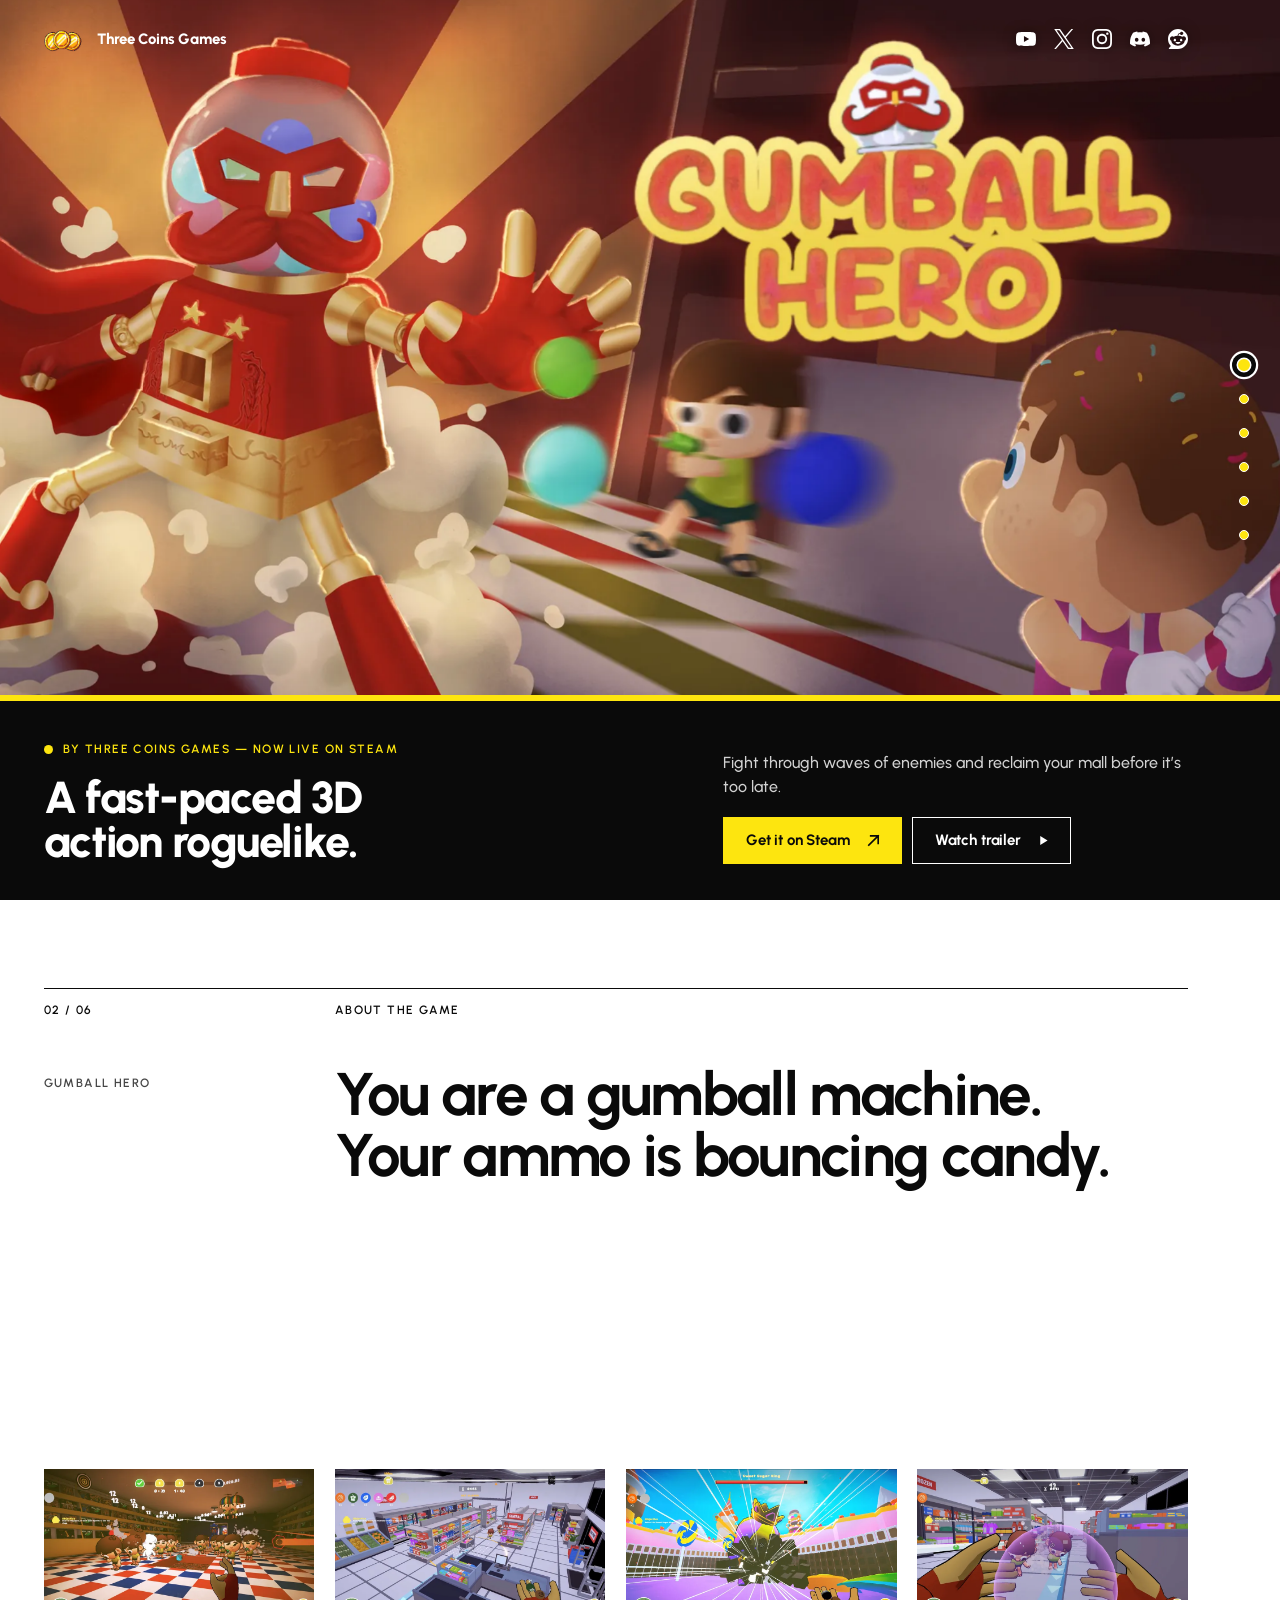
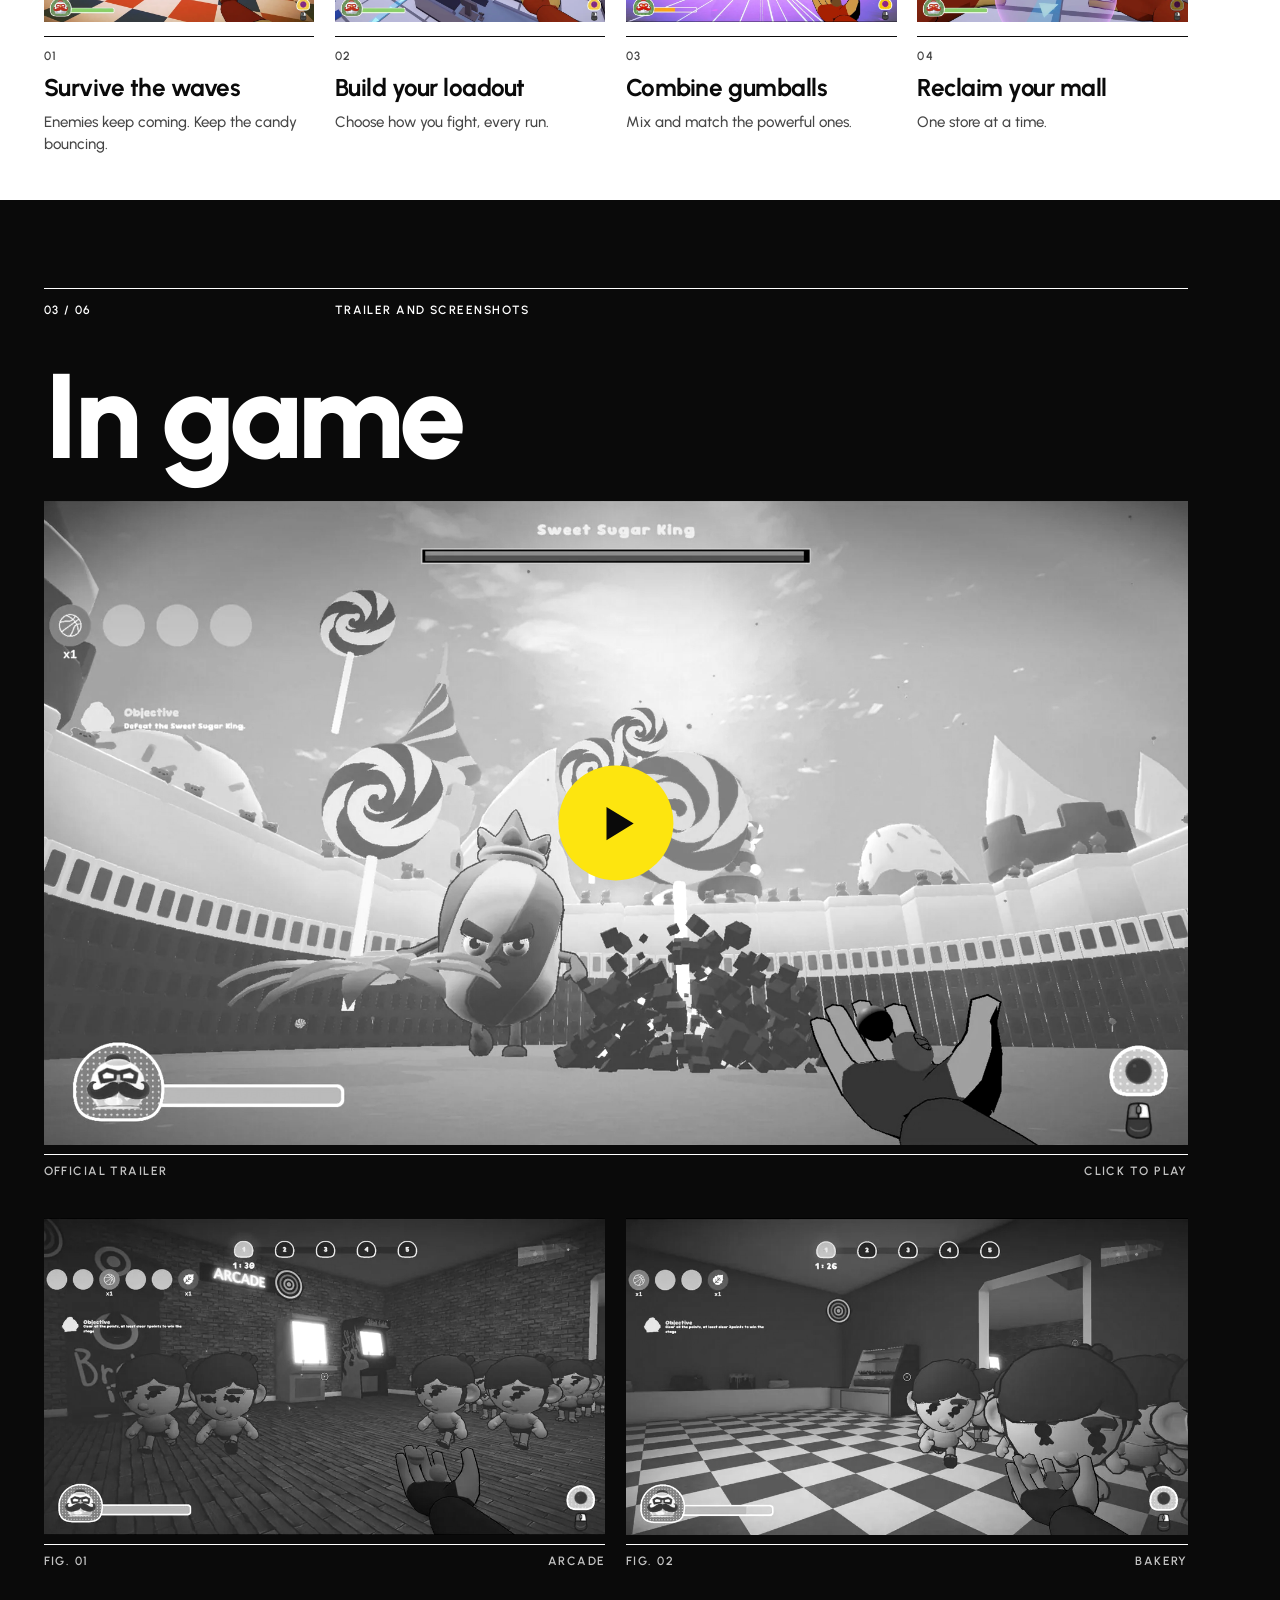
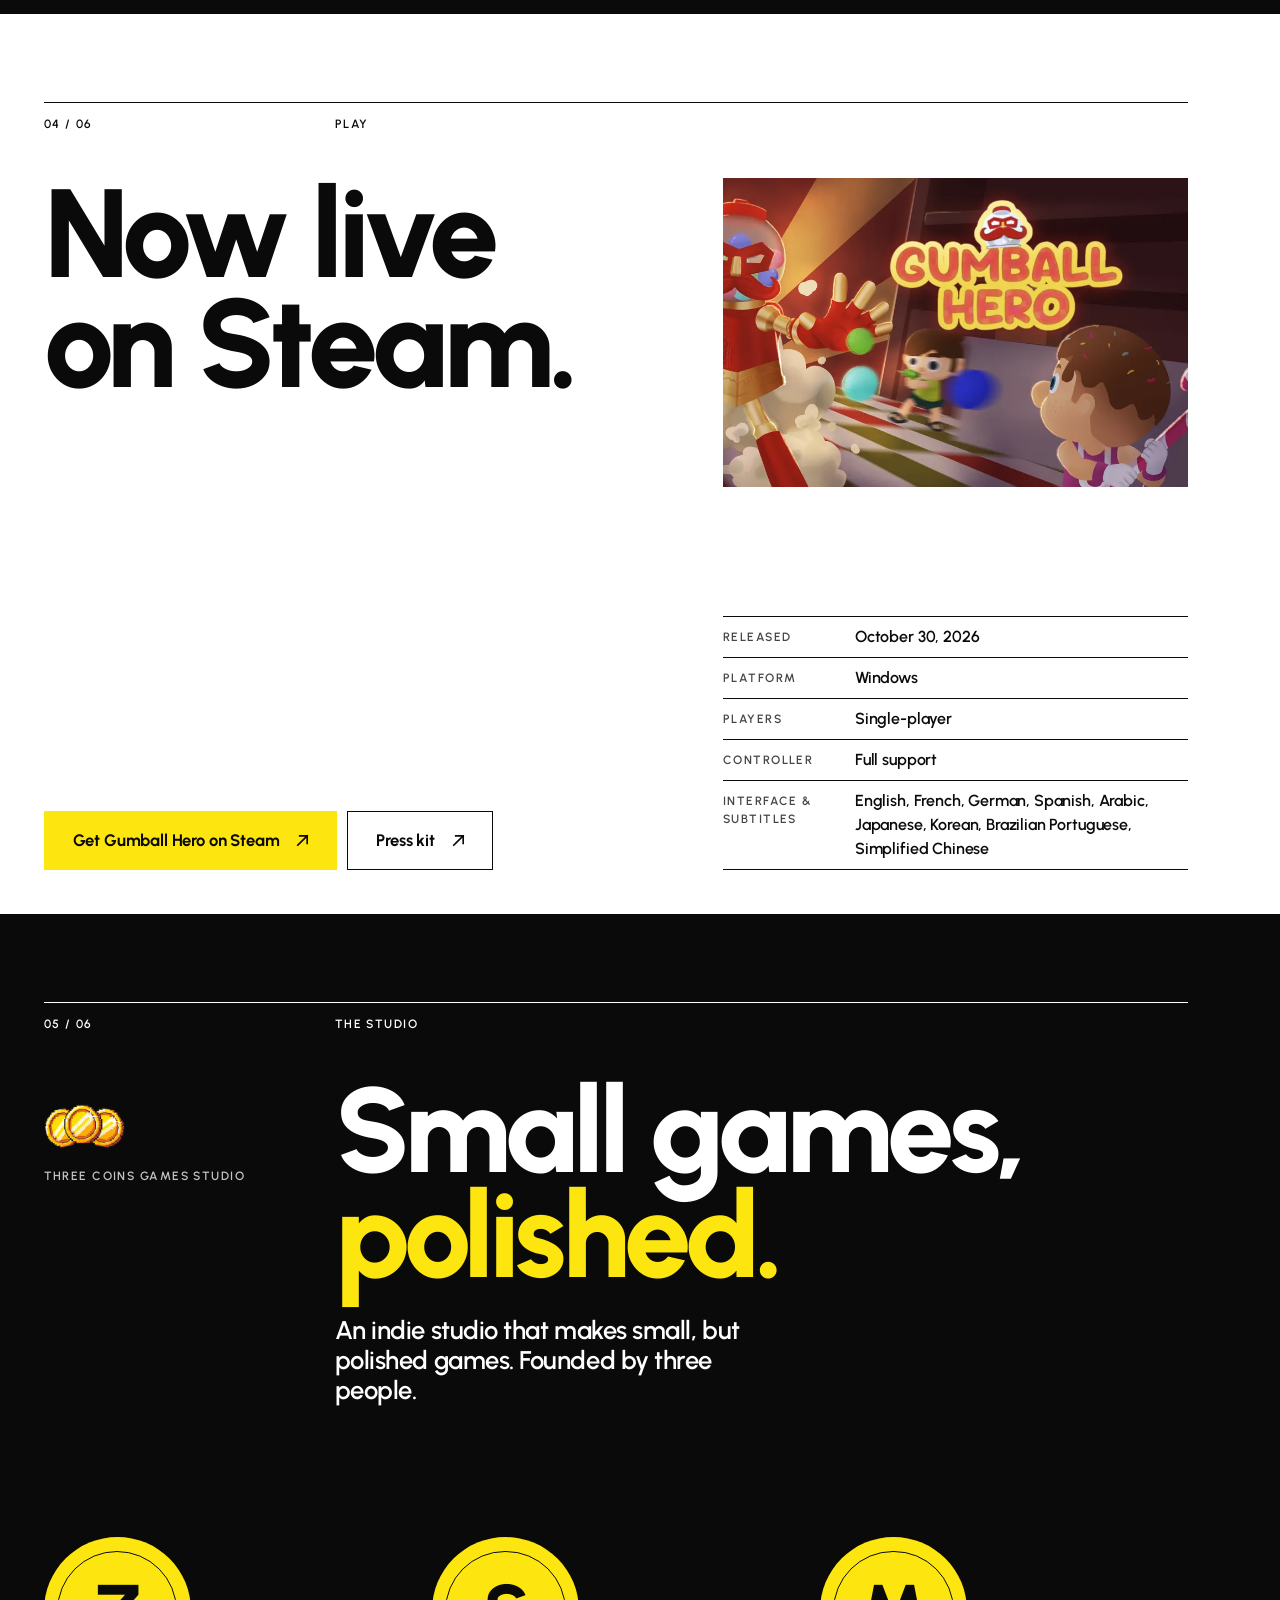
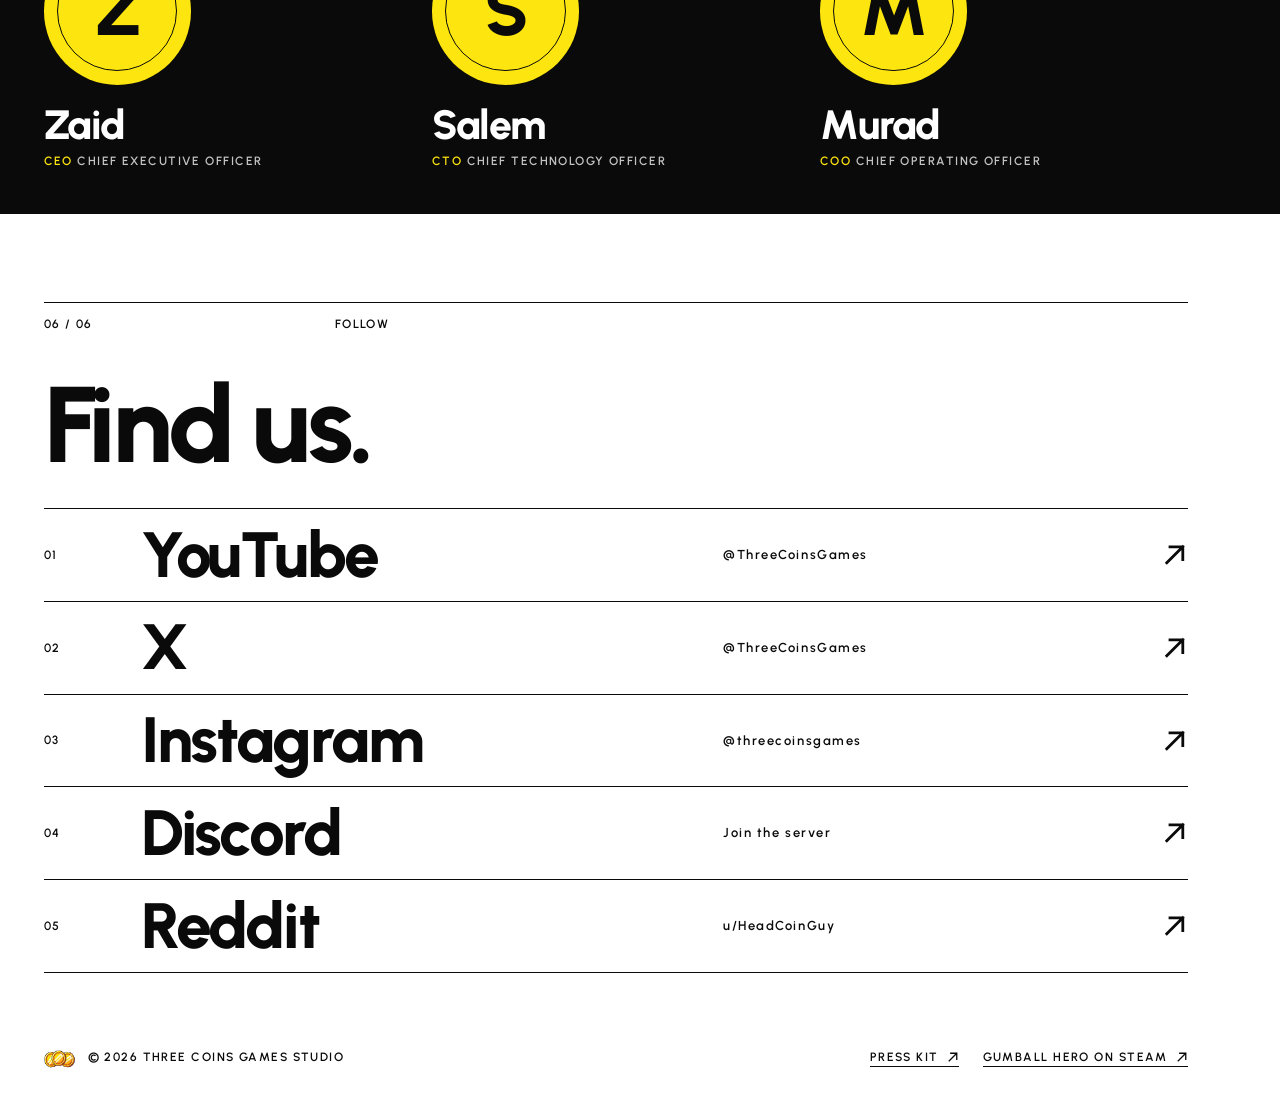
==== commit 38da7eab: "Correct languages label to interface and subtitles Co-Authored-By: Claude Opus 5.5 <noreply@anthropi" ====
--- a/index.html
+++ b/index.html
@@ -187,7 +187,7 @@
         <div class="reveal" style="--i:2"><dt class="mono muted">Platform</dt><dd>Windows</dd></div>
         <div class="reveal" style="--i:3"><dt class="mono muted">Players</dt><dd>Single-player</dd></div>
         <div class="reveal" style="--i:4"><dt class="mono muted">Controller</dt><dd>Full support</dd></div>
-        <div class="reveal" style="--i:5"><dt class="mono muted">Full audio</dt><dd>English, French, German, Spanish, Arabic, Japanese, Korean, Brazilian Portuguese, Simplified Chinese</dd></div>
+        <div class="reveal" style="--i:5"><dt class="mono muted">Interface &amp; subtitles</dt><dd>English, French, German, Spanish, Arabic, Japanese, Korean, Brazilian Portuguese, Simplified Chinese</dd></div>
       </dl>
     </div>
   </section>
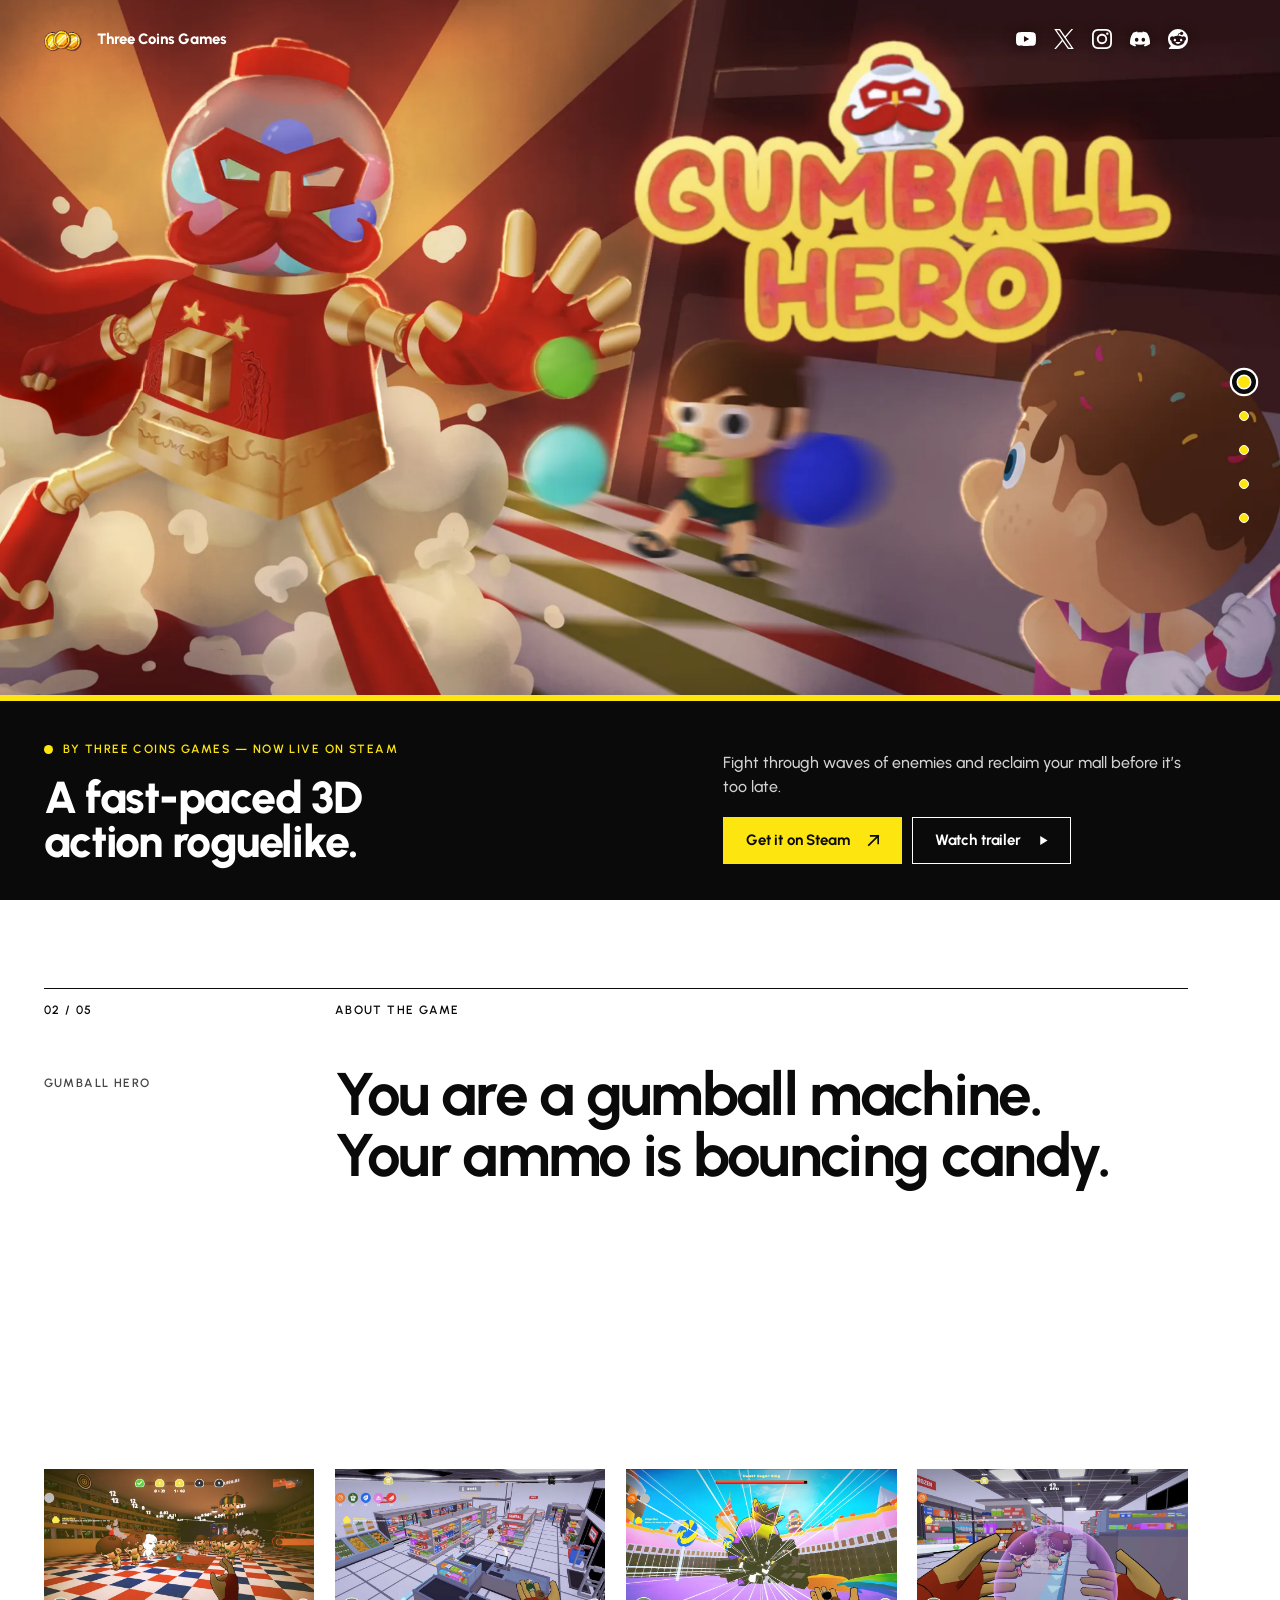
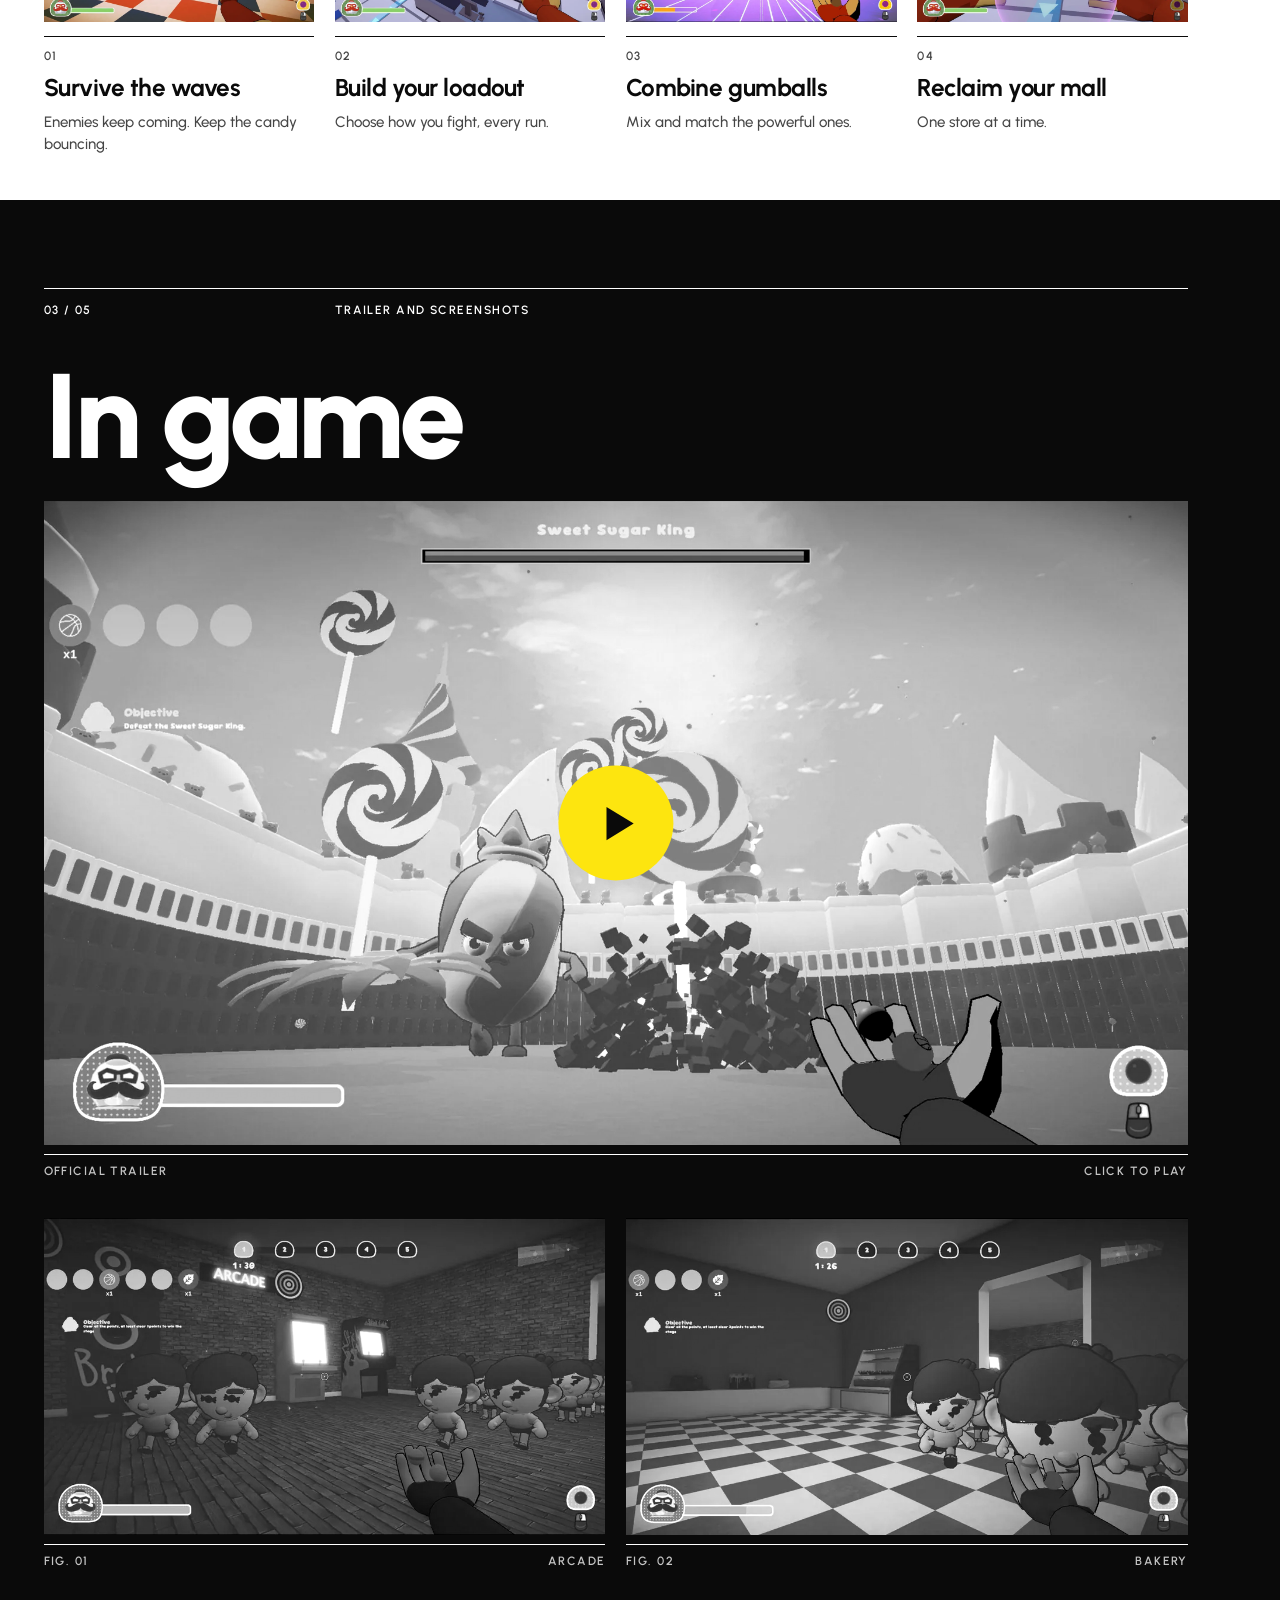
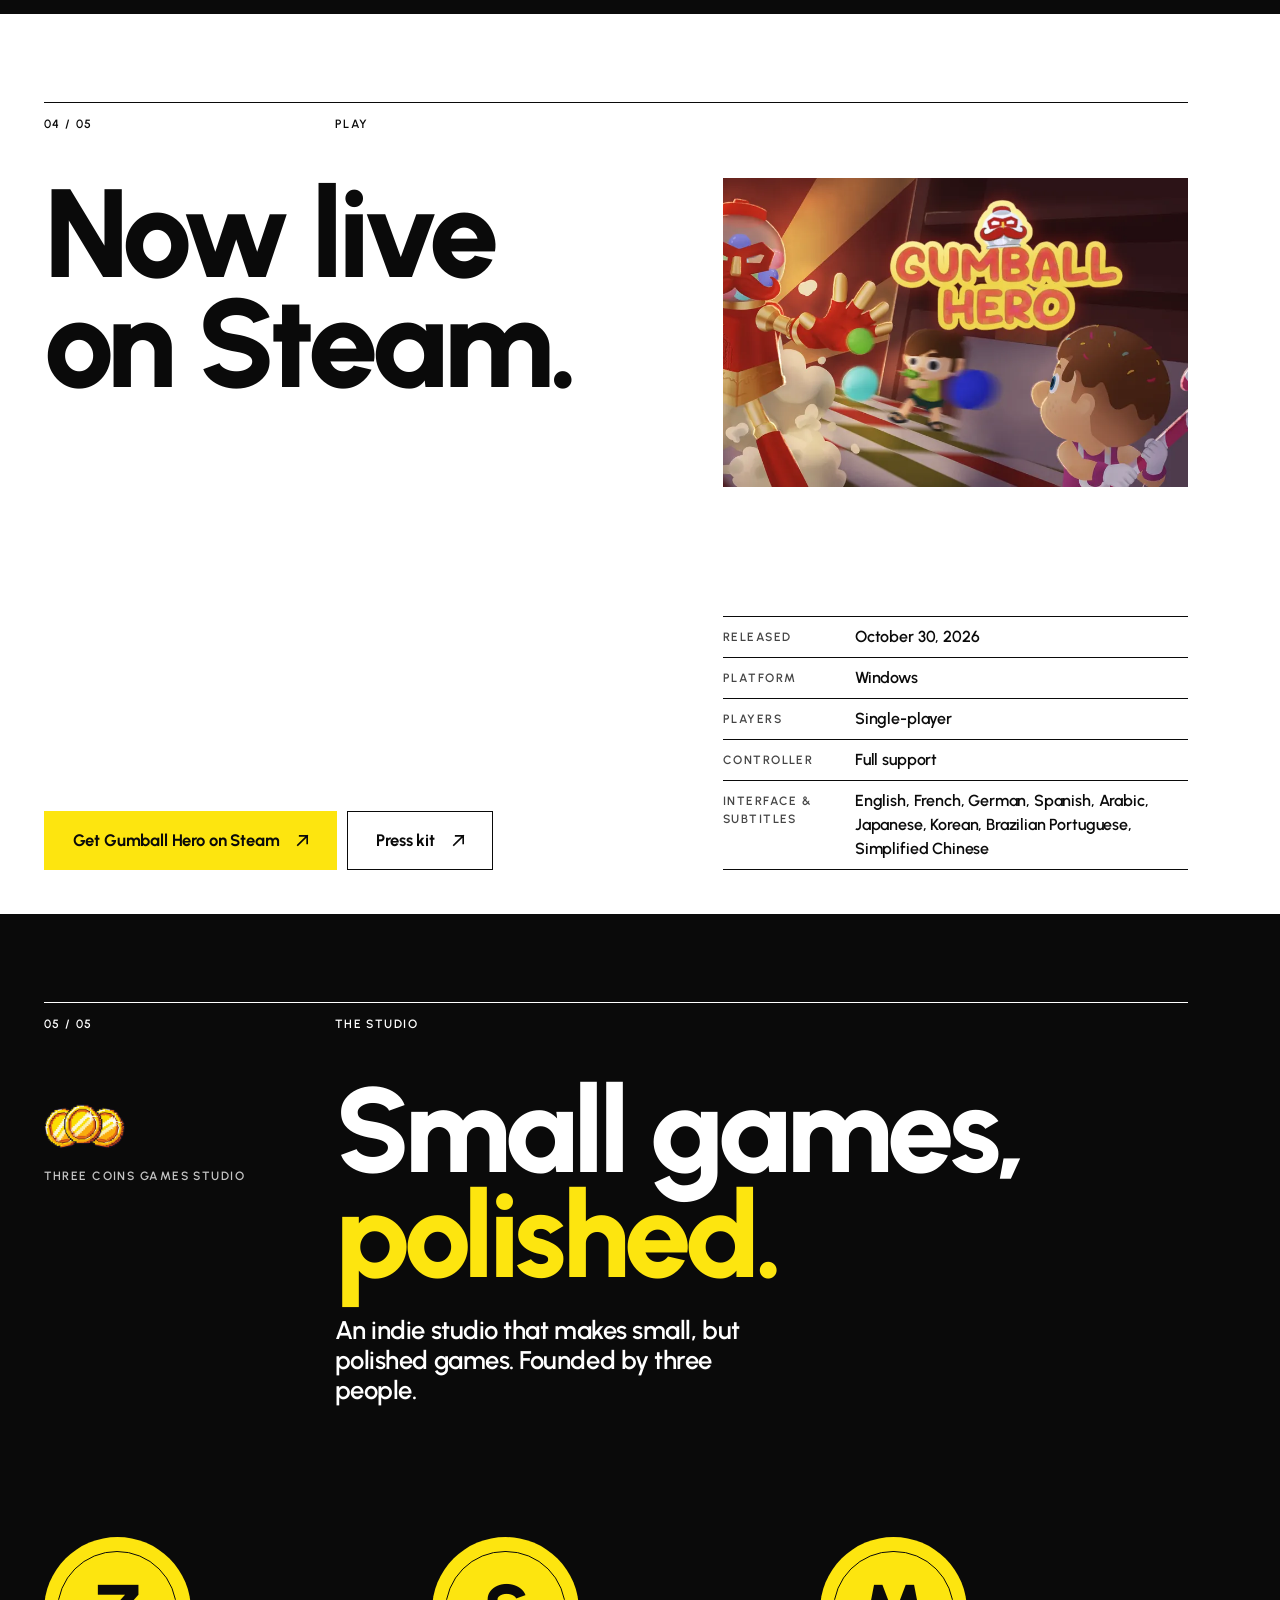
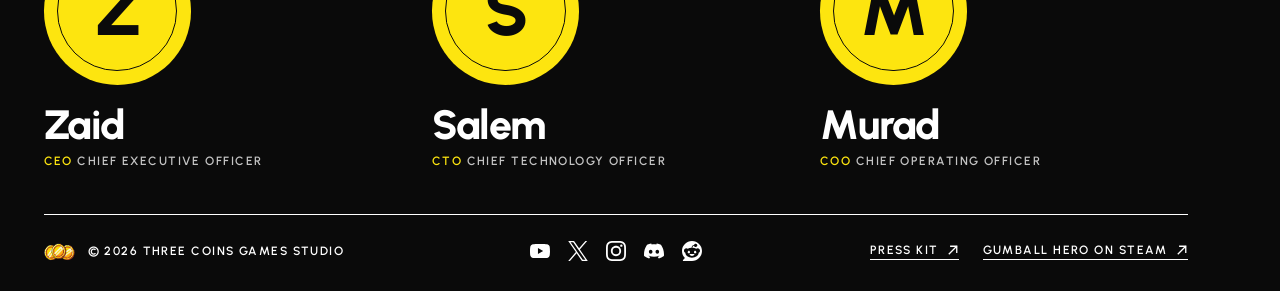
==== commit 37271403: "Replace the Follow section with an icon footer Drop the large "Find us" link list and end the page w" ====
--- a/index.html
+++ b/index.html
@@ -82,7 +82,6 @@
     <li><a href="#screenshots" data-label="03 Screenshots"><span class="sr">Screenshots</span></a></li>
     <li><a href="#play" data-label="04 Play"><span class="sr">Play on Steam</span></a></li>
     <li><a href="#studio" data-label="05 Studio"><span class="sr">The studio</span></a></li>
-    <li><a href="#follow" data-label="06 Follow"><span class="sr">Follow us</span></a></li>
   </ol>
 </nav>
 
@@ -118,7 +117,7 @@
 
   <!-- 02 — About the game -->
   <section class="sec light" id="about" data-section data-theme="light">
-    <div class="rail mono"><span>02 / 06</span><span>About the game</span></div>
+    <div class="rail mono"><span>02 / 05</span><span>About the game</span></div>
 
     <div class="g about-head">
       <p class="mono muted about-label reveal">Gumball Hero</p>
@@ -147,7 +146,7 @@
 
   <!-- 03 — Trailer + screenshots -->
   <section class="sec dark" id="screenshots" data-section data-theme="dark">
-    <div class="rail mono"><span>03 / 06</span><span>Trailer and screenshots</span></div>
+    <div class="rail mono"><span>03 / 05</span><span>Trailer and screenshots</span></div>
 
     <h2 class="display shots-title reveal">In game</h2>
 
@@ -167,7 +166,7 @@
 
   <!-- 04 — Play -->
   <section class="sec light" id="play" data-section data-theme="light">
-    <div class="rail mono"><span>04 / 06</span><span>Play</span></div>
+    <div class="rail mono"><span>04 / 05</span><span>Play</span></div>
 
     <div class="g play-top">
       <h2 class="display play-title reveal">Now <span class="mark">live</span> on Steam.</h2>
@@ -194,7 +193,7 @@
 
   <!-- 05 — Studio -->
   <section class="sec dark" id="studio" data-section data-theme="dark">
-    <div class="rail mono"><span>05 / 06</span><span>The studio</span></div>
+    <div class="rail mono"><span>05 / 05</span><span>The studio</span></div>
 
     <div class="g studio-head">
       <div class="studio-label reveal">
@@ -214,30 +213,26 @@
     </ul>
   </section>
 
-  <!-- 06 — Follow -->
-  <section class="sec light" id="follow" data-section data-theme="light">
-    <div class="rail mono"><span>06 / 06</span><span>Follow</span></div>
-
-    <h2 class="display follow-title reveal">Find us.</h2>
-
-    <ul class="links">
-      <li class="reveal" style="--i:0"><a href="https://www.youtube.com/@ThreeCoinsGames" target="_blank" rel="noopener"><span class="i mono">01</span><span class="name">YouTube</span><span class="handle mono">@ThreeCoinsGames</span><svg class="go arr" aria-hidden="true"><use href="#arrow"/></svg></a></li>
-      <li class="reveal" style="--i:1"><a href="https://x.com/ThreeCoinsGames" target="_blank" rel="noopener"><span class="i mono">02</span><span class="name">X</span><span class="handle mono">@ThreeCoinsGames</span><svg class="go arr" aria-hidden="true"><use href="#arrow"/></svg></a></li>
-      <li class="reveal" style="--i:2"><a href="https://www.instagram.com/threecoinsgames" target="_blank" rel="noopener"><span class="i mono">03</span><span class="name">Instagram</span><span class="handle mono">@threecoinsgames</span><svg class="go arr" aria-hidden="true"><use href="#arrow"/></svg></a></li>
-      <li class="reveal" style="--i:3"><a href="https://discord.com/invite/pqGjjZPg3r" target="_blank" rel="noopener"><span class="i mono">04</span><span class="name">Discord</span><span class="handle mono">Join the server</span><svg class="go arr" aria-hidden="true"><use href="#arrow"/></svg></a></li>
-      <li class="reveal" style="--i:4"><a href="https://www.reddit.com/user/HeadCoinGuy/" target="_blank" rel="noopener"><span class="i mono">05</span><span class="name">Reddit</span><span class="handle mono">u/HeadCoinGuy</span><svg class="go arr" aria-hidden="true"><use href="#arrow"/></svg></a></li>
-    </ul>
-
-    <footer class="foot mono">
-      <span class="foot-id"><img src="Assets/web/three-coins-logo.png" width="240" height="173" loading="lazy" alt="">© 2026 Three Coins Games Studio</span>
-      <span class="foot-links">
-        <a href="https://drive.google.com/drive/folders/1xAV0SXfHlerOFCiBLTV20foD6JxZf7OY" target="_blank" rel="noopener">Press kit <svg class="arr" aria-hidden="true"><use href="#arrow"/></svg></a>
-        <a href="https://store.steampowered.com/app/3403690/Gumball_Hero/" target="_blank" rel="noopener">Gumball Hero on Steam <svg class="arr" aria-hidden="true"><use href="#arrow"/></svg></a>
-      </span>
-    </footer>
-  </section>
-
 </main>
+
+<footer class="foot dark mono" id="follow">
+  <div class="foot-in">
+    <span class="foot-id"><img src="Assets/web/three-coins-logo.png" width="240" height="173" loading="lazy" alt="">© 2026 Three Coins Games Studio</span>
+    <nav class="foot-socials" aria-label="Follow Three Coins Games">
+      <ul>
+        <li><a href="https://www.youtube.com/@ThreeCoinsGames" target="_blank" rel="noopener" aria-label="YouTube" title="YouTube"><svg aria-hidden="true"><use href="#i-youtube"/></svg></a></li>
+        <li><a href="https://x.com/ThreeCoinsGames" target="_blank" rel="noopener" aria-label="X" title="X"><svg aria-hidden="true"><use href="#i-x"/></svg></a></li>
+        <li><a href="https://www.instagram.com/threecoinsgames" target="_blank" rel="noopener" aria-label="Instagram" title="Instagram"><svg aria-hidden="true"><use href="#i-instagram"/></svg></a></li>
+        <li><a href="https://discord.com/invite/pqGjjZPg3r" target="_blank" rel="noopener" aria-label="Discord" title="Discord"><svg aria-hidden="true"><use href="#i-discord"/></svg></a></li>
+        <li><a href="https://www.reddit.com/user/HeadCoinGuy/" target="_blank" rel="noopener" aria-label="Reddit" title="Reddit"><svg aria-hidden="true"><use href="#i-reddit"/></svg></a></li>
+      </ul>
+    </nav>
+    <span class="foot-links">
+      <a href="https://drive.google.com/drive/folders/1xAV0SXfHlerOFCiBLTV20foD6JxZf7OY" target="_blank" rel="noopener">Press kit <svg class="arr" aria-hidden="true"><use href="#arrow"/></svg></a>
+      <a href="https://store.steampowered.com/app/3403690/Gumball_Hero/" target="_blank" rel="noopener">Gumball Hero on Steam <svg class="arr" aria-hidden="true"><use href="#arrow"/></svg></a>
+    </span>
+  </div>
+</footer>
 
 <dialog class="lb" id="lightbox" aria-label="Screenshot viewer">
   <div class="lb-inner">
--- a/css/style.css
+++ b/css/style.css
@@ -149,18 +149,18 @@
   color: var(--w);
   transition: opacity .35s;
 }
-.socials ul { display: flex; gap: 2px; }
-.socials a {
+/* Icon row, shared by the hero socials and the footer */
+.socials ul, .foot-socials ul { display: flex; gap: 2px; }
+.socials a, .foot-socials a {
   display: grid; place-items: center;
   width: 36px; height: 36px;
   transition: color .25s, transform .4s var(--ease);
 }
-.socials svg {
-  width: 20px; height: 20px; fill: currentColor;
-  filter: drop-shadow(0 1px 6px rgba(0, 0, 0, .5));
-}
-.socials a:hover, .socials a:focus-visible { color: var(--y); transform: translateY(-2px); }
-.socials a:focus-visible { outline-offset: -4px; }
+.socials svg, .foot-socials svg { width: 20px; height: 20px; fill: currentColor; }
+.socials svg { filter: drop-shadow(0 1px 6px rgba(0, 0, 0, .5)); }
+.socials a:hover, .socials a:focus-visible,
+.foot-socials a:hover, .foot-socials a:focus-visible { color: var(--y); transform: translateY(-2px); }
+.socials a:focus-visible, .foot-socials a:focus-visible { outline-offset: -4px; }
 
 .dots {
   position: fixed; z-index: 60;
@@ -224,7 +224,7 @@
 .dark  .btn { --sweep: var(--w); }
 .arr { width: 15px; height: 15px; flex: none; transition: transform .35s var(--ease); }
 .play { width: 13px; height: 13px; flex: none; fill: currentColor; }
-.btn:hover .arr, .links a:hover .arr, .foot a:hover .arr { transform: translate(3px, -3px); }
+.btn:hover .arr, .foot a:hover .arr { transform: translate(3px, -3px); }
 
 .btn-ghost {
   --sweep: var(--y);
@@ -408,41 +408,22 @@
   font-size: clamp(30px, 3.2vw, 54px); line-height: 1; letter-spacing: -.028em;
 }
 
-/* ---------- 06 Follow ---------- */
-
-.follow-title { font-size: clamp(56px, 8.4vw, 150px); }
-.links {
-  margin-top: clamp(22px, 4vh, 44px);
-  border-bottom: 1.5px solid var(--fg);
-}
-.links li { border-top: 1.5px solid var(--fg); }
-.links a {
-  display: grid; grid-template-columns: repeat(12, minmax(0, 1fr));
-  column-gap: var(--gap); align-items: center;
-  padding: clamp(8px, 1.4vh, 16px) 0;
-  transition: background-color .25s, padding .45s var(--ease);
-}
-.links .i      { grid-column: 1 / 2; }
-.links .name {
-  grid-column: 2 / 8;
-  font-weight: 800;
-  font-size: clamp(34px, 5vw, 84px); line-height: 1.04; letter-spacing: -.032em;
-}
-.links .handle { grid-column: 8 / 12; text-transform: none; font-size: 13px; }
-.links .go     { grid-column: 12 / 13; justify-self: end; width: clamp(18px, 2vw, 30px); height: clamp(18px, 2vw, 30px); }
-.links a:hover, .links a:focus-visible {
-  background: var(--y); color: #0a0a0a; padding-inline: 14px;
-  outline-offset: -2px;
-}
+/* ---------- Footer ---------- */
 
 .foot {
-  display: flex; flex-wrap: wrap; justify-content: space-between; align-items: center; gap: 12px 24px;
-  margin-top: auto; padding-top: 28px;
+  padding: 0 calc(var(--m) + var(--navw)) 22px var(--m);
+  background: var(--bg); color: var(--fg);
+  scroll-snap-align: end; /* so the page can rest on the footer instead of snapping back to the studio */
+}
+.foot-in {
+  display: grid; grid-template-columns: 1fr auto 1fr; align-items: center; gap: 14px 24px;
+  border-top: 1.5px solid var(--fg);
+  padding-top: 18px;
 }
 .foot-id { display: inline-flex; align-items: center; gap: 10px; }
 .foot-id img { width: 34px; height: auto; }
-.foot-links { display: flex; flex-wrap: wrap; gap: 8px 24px; }
-.foot a { display: inline-flex; align-items: center; gap: 8px; border-bottom: 1.5px solid currentColor; }
+.foot-links { display: flex; flex-wrap: wrap; justify-content: flex-end; gap: 8px 24px; }
+.foot-links a { display: inline-flex; align-items: center; gap: 8px; border-bottom: 1.5px solid currentColor; }
 .foot .arr { width: 12px; height: 12px; }
 
 /* ---------- Scroll focus: fade in / out ---------- */
@@ -540,10 +521,9 @@
   .team .coin { margin-bottom: 0; width: 96px; font-size: 44px; grid-row: span 2; }
   .team h3, .team p { flex: 1 1 calc(100% - 120px); }
 
-  .links .i { grid-column: 1 / 3; }
-  .links .name { grid-column: 3 / 12; }
-  .links .handle { grid-column: 3 / 12; grid-row: 2; }
-  .links .go { grid-column: 12 / 13; grid-row: 1 / span 2; margin-right: 8px; } /* clear of the active dot */
+  .foot-in { grid-template-columns: 1fr; justify-items: start; }
+  .foot-socials { margin-left: -8px; } /* icon glyphs line up with the text edge */
+  .foot-links { justify-content: flex-start; }
 }
 
 @media (max-width: 520px) {
